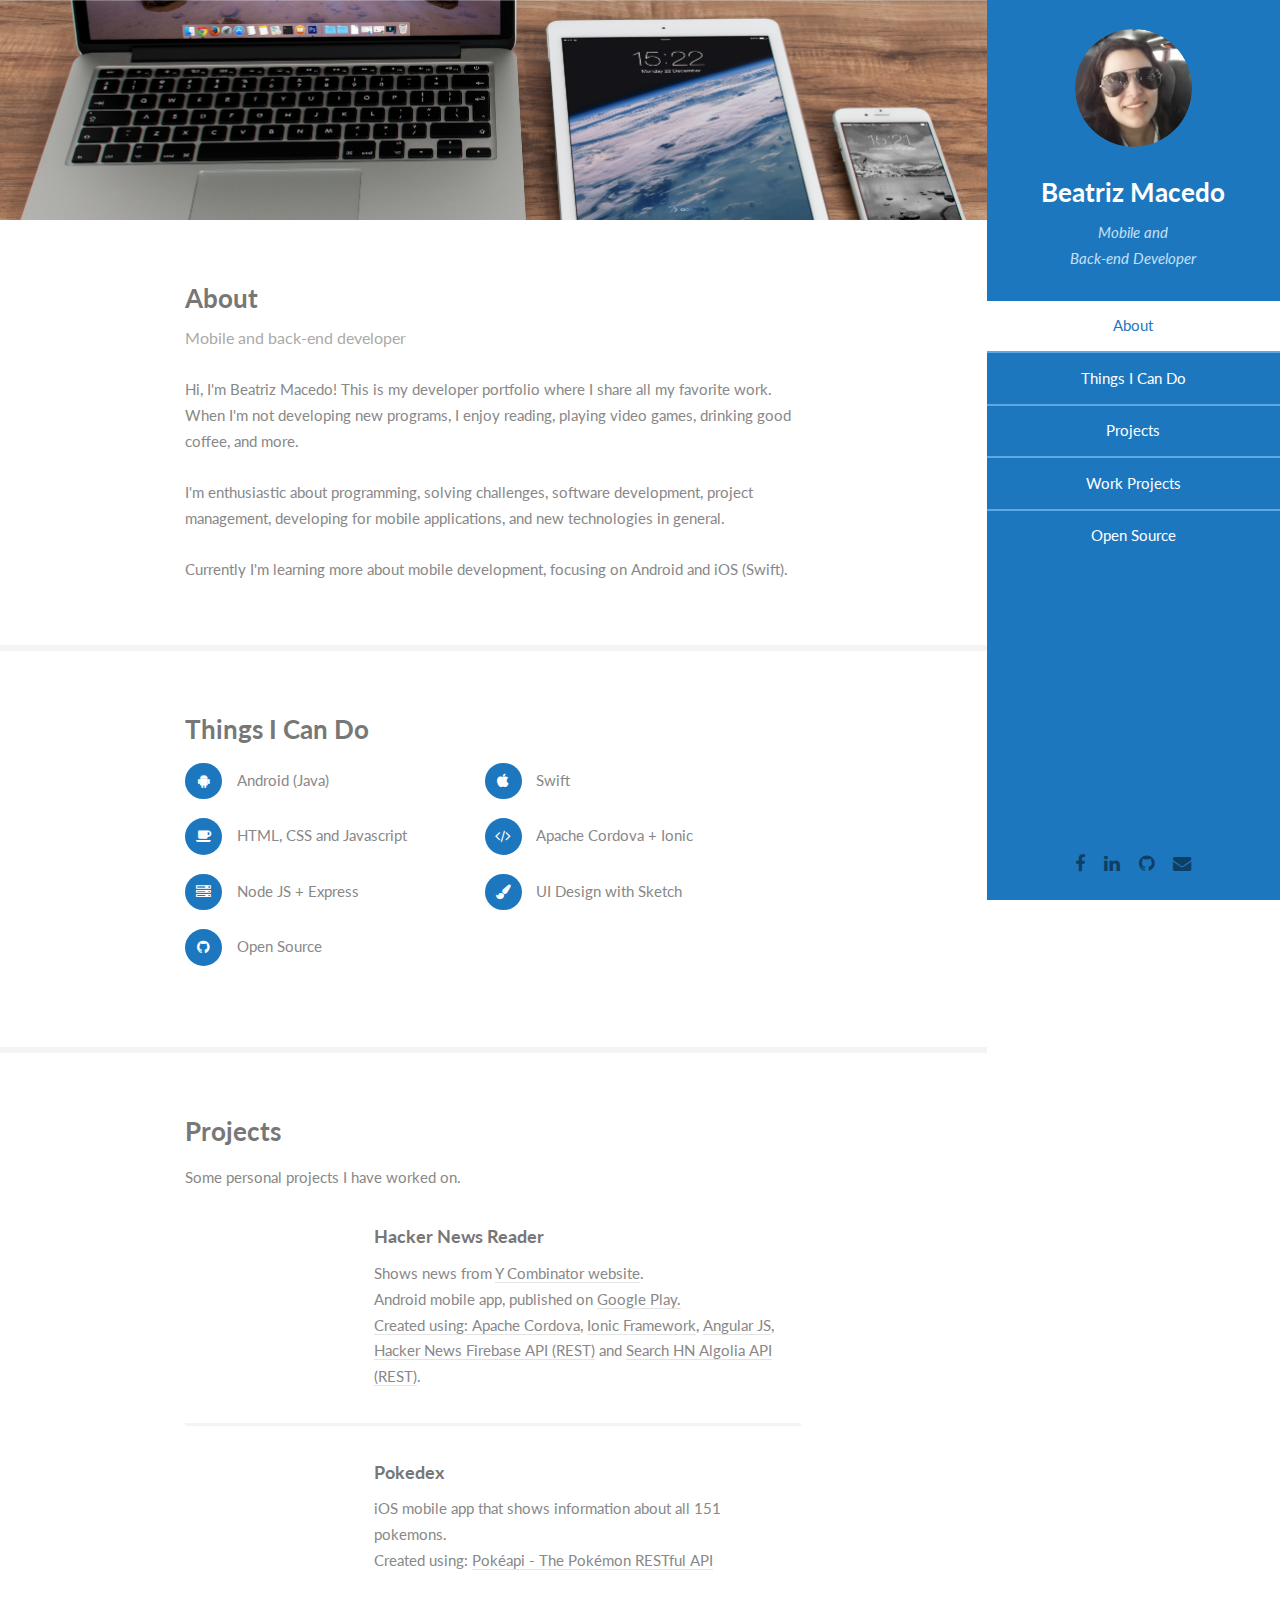
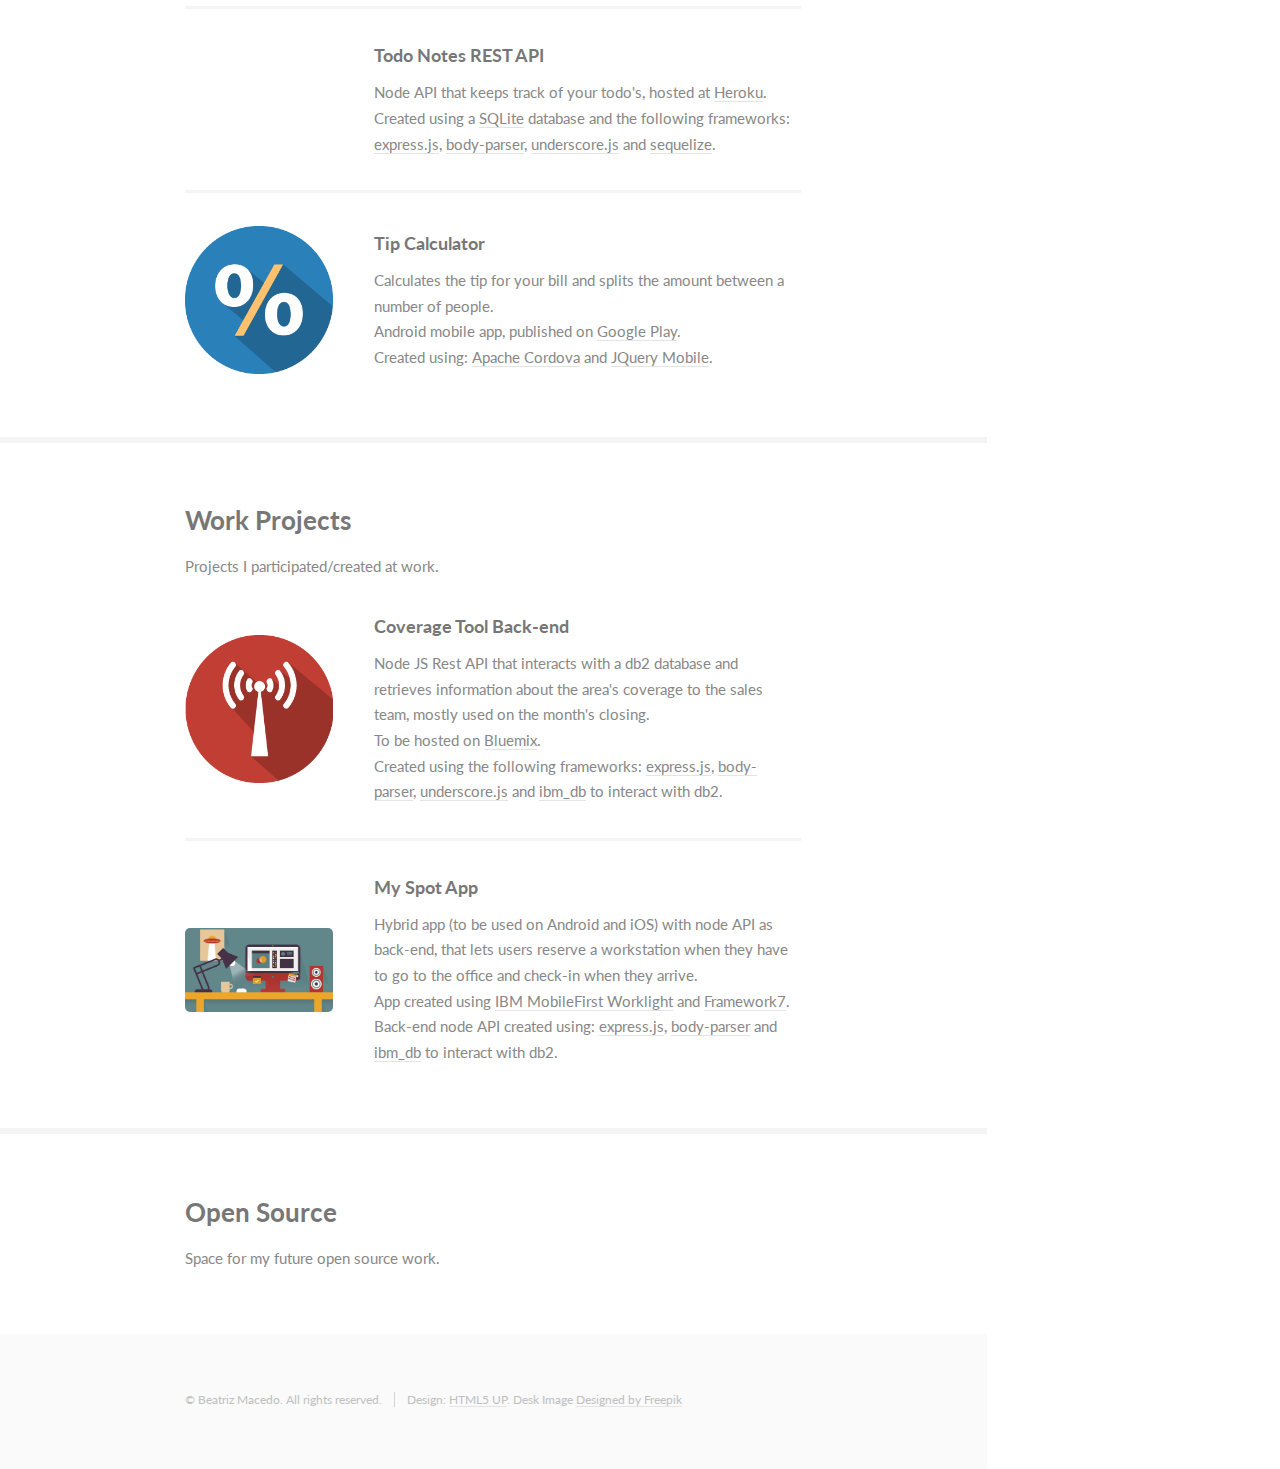
==== index.html @ f10a6c9a "Added work project section and increased width of project inner section" ====
<!DOCTYPE HTML>
<!--
	Read Only by HTML5 UP
	html5up.net | @n33co
	Free for personal and commercial use under the CCA 3.0 license (html5up.net/license)
-->
<html>
	<head>
		<title>Beatriz Macedo</title>
		<meta charset="utf-8" />
		<meta name="viewport" content="width=device-width, initial-scale=1" />
		<!--[if lte IE 8]><script src="assets/js/ie/html5shiv.js"></script><![endif]-->
		<link rel="stylesheet" href="assets/css/main.css" />
		<!--[if lte IE 8]><link rel="stylesheet" href="assets/css/ie8.css" /><![endif]-->
		<link rel="shortcut icon" href="favicon.ico"/>
	</head>
	<body>

		<!-- Header -->
			<section id="header">
				<header>
					<span class="image avatar"><img src="images/biamacedo.jpg" alt="" /></span>
					<h1 id="logo"><a href="#">Beatriz Macedo</a></h1>
					<p>Mobile and <br/>Back-end Developer</p>
				</header>
				<nav id="nav">
					<ul>
						<li><a href="#one" class="active">About</a></li>
						<li><a href="#two">Things I Can Do</a></li>
						<li><a href="#three">Projects</a></li>
						<li><a href="#four">Work Projects</a></li>
						<li><a href="#five">Open Source</a></li>
					</ul>
				</nav>
				<footer>
					<ul class="icons">
						<!--<li><a href="#" class="icon fa-twitter"><span class="label">Twitter</span></a></li>-->
						<li><a href="https://www.facebook.com/beatriz.macedo13" class="icon fa-facebook"><span class="label">Facebook</span></a></li>
						<li><a href="https://br.linkedin.com/in/biamacedo" class="icon fa-linkedin"><span class="label">Linked In</span></a></li>
						<li><a href="https://github.com/bianet13/" class="icon fa-github"><span class="label">Github</span></a></li>
						<li><a target="_top" href="mailto:bia.macedo13@gmail.com" class="icon fa-envelope"><span class="label">Email</span></a></li>
					</ul>
				</footer>
			</section>

		<!-- Wrapper -->
			<div id="wrapper">

				<!-- Main -->
					<div id="main">

						<!-- One -->
							<section id="one">
								<div class="container">
									<header class="major">
										<h3>About</h3>
										<p>Mobile and back-end developer</p>
									</header>
									<p>Hi, I'm Beatriz Macedo! This is my developer portfolio where I share all my favorite work. When I'm not developing new programs,
										I enjoy reading, playing video games, drinking good coffee, and more.<br />
										<br />I'm enthusiastic about programming, solving challenges, software development, project management, developing for mobile applications, and new technologies in general.<br />
										<br />Currently I'm learning more about mobile development, focusing on Android and iOS (Swift).</p>
								</div>
							</section>

						<!-- Two -->
							<section id="two">
								<div class="container">
									<h3>Things I Can Do</h3>
									<!--<p>Integer eu ante ornare amet commetus vestibulum blandit integer in curae ac faucibus integer non. Adipiscing cubilia elementum integer lorem ipsum dolor sit amet.</p>-->
									<ul class="feature-icons">
										<li class="fa-android">Android (Java)</li>
										<li class="fa-apple">Swift</li>
										<li class="fa-coffee">HTML, CSS and Javascript</li>
										<li class="fa-code">Apache Cordova + Ionic</li>
										<li class="fa-server">Node JS + Express</li>
										<li class="fa-paint-brush">UI Design with Sketch</li>
										<li class="fa-github">Open Source</li>
									</ul>
								</div>
							</section>

						<!-- Three -->
							<section id="three">
								<div class="container">
									<h3>Projects</h3>
									<p>Some personal projects I have worked on.</p>
									<div class="features">
										<article>
											<a href="https://play.google.com/store/apps/details?id=com.bmdev.ionic.hackernews" class="image"><img src="images/hacker-news-flat.jpg" alt="" /></a>
											<div class="inner">
												<a href="https://play.google.com/store/apps/details?id=com.bmdev.ionic.hackernews"><h4>Hacker News Reader</h4></a>
												<p>Shows news from <a href="https://news.ycombinator.com/news">Y Combinator website</a>.<br/>
													Android mobile app, published on <a href="https://play.google.com/store/apps/details?id=com.bmdev.ionic.hackernews">Google Play<a/>.<br/>
													 Created using:
													 <a href="https://cordova.apache.org/">Apache Cordova</a>,
													 <a href="http://ionicframework.com/">Ionic Framework</a>,
													 <a href="https://angularjs.org/">Angular JS</a>,
													 <a href="https://github.com/HackerNews/API/">Hacker News Firebase API (REST)</a> and
													 <a href="https://hn.algolia.com/">Search HN Algolia API (REST)</a>.</p>
											</div>
										</article>
										<article>
											<a href="https://github.com/bianet13/pokedex-ios" class="image"><img src="images/pokeball-flat.png" alt="" /></a>
											<div class="inner">
												<a href="https://github.com/bianet13/pokedex-ios"><h4>Pokedex</h4></a>
												<p>iOS mobile app that shows information about all 151 pokemons.<br/>Created using: <a href="http://pokeapi.co/">Pokéapi - The Pokémon RESTful API</a></p>
											</div>
										</article>
										<article>
											<a href="https://github.com/bianet13/todo-api/" class="image"><img src="images/todo-notes.png" alt="" /></a>
											<div class="inner">
												<a href="https://github.com/bianet13/todo-api/"><h4>Todo Notes REST API</h4></a>
												<p>Node API that keeps track of your todo's, hosted at <a href="https://macedo-todo-api.herokuapp.com/">Heroku</a>. <br/>
													Created using a <a href="https://www.sqlite.org/">SQLite</a> database and the following frameworks:
													<a href="http://expressjs.com/">express.js</a>,
													<a href="https://github.com/expressjs/body-parser">body-parser</a>,
													<a href="http://underscorejs.org/">underscore.js</a> and
													<a href="http://docs.sequelizejs.com/en/latest/">sequelize</a>.</p>
											</div>
										</article>
										<article>
											<a href="https://play.google.com/store/apps/details?id=org.cordova.TipCalc" class="image"><img src="images/percentage-icon.png" alt="" /></a>
											<div class="inner">
												<a href="https://play.google.com/store/apps/details?id=org.cordova.TipCalc"><h4>Tip Calculator</h4></a>
												<p>Calculates the tip for your bill and splits the amount between a number of people.<br/>
													 Android mobile app, published on <a href="https://play.google.com/store/apps/details?id=org.cordova.TipCalc">Google Play</a>.<br/>
													 Created using:
													 <a href="https://cordova.apache.org/">Apache Cordova</a> and
													 <a href="https://jquerymobile.com/">JQuery Mobile</a>.</p>
											</div>
										</article>
									</div>
								</div>
							</section>

							<!-- Four -->
								<section id="four">
									<div class="container">
										<h3>Work Projects</h3>
										<p>Projects I participated/created at work.</p>
										<div class="features">
											<article>
												<a href="#" class="image"><img src="images/coverage.png" alt="" /></a>
												<div class="inner">
												<h4>Coverage Tool Back-end</h4>
													<p>Node JS Rest API that interacts with a db2 database and retrieves information about the area's coverage to the sales team, mostly used on the month's closing.<br/>
														 To be hosted on <a href="https://console.ng.bluemix.net/">Bluemix</a>.<br/>
														 Created using the following frameworks:
															<a href="http://expressjs.com/">express.js</a>,
															<a href="https://github.com/expressjs/body-parser">body-parser</a>,
															<a href="http://underscorejs.org/">underscore.js</a> and
															<a href="https://www.npmjs.com/package/ibm_db">ibm_db</a> to interact with db2.</p>
												</div>
											</article>
											<article>
												<a href="#" class="image"><img src="images/desk.jpg" alt="" /></a>
												<div class="inner">
												<h4>My Spot App</h4>
													<p>Hybrid app (to be used on Android and iOS) with node API as back-end, that lets users reserve a workstation when they have to go to the office and check-in when they arrive.<br/>
														 App created using <a href="http://www.ibm.com/mobilefirst/us/en/">IBM MobileFirst Worklight</a> and
														 <a href="http://www.idangero.us/framework7/">Framework7</a>.<br/>
														 Back-end node API created using:
														 <a href="http://expressjs.com/">express.js</a>,
														 <a href="https://github.com/expressjs/body-parser">body-parser</a> and
														 <a href="https://www.npmjs.com/package/ibm_db">ibm_db</a> to interact with db2.</p>
												</div>
											</article>
										</div>
									</div>
								</section>

							<!-- Four -->
							<section id="five">
								<div class="container">
									<h3>Open Source</h3>
									<p>Space for my future open source work.</p>
									<div class="features">
									</div>
								</div>
							</section>

						<!-- Four -->
						<!--	<section id="four">
								<div class="container">
									<h3>Contact Me</h3>
									<p>Integer eu ante ornare amet commetus vestibulum blandit integer in curae ac faucibus integer non. Adipiscing cubilia elementum integer. Integer eu ante ornare amet commetus.</p>
									<form method="post" action="#">
										<div class="row uniform">
											<div class="6u 12u(xsmall)"><input type="text" name="name" id="name" placeholder="Name" /></div>
											<div class="6u 12u(xsmall)"><input type="email" name="email" id="email" placeholder="Email" /></div>
										</div>
										<div class="row uniform">
											<div class="12u"><input type="text" name="subject" id="subject" placeholder="Subject" /></div>
										</div>
										<div class="row uniform">
											<div class="12u"><textarea name="message" id="message" placeholder="Message" rows="6"></textarea></div>
										</div>
										<div class="row uniform">
											<div class="12u">
												<ul class="actions">
													<li><input type="submit" class="special" value="Send Message" /></li>
													<li><input type="reset" value="Reset Form" /></li>
												</ul>
											</div>
										</div>
									</form>
								</div>
							</section>-->

						<!-- Five -->
						<!--
							<section id="five">
								<div class="container">
									<h3>Elements</h3>

									<section>
										<h4>Text</h4>
										<p>This is <b>bold</b> and this is <strong>strong</strong>. This is <i>italic</i> and this is <em>emphasized</em>.
										This is <sup>superscript</sup> text and this is <sub>subscript</sub> text.
										This is <u>underlined</u> and this is code: <code>for (;;) { ... }</code>. Finally, <a href="#">this is a link</a>.</p>
										<hr />
										<header>
											<h4>Heading with a Subtitle</h4>
											<p>Lorem ipsum dolor sit amet nullam id egestas urna aliquam</p>
										</header>
										<p>Nunc lacinia ante nunc ac lobortis. Interdum adipiscing gravida odio porttitor sem non mi integer non faucibus ornare mi ut ante amet placerat aliquet. Volutpat eu sed ante lacinia sapien lorem accumsan varius montes viverra nibh in adipiscing blandit tempus accumsan.</p>
										<header>
											<h5>Heading with a Subtitle</h5>
											<p>Lorem ipsum dolor sit amet nullam id egestas urna aliquam</p>
										</header>
										<p>Nunc lacinia ante nunc ac lobortis. Interdum adipiscing gravida odio porttitor sem non mi integer non faucibus ornare mi ut ante amet placerat aliquet. Volutpat eu sed ante lacinia sapien lorem accumsan varius montes viverra nibh in adipiscing blandit tempus accumsan.</p>
										<hr />
										<h2>Heading Level 2</h2>
										<h3>Heading Level 3</h3>
										<h4>Heading Level 4</h4>
										<h5>Heading Level 5</h5>
										<h6>Heading Level 6</h6>
										<hr />
										<h5>Blockquote</h5>
										<blockquote>Fringilla nisl. Donec accumsan interdum nisi, quis tincidunt felis sagittis eget tempus euismod. Vestibulum ante ipsum primis in faucibus vestibulum. Blandit adipiscing eu felis iaculis volutpat ac adipiscing accumsan faucibus. Vestibulum ante ipsum primis in faucibus lorem ipsum dolor sit amet nullam adipiscing eu felis.</blockquote>
										<h5>Preformatted</h5>
										<pre><code>i = 0;

	while (!deck.isInOrder()) {
	    print 'Iteration ' + i;
	    deck.shuffle();
	    i++;
	}

	print 'It took ' + i + ' iterations to sort the deck.';</code></pre>
									</section>

									<section>
										<h4>Lists</h4>
										<div class="row">
											<div class="6u 12u(xsmall)">
												<h5>Unordered</h5>
												<ul>
													<li>Dolor pulvinar etiam magna etiam.</li>
													<li>Sagittis adipiscing lorem eleifend.</li>
													<li>Felis enim feugiat dolore viverra.</li>
												</ul>
												<h5>Alternate</h5>
												<ul class="alt">
													<li>Dolor pulvinar etiam magna etiam.</li>
													<li>Sagittis adipiscing lorem eleifend.</li>
													<li>Felis enim feugiat dolore viverra.</li>
												</ul>
											</div>
											<div class="6u 12u(xsmall)">
												<h5>Ordered</h5>
												<ol>
													<li>Dolor pulvinar etiam magna etiam.</li>
													<li>Etiam vel felis at lorem sed viverra.</li>
													<li>Felis enim feugiat dolore viverra.</li>
													<li>Dolor pulvinar etiam magna etiam.</li>
													<li>Etiam vel felis at lorem sed viverra.</li>
													<li>Felis enim feugiat dolore viverra.</li>
												</ol>
												<h5>Icons</h5>
												<ul class="icons">
													<li><a href="#" class="icon fa-twitter"><span class="label">Twitter</span></a></li>
													<li><a href="#" class="icon fa-facebook"><span class="label">Facebook</span></a></li>
													<li><a href="#" class="icon fa-instagram"><span class="label">Instagram</span></a></li>
													<li><a href="#" class="icon fa-github"><span class="label">Github</span></a></li>
													<li><a href="#" class="icon fa-dribbble"><span class="label">Dribbble</span></a></li>
													<li><a href="#" class="icon fa-tumblr"><span class="label">Tumblr</span></a></li>
												</ul>
											</div>
										</div>
										<h5>Actions</h5>
										<ul class="actions">
											<li><a href="#" class="button special">Default</a></li>
											<li><a href="#" class="button">Default</a></li>
											<li><a href="#" class="button alt">Default</a></li>
										</ul>
										<ul class="actions small">
											<li><a href="#" class="button special small">Small</a></li>
											<li><a href="#" class="button small">Small</a></li>
											<li><a href="#" class="button alt small">Small</a></li>
										</ul>
										<div class="row">
											<div class="3u 6u(medium) 12u$(xsmall)">
												<ul class="actions vertical">
													<li><a href="#" class="button special">Default</a></li>
													<li><a href="#" class="button">Default</a></li>
													<li><a href="#" class="button alt">Default</a></li>
												</ul>
											</div>
											<div class="3u 6u$(medium) 12u$(xsmall)">
												<ul class="actions vertical small">
													<li><a href="#" class="button special small">Small</a></li>
													<li><a href="#" class="button small">Small</a></li>
													<li><a href="#" class="button alt small">Small</a></li>
												</ul>
											</div>
											<div class="3u 6u(medium) 12u$(xsmall)">
												<ul class="actions vertical">
													<li><a href="#" class="button special fit">Default</a></li>
													<li><a href="#" class="button fit">Default</a></li>
													<li><a href="#" class="button alt fit">Default</a></li>
												</ul>
											</div>
											<div class="3u 6u$(medium) 12u$(xsmall)">
												<ul class="actions vertical small">
													<li><a href="#" class="button special small fit">Small</a></li>
													<li><a href="#" class="button small fit">Small</a></li>
													<li><a href="#" class="button alt small fit">Small</a></li>
												</ul>
											</div>
										</div>
									</section>

									<section>
										<h4>Table</h4>
										<h5>Default</h5>
										<div class="table-wrapper">
											<table>
												<thead>
													<tr>
														<th>Name</th>
														<th>Description</th>
														<th>Price</th>
													</tr>
												</thead>
												<tbody>
													<tr>
														<td>Item One</td>
														<td>Ante turpis integer aliquet porttitor.</td>
														<td>29.99</td>
													</tr>
													<tr>
														<td>Item Two</td>
														<td>Vis ac commodo adipiscing arcu aliquet.</td>
														<td>19.99</td>
													</tr>
													<tr>
														<td>Item Three</td>
														<td> Morbi faucibus arcu accumsan lorem.</td>
														<td>29.99</td>
													</tr>
													<tr>
														<td>Item Four</td>
														<td>Vitae integer tempus condimentum.</td>
														<td>19.99</td>
													</tr>
													<tr>
														<td>Item Five</td>
														<td>Ante turpis integer aliquet porttitor.</td>
														<td>29.99</td>
													</tr>
												</tbody>
												<tfoot>
													<tr>
														<td colspan="2"></td>
														<td>100.00</td>
													</tr>
												</tfoot>
											</table>
										</div>

										<h5>Alternate</h5>
										<div class="table-wrapper">
											<table class="alt">
												<thead>
													<tr>
														<th>Name</th>
														<th>Description</th>
														<th>Price</th>
													</tr>
												</thead>
												<tbody>
													<tr>
														<td>Item One</td>
														<td>Ante turpis integer aliquet porttitor.</td>
														<td>29.99</td>
													</tr>
													<tr>
														<td>Item Two</td>
														<td>Vis ac commodo adipiscing arcu aliquet.</td>
														<td>19.99</td>
													</tr>
													<tr>
														<td>Item Three</td>
														<td> Morbi faucibus arcu accumsan lorem.</td>
														<td>29.99</td>
													</tr>
													<tr>
														<td>Item Four</td>
														<td>Vitae integer tempus condimentum.</td>
														<td>19.99</td>
													</tr>
													<tr>
														<td>Item Five</td>
														<td>Ante turpis integer aliquet porttitor.</td>
														<td>29.99</td>
													</tr>
												</tbody>
												<tfoot>
													<tr>
														<td colspan="2"></td>
														<td>100.00</td>
													</tr>
												</tfoot>
											</table>
										</div>
									</section>

									<section>
										<h4>Buttons</h4>
										<ul class="actions">
											<li><a href="#" class="button special">Special</a></li>
											<li><a href="#" class="button">Default</a></li>
											<li><a href="#" class="button alt">Alternate</a></li>
										</ul>
										<ul class="actions">
											<li><a href="#" class="button special big">Big</a></li>
											<li><a href="#" class="button">Default</a></li>
											<li><a href="#" class="button alt small">Small</a></li>
										</ul>
										<ul class="actions fit">
											<li><a href="#" class="button special fit">Fit</a></li>
											<li><a href="#" class="button fit">Fit</a></li>
											<li><a href="#" class="button alt fit">Fit</a></li>
										</ul>
										<ul class="actions fit small">
											<li><a href="#" class="button special fit small">Fit + Small</a></li>
											<li><a href="#" class="button fit small">Fit + Small</a></li>
											<li><a href="#" class="button alt fit small">Fit + Small</a></li>
										</ul>
										<ul class="actions">
											<li><a href="#" class="button special icon fa-download">Icon</a></li>
											<li><a href="#" class="button icon fa-download">Icon</a></li>
											<li><a href="#" class="button alt icon fa-check">Icon</a></li>
										</ul>
										<ul class="actions">
											<li><span class="button special disabled">Special</span></li>
											<li><span class="button disabled">Default</span></li>
											<li><span class="button alt disabled">Alternate</span></li>
										</ul>
									</section>

									<section>
										<h4>Form</h4>
										<form method="post" action="#">
											<div class="row uniform">
												<div class="6u 12u(xsmall)">
													<input type="text" name="demo-name" id="demo-name" value="" placeholder="Name" />
												</div>
												<div class="6u 12u(xsmall)">
													<input type="email" name="demo-email" id="demo-email" value="" placeholder="Email" />
												</div>
											</div>
											<div class="row uniform">
												<div class="12u">
													<div class="select-wrapper">
														<select name="demo-category" id="demo-category">
															<option value="">- Category -</option>
															<option value="1">Manufacturing</option>
															<option value="1">Shipping</option>
															<option value="1">Administration</option>
															<option value="1">Human Resources</option>
														</select>
													</div>
												</div>
											</div>
											<div class="row uniform">
												<div class="4u 12u(medium)">
													<input type="radio" id="demo-priority-low" name="demo-priority" checked>
													<label for="demo-priority-low">Low Priority</label>
												</div>
												<div class="4u 12u(medium)">
													<input type="radio" id="demo-priority-normal" name="demo-priority">
													<label for="demo-priority-normal">Normal Priority</label>
												</div>
												<div class="4u 12u(medium)">
													<input type="radio" id="demo-priority-high" name="demo-priority">
													<label for="demo-priority-high">High Priority</label>
												</div>
											</div>
											<div class="row uniform">
												<div class="6u 12u(medium)">
													<input type="checkbox" id="demo-copy" name="demo-copy">
													<label for="demo-copy">Email me a copy of this message</label>
												</div>
												<div class="6u 12u(medium)">
													<input type="checkbox" id="demo-human" name="demo-human" checked>
													<label for="demo-human">I am a human and not a robot</label>
												</div>
											</div>
											<div class="row uniform">
												<div class="12u">
													<textarea name="demo-message" id="demo-message" placeholder="Enter your message" rows="6"></textarea>
												</div>
											</div>
											<div class="row uniform">
												<div class="12u">
													<ul class="actions">
														<li><input type="submit" value="Send Message" /></li>
														<li><input type="reset" value="Reset" class="alt" /></li>
													</ul>
												</div>
											</div>
										</form>
									</section>

									<section>
										<h4>Image</h4>
										<h5>Fit</h5>
										<span class="image fit"><img src="images/banner.jpg" alt="" /></span>
										<div class="box alt">
											<div class="row 50% uniform">
												<div class="4u"><span class="image fit"><img src="images/pic01.jpg" alt="" /></span></div>
												<div class="4u"><span class="image fit"><img src="images/pic02.jpg" alt="" /></span></div>
												<div class="4u"><span class="image fit"><img src="images/pic03.jpg" alt="" /></span></div>
											</div>
											<div class="row 50% uniform">
												<div class="4u"><span class="image fit"><img src="images/pic02.jpg" alt="" /></span></div>
												<div class="4u"><span class="image fit"><img src="images/pic03.jpg" alt="" /></span></div>
												<div class="4u"><span class="image fit"><img src="images/pic01.jpg" alt="" /></span></div>
											</div>
											<div class="row 50% uniform">
												<div class="4u"><span class="image fit"><img src="images/pic03.jpg" alt="" /></span></div>
												<div class="4u"><span class="image fit"><img src="images/pic01.jpg" alt="" /></span></div>
												<div class="4u"><span class="image fit"><img src="images/pic02.jpg" alt="" /></span></div>
											</div>
										</div>
										<h5>Left &amp; Right</h5>
										<p><span class="image left"><img src="images/avatar.jpg" alt="" /></span>Fringilla nisl. Donec accumsan interdum nisi, quis tincidunt felis sagittis eget. tempus euismod. Vestibulum ante ipsum primis in faucibus vestibulum. Blandit adipiscing eu felis iaculis volutpat ac adipiscing accumsan eu faucibus. Integer ac pellentesque praesent tincidunt felis sagittis eget. tempus euismod. Vestibulum ante ipsum primis in faucibus vestibulum. Blandit adipiscing eu felis iaculis volutpat ac adipiscing accumsan eu faucibus. Integer ac pellentesque praesent. Donec accumsan interdum nisi, quis tincidunt felis sagittis eget. tempus euismod. Vestibulum ante ipsum primis in faucibus vestibulum. Blandit adipiscing eu felis iaculis volutpat ac adipiscing accumsan eu faucibus. Integer ac pellentesque praesent tincidunt felis sagittis eget. tempus euismod. Vestibulum ante ipsum primis in faucibus vestibulum. Blandit adipiscing eu felis iaculis volutpat ac adipiscing accumsan eu faucibus. Integer ac pellentesque praesent.</p>
										<p><span class="image right"><img src="images/avatar.jpg" alt="" /></span>Fringilla nisl. Donec accumsan interdum nisi, quis tincidunt felis sagittis eget. tempus euismod. Vestibulum ante ipsum primis in faucibus vestibulum. Blandit adipiscing eu felis iaculis volutpat ac adipiscing accumsan eu faucibus. Integer ac pellentesque praesent tincidunt felis sagittis eget. tempus euismod. Vestibulum ante ipsum primis in faucibus vestibulum. Blandit adipiscing eu felis iaculis volutpat ac adipiscing accumsan eu faucibus. Integer ac pellentesque praesent. Donec accumsan interdum nisi, quis tincidunt felis sagittis eget. tempus euismod. Vestibulum ante ipsum primis in faucibus vestibulum. Blandit adipiscing eu felis iaculis volutpat ac adipiscing accumsan eu faucibus. Integer ac pellentesque praesent tincidunt felis sagittis eget. tempus euismod. Vestibulum ante ipsum primis in faucibus vestibulum. Blandit adipiscing eu felis iaculis volutpat ac adipiscing accumsan eu faucibus. Integer ac pellentesque praesent.</p>
									</section>

								</div>
							</section>
						-->

					</div>

				<!-- Footer -->
					<section id="footer">
						<div class="container">
							<ul class="copyright">
								<li>&copy; Beatriz Macedo. All rights reserved.</li><li>Design: <a href="http://html5up.net">HTML5 UP</a>. Desk Image <a href="http://www.freepik.com/free-vector/office-desk-flat-design_715629.htm">Designed by Freepik</a></li>
							</ul>
						</div>
					</section>

			</div>

		<!-- Scripts -->
			<script src="assets/js/jquery.min.js"></script>
			<script src="assets/js/jquery.scrollzer.min.js"></script>
			<script src="assets/js/jquery.scrolly.min.js"></script>
			<script src="assets/js/skel.min.js"></script>
			<script src="assets/js/util.js"></script>
			<!--[if lte IE 8]><script src="assets/js/ie/respond.min.js"></script><![endif]-->
			<script src="assets/js/main.js"></script>

	</body>
</html>
---- assets/css/main.css ----
@import url("font-awesome.min.css");
@import url("http://fonts.googleapis.com/css?family=Lato:400,400italic,700,700italic|Source+Code+Pro:400");

/*
	Read Only by HTML5 UP
	html5up.net | @n33co
	Free for personal and commercial use under the CCA 3.0 license (html5up.net/license)
*/

/* Reset */

	html, body, div, span, applet, object, iframe, h1, h2, h3, h4, h5, h6, p, blockquote, pre, a, abbr, acronym, address, big, cite, code, del, dfn, em, img, ins, kbd, q, s, samp, small, strike, strong, sub, sup, tt, var, b, u, i, center, dl, dt, dd, ol, ul, li, fieldset, form, label, legend, table, caption, tbody, tfoot, thead, tr, th, td, article, aside, canvas, details, embed, figure, figcaption, footer, header, hgroup, menu, nav, output, ruby, section, summary, time, mark, audio, video {
		margin: 0;
		padding: 0;
		border: 0;
		font-size: 100%;
		font: inherit;
		vertical-align: baseline;
	}

	article, aside, details, figcaption, figure, footer, header, hgroup, menu, nav, section {
		display: block;
	}

	body {
		line-height: 1;
	}

	ol, ul {
		list-style: none;
	}

	blockquote, q {
		quotes: none;
	}

	blockquote:before, blockquote:after, q:before, q:after {
		content: '';
		content: none;
	}

	table {
		border-collapse: collapse;
		border-spacing: 0;
	}

	body {
		-webkit-text-size-adjust: none;
	}

/* Box Model */

	*, *:before, *:after {
		-moz-box-sizing: border-box;
		-webkit-box-sizing: border-box;
		box-sizing: border-box;
	}

/* Containers */

	.container {
		margin-left: auto;
		margin-right: auto;
	}

	.container.\31 25\25 {
		width: 100%;
		max-width: 56.25em;
		min-width: 45em;
	}

	.container.\37 5\25 {
		width: 33.75em;
	}

	.container.\35 0\25 {
		width: 22.5em;
	}

	.container.\32 5\25 {
		width: 11.25em;
	}

	.container {
		width: 45em;
	}

	@media screen and (max-width: 1680px) {

		.container.\31 25\25 {
			width: 100%;
			max-width: 56.25em;
			min-width: 45em;
		}

		.container.\37 5\25 {
			width: 33.75em;
		}

		.container.\35 0\25 {
			width: 22.5em;
		}

		.container.\32 5\25 {
			width: 11.25em;
		}

		.container {
			width: 45em;
		}

	}

	@media screen and (max-width: 1280px) {

		.container.\31 25\25 {
			width: 100%;
			max-width: 52.5em;
			min-width: 42em;
		}

		.container.\37 5\25 {
			width: 31.5em;
		}

		.container.\35 0\25 {
			width: 21em;
		}

		.container.\32 5\25 {
			width: 10.5em;
		}

		.container {
			width: 42em;
		}

	}

	@media screen and (max-width: 1024px) {

		.container.\31 25\25 {
			width: 100%;
			max-width: 106.25%;
			min-width: 85%;
		}

		.container.\37 5\25 {
			width: 63.75%;
		}

		.container.\35 0\25 {
			width: 42.5%;
		}

		.container.\32 5\25 {
			width: 21.25%;
		}

		.container {
			width: 85% !important;
		}

	}

	@media screen and (max-width: 736px) {

		.container.\31 25\25 {
			width: 100%;
			max-width: 112.5%;
			min-width: 90%;
		}

		.container.\37 5\25 {
			width: 67.5%;
		}

		.container.\35 0\25 {
			width: 45%;
		}

		.container.\32 5\25 {
			width: 22.5%;
		}

		.container {
			width: 90% !important;
		}

	}

	@media screen and (max-width: 480px) {

		.container.\31 25\25 {
			width: 100%;
			max-width: 112.5%;
			min-width: 90%;
		}

		.container.\37 5\25 {
			width: 67.5%;
		}

		.container.\35 0\25 {
			width: 45%;
		}

		.container.\32 5\25 {
			width: 22.5%;
		}

		.container {
			width: 90% !important;
		}

	}

/* Grid */

	.row {
		border-bottom: solid 1px transparent;
		-moz-box-sizing: border-box;
		-webkit-box-sizing: border-box;
		box-sizing: border-box;
	}

	.row > * {
		float: left;
		-moz-box-sizing: border-box;
		-webkit-box-sizing: border-box;
		box-sizing: border-box;
	}

	.row:after, .row:before {
		content: '';
		display: block;
		clear: both;
		height: 0;
	}

	.row.uniform > * > :first-child {
		margin-top: 0;
	}

	.row.uniform > * > :last-child {
		margin-bottom: 0;
	}

	.row.\30 \25 > * {
		padding: 0 0 0 0em;
	}

	.row.\30 \25 {
		margin: 0 0 -1px 0em;
	}

	.row.uniform.\30 \25 > * {
		padding: 0em 0 0 0em;
	}

	.row.uniform.\30 \25 {
		margin: 0em 0 -1px 0em;
	}

	.row > * {
		padding: 0 0 0 2em;
	}

	.row {
		margin: 0 0 -1px -2em;
	}

	.row.uniform > * {
		padding: 2em 0 0 2em;
	}

	.row.uniform {
		margin: -2em 0 -1px -2em;
	}

	.row.\32 00\25 > * {
		padding: 0 0 0 4em;
	}

	.row.\32 00\25 {
		margin: 0 0 -1px -4em;
	}

	.row.uniform.\32 00\25 > * {
		padding: 4em 0 0 4em;
	}

	.row.uniform.\32 00\25 {
		margin: -4em 0 -1px -4em;
	}

	.row.\31 50\25 > * {
		padding: 0 0 0 3em;
	}

	.row.\31 50\25 {
		margin: 0 0 -1px -3em;
	}

	.row.uniform.\31 50\25 > * {
		padding: 3em 0 0 3em;
	}

	.row.uniform.\31 50\25 {
		margin: -3em 0 -1px -3em;
	}

	.row.\35 0\25 > * {
		padding: 0 0 0 1em;
	}

	.row.\35 0\25 {
		margin: 0 0 -1px -1em;
	}

	.row.uniform.\35 0\25 > * {
		padding: 1em 0 0 1em;
	}

	.row.uniform.\35 0\25 {
		margin: -1em 0 -1px -1em;
	}

	.row.\32 5\25 > * {
		padding: 0 0 0 0.5em;
	}

	.row.\32 5\25 {
		margin: 0 0 -1px -0.5em;
	}

	.row.uniform.\32 5\25 > * {
		padding: 0.5em 0 0 0.5em;
	}

	.row.uniform.\32 5\25 {
		margin: -0.5em 0 -1px -0.5em;
	}

	.\31 2u, .\31 2u\24 {
		width: 100%;
		clear: none;
		margin-left: 0;
	}

	.\31 1u, .\31 1u\24 {
		width: 91.6666666667%;
		clear: none;
		margin-left: 0;
	}

	.\31 0u, .\31 0u\24 {
		width: 83.3333333333%;
		clear: none;
		margin-left: 0;
	}

	.\39 u, .\39 u\24 {
		width: 75%;
		clear: none;
		margin-left: 0;
	}

	.\38 u, .\38 u\24 {
		width: 66.6666666667%;
		clear: none;
		margin-left: 0;
	}

	.\37 u, .\37 u\24 {
		width: 58.3333333333%;
		clear: none;
		margin-left: 0;
	}

	.\36 u, .\36 u\24 {
		width: 50%;
		clear: none;
		margin-left: 0;
	}

	.\35 u, .\35 u\24 {
		width: 41.6666666667%;
		clear: none;
		margin-left: 0;
	}

	.\34 u, .\34 u\24 {
		width: 33.3333333333%;
		clear: none;
		margin-left: 0;
	}

	.\33 u, .\33 u\24 {
		width: 25%;
		clear: none;
		margin-left: 0;
	}

	.\32 u, .\32 u\24 {
		width: 16.6666666667%;
		clear: none;
		margin-left: 0;
	}

	.\31 u, .\31 u\24 {
		width: 8.3333333333%;
		clear: none;
		margin-left: 0;
	}

	.\31 2u\24 + *,
	.\31 1u\24 + *,
	.\31 0u\24 + *,
	.\39 u\24 + *,
	.\38 u\24 + *,
	.\37 u\24 + *,
	.\36 u\24 + *,
	.\35 u\24 + *,
	.\34 u\24 + *,
	.\33 u\24 + *,
	.\32 u\24 + *,
	.\31 u\24 + * {
		clear: left;
	}

	.\-11u {
		margin-left: 91.66667%;
	}

	.\-10u {
		margin-left: 83.33333%;
	}

	.\-9u {
		margin-left: 75%;
	}

	.\-8u {
		margin-left: 66.66667%;
	}

	.\-7u {
		margin-left: 58.33333%;
	}

	.\-6u {
		margin-left: 50%;
	}

	.\-5u {
		margin-left: 41.66667%;
	}

	.\-4u {
		margin-left: 33.33333%;
	}

	.\-3u {
		margin-left: 25%;
	}

	.\-2u {
		margin-left: 16.66667%;
	}

	.\-1u {
		margin-left: 8.33333%;
	}

	@media screen and (max-width: 1680px) {

		.row > * {
			padding: 0 0 0 2em;
		}

		.row {
			margin: 0 0 -1px -2em;
		}

		.row.uniform > * {
			padding: 2em 0 0 2em;
		}

		.row.uniform {
			margin: -2em 0 -1px -2em;
		}

		.row.\32 00\25 > * {
			padding: 0 0 0 4em;
		}

		.row.\32 00\25 {
			margin: 0 0 -1px -4em;
		}

		.row.uniform.\32 00\25 > * {
			padding: 4em 0 0 4em;
		}

		.row.uniform.\32 00\25 {
			margin: -4em 0 -1px -4em;
		}

		.row.\31 50\25 > * {
			padding: 0 0 0 3em;
		}

		.row.\31 50\25 {
			margin: 0 0 -1px -3em;
		}

		.row.uniform.\31 50\25 > * {
			padding: 3em 0 0 3em;
		}

		.row.uniform.\31 50\25 {
			margin: -3em 0 -1px -3em;
		}

		.row.\35 0\25 > * {
			padding: 0 0 0 1em;
		}

		.row.\35 0\25 {
			margin: 0 0 -1px -1em;
		}

		.row.uniform.\35 0\25 > * {
			padding: 1em 0 0 1em;
		}

		.row.uniform.\35 0\25 {
			margin: -1em 0 -1px -1em;
		}

		.row.\32 5\25 > * {
			padding: 0 0 0 0.5em;
		}

		.row.\32 5\25 {
			margin: 0 0 -1px -0.5em;
		}

		.row.uniform.\32 5\25 > * {
			padding: 0.5em 0 0 0.5em;
		}

		.row.uniform.\32 5\25 {
			margin: -0.5em 0 -1px -0.5em;
		}

		.\31 2u\28xlarge\29, .\31 2u\24\28xlarge\29 {
			width: 100%;
			clear: none;
			margin-left: 0;
		}

		.\31 1u\28xlarge\29, .\31 1u\24\28xlarge\29 {
			width: 91.6666666667%;
			clear: none;
			margin-left: 0;
		}

		.\31 0u\28xlarge\29, .\31 0u\24\28xlarge\29 {
			width: 83.3333333333%;
			clear: none;
			margin-left: 0;
		}

		.\39 u\28xlarge\29, .\39 u\24\28xlarge\29 {
			width: 75%;
			clear: none;
			margin-left: 0;
		}

		.\38 u\28xlarge\29, .\38 u\24\28xlarge\29 {
			width: 66.6666666667%;
			clear: none;
			margin-left: 0;
		}

		.\37 u\28xlarge\29, .\37 u\24\28xlarge\29 {
			width: 58.3333333333%;
			clear: none;
			margin-left: 0;
		}

		.\36 u\28xlarge\29, .\36 u\24\28xlarge\29 {
			width: 50%;
			clear: none;
			margin-left: 0;
		}

		.\35 u\28xlarge\29, .\35 u\24\28xlarge\29 {
			width: 41.6666666667%;
			clear: none;
			margin-left: 0;
		}

		.\34 u\28xlarge\29, .\34 u\24\28xlarge\29 {
			width: 33.3333333333%;
			clear: none;
			margin-left: 0;
		}

		.\33 u\28xlarge\29, .\33 u\24\28xlarge\29 {
			width: 25%;
			clear: none;
			margin-left: 0;
		}

		.\32 u\28xlarge\29, .\32 u\24\28xlarge\29 {
			width: 16.6666666667%;
			clear: none;
			margin-left: 0;
		}

		.\31 u\28xlarge\29, .\31 u\24\28xlarge\29 {
			width: 8.3333333333%;
			clear: none;
			margin-left: 0;
		}

		.\31 2u\24\28xlarge\29 + *,
		.\31 1u\24\28xlarge\29 + *,
		.\31 0u\24\28xlarge\29 + *,
		.\39 u\24\28xlarge\29 + *,
		.\38 u\24\28xlarge\29 + *,
		.\37 u\24\28xlarge\29 + *,
		.\36 u\24\28xlarge\29 + *,
		.\35 u\24\28xlarge\29 + *,
		.\34 u\24\28xlarge\29 + *,
		.\33 u\24\28xlarge\29 + *,
		.\32 u\24\28xlarge\29 + *,
		.\31 u\24\28xlarge\29 + * {
			clear: left;
		}

		.\-11u\28xlarge\29 {
			margin-left: 91.66667%;
		}

		.\-10u\28xlarge\29 {
			margin-left: 83.33333%;
		}

		.\-9u\28xlarge\29 {
			margin-left: 75%;
		}

		.\-8u\28xlarge\29 {
			margin-left: 66.66667%;
		}

		.\-7u\28xlarge\29 {
			margin-left: 58.33333%;
		}

		.\-6u\28xlarge\29 {
			margin-left: 50%;
		}

		.\-5u\28xlarge\29 {
			margin-left: 41.66667%;
		}

		.\-4u\28xlarge\29 {
			margin-left: 33.33333%;
		}

		.\-3u\28xlarge\29 {
			margin-left: 25%;
		}

		.\-2u\28xlarge\29 {
			margin-left: 16.66667%;
		}

		.\-1u\28xlarge\29 {
			margin-left: 8.33333%;
		}

	}

	@media screen and (max-width: 1280px) {

		.row > * {
			padding: 0 0 0 1.5em;
		}

		.row {
			margin: 0 0 -1px -1.5em;
		}

		.row.uniform > * {
			padding: 1.5em 0 0 1.5em;
		}

		.row.uniform {
			margin: -1.5em 0 -1px -1.5em;
		}

		.row.\32 00\25 > * {
			padding: 0 0 0 3em;
		}

		.row.\32 00\25 {
			margin: 0 0 -1px -3em;
		}

		.row.uniform.\32 00\25 > * {
			padding: 3em 0 0 3em;
		}

		.row.uniform.\32 00\25 {
			margin: -3em 0 -1px -3em;
		}

		.row.\31 50\25 > * {
			padding: 0 0 0 2.25em;
		}

		.row.\31 50\25 {
			margin: 0 0 -1px -2.25em;
		}

		.row.uniform.\31 50\25 > * {
			padding: 2.25em 0 0 2.25em;
		}

		.row.uniform.\31 50\25 {
			margin: -2.25em 0 -1px -2.25em;
		}

		.row.\35 0\25 > * {
			padding: 0 0 0 0.75em;
		}

		.row.\35 0\25 {
			margin: 0 0 -1px -0.75em;
		}

		.row.uniform.\35 0\25 > * {
			padding: 0.75em 0 0 0.75em;
		}

		.row.uniform.\35 0\25 {
			margin: -0.75em 0 -1px -0.75em;
		}

		.row.\32 5\25 > * {
			padding: 0 0 0 0.375em;
		}

		.row.\32 5\25 {
			margin: 0 0 -1px -0.375em;
		}

		.row.uniform.\32 5\25 > * {
			padding: 0.375em 0 0 0.375em;
		}

		.row.uniform.\32 5\25 {
			margin: -0.375em 0 -1px -0.375em;
		}

		.\31 2u\28large\29, .\31 2u\24\28large\29 {
			width: 100%;
			clear: none;
			margin-left: 0;
		}

		.\31 1u\28large\29, .\31 1u\24\28large\29 {
			width: 91.6666666667%;
			clear: none;
			margin-left: 0;
		}

		.\31 0u\28large\29, .\31 0u\24\28large\29 {
			width: 83.3333333333%;
			clear: none;
			margin-left: 0;
		}

		.\39 u\28large\29, .\39 u\24\28large\29 {
			width: 75%;
			clear: none;
			margin-left: 0;
		}

		.\38 u\28large\29, .\38 u\24\28large\29 {
			width: 66.6666666667%;
			clear: none;
			margin-left: 0;
		}

		.\37 u\28large\29, .\37 u\24\28large\29 {
			width: 58.3333333333%;
			clear: none;
			margin-left: 0;
		}

		.\36 u\28large\29, .\36 u\24\28large\29 {
			width: 50%;
			clear: none;
			margin-left: 0;
		}

		.\35 u\28large\29, .\35 u\24\28large\29 {
			width: 41.6666666667%;
			clear: none;
			margin-left: 0;
		}

		.\34 u\28large\29, .\34 u\24\28large\29 {
			width: 33.3333333333%;
			clear: none;
			margin-left: 0;
		}

		.\33 u\28large\29, .\33 u\24\28large\29 {
			width: 25%;
			clear: none;
			margin-left: 0;
		}

		.\32 u\28large\29, .\32 u\24\28large\29 {
			width: 16.6666666667%;
			clear: none;
			margin-left: 0;
		}

		.\31 u\28large\29, .\31 u\24\28large\29 {
			width: 8.3333333333%;
			clear: none;
			margin-left: 0;
		}

		.\31 2u\24\28large\29 + *,
		.\31 1u\24\28large\29 + *,
		.\31 0u\24\28large\29 + *,
		.\39 u\24\28large\29 + *,
		.\38 u\24\28large\29 + *,
		.\37 u\24\28large\29 + *,
		.\36 u\24\28large\29 + *,
		.\35 u\24\28large\29 + *,
		.\34 u\24\28large\29 + *,
		.\33 u\24\28large\29 + *,
		.\32 u\24\28large\29 + *,
		.\31 u\24\28large\29 + * {
			clear: left;
		}

		.\-11u\28large\29 {
			margin-left: 91.66667%;
		}

		.\-10u\28large\29 {
			margin-left: 83.33333%;
		}

		.\-9u\28large\29 {
			margin-left: 75%;
		}

		.\-8u\28large\29 {
			margin-left: 66.66667%;
		}

		.\-7u\28large\29 {
			margin-left: 58.33333%;
		}

		.\-6u\28large\29 {
			margin-left: 50%;
		}

		.\-5u\28large\29 {
			margin-left: 41.66667%;
		}

		.\-4u\28large\29 {
			margin-left: 33.33333%;
		}

		.\-3u\28large\29 {
			margin-left: 25%;
		}

		.\-2u\28large\29 {
			margin-left: 16.66667%;
		}

		.\-1u\28large\29 {
			margin-left: 8.33333%;
		}

	}

	@media screen and (max-width: 1024px) {

		.row > * {
			padding: 0 0 0 1.5em;
		}

		.row {
			margin: 0 0 -1px -1.5em;
		}

		.row.uniform > * {
			padding: 1.5em 0 0 1.5em;
		}

		.row.uniform {
			margin: -1.5em 0 -1px -1.5em;
		}

		.row.\32 00\25 > * {
			padding: 0 0 0 3em;
		}

		.row.\32 00\25 {
			margin: 0 0 -1px -3em;
		}

		.row.uniform.\32 00\25 > * {
			padding: 3em 0 0 3em;
		}

		.row.uniform.\32 00\25 {
			margin: -3em 0 -1px -3em;
		}

		.row.\31 50\25 > * {
			padding: 0 0 0 2.25em;
		}

		.row.\31 50\25 {
			margin: 0 0 -1px -2.25em;
		}

		.row.uniform.\31 50\25 > * {
			padding: 2.25em 0 0 2.25em;
		}

		.row.uniform.\31 50\25 {
			margin: -2.25em 0 -1px -2.25em;
		}

		.row.\35 0\25 > * {
			padding: 0 0 0 0.75em;
		}

		.row.\35 0\25 {
			margin: 0 0 -1px -0.75em;
		}

		.row.uniform.\35 0\25 > * {
			padding: 0.75em 0 0 0.75em;
		}

		.row.uniform.\35 0\25 {
			margin: -0.75em 0 -1px -0.75em;
		}

		.row.\32 5\25 > * {
			padding: 0 0 0 0.375em;
		}

		.row.\32 5\25 {
			margin: 0 0 -1px -0.375em;
		}

		.row.uniform.\32 5\25 > * {
			padding: 0.375em 0 0 0.375em;
		}

		.row.uniform.\32 5\25 {
			margin: -0.375em 0 -1px -0.375em;
		}

		.\31 2u\28medium\29, .\31 2u\24\28medium\29 {
			width: 100%;
			clear: none;
			margin-left: 0;
		}

		.\31 1u\28medium\29, .\31 1u\24\28medium\29 {
			width: 91.6666666667%;
			clear: none;
			margin-left: 0;
		}

		.\31 0u\28medium\29, .\31 0u\24\28medium\29 {
			width: 83.3333333333%;
			clear: none;
			margin-left: 0;
		}

		.\39 u\28medium\29, .\39 u\24\28medium\29 {
			width: 75%;
			clear: none;
			margin-left: 0;
		}

		.\38 u\28medium\29, .\38 u\24\28medium\29 {
			width: 66.6666666667%;
			clear: none;
			margin-left: 0;
		}

		.\37 u\28medium\29, .\37 u\24\28medium\29 {
			width: 58.3333333333%;
			clear: none;
			margin-left: 0;
		}

		.\36 u\28medium\29, .\36 u\24\28medium\29 {
			width: 50%;
			clear: none;
			margin-left: 0;
		}

		.\35 u\28medium\29, .\35 u\24\28medium\29 {
			width: 41.6666666667%;
			clear: none;
			margin-left: 0;
		}

		.\34 u\28medium\29, .\34 u\24\28medium\29 {
			width: 33.3333333333%;
			clear: none;
			margin-left: 0;
		}

		.\33 u\28medium\29, .\33 u\24\28medium\29 {
			width: 25%;
			clear: none;
			margin-left: 0;
		}

		.\32 u\28medium\29, .\32 u\24\28medium\29 {
			width: 16.6666666667%;
			clear: none;
			margin-left: 0;
		}

		.\31 u\28medium\29, .\31 u\24\28medium\29 {
			width: 8.3333333333%;
			clear: none;
			margin-left: 0;
		}

		.\31 2u\24\28medium\29 + *,
		.\31 1u\24\28medium\29 + *,
		.\31 0u\24\28medium\29 + *,
		.\39 u\24\28medium\29 + *,
		.\38 u\24\28medium\29 + *,
		.\37 u\24\28medium\29 + *,
		.\36 u\24\28medium\29 + *,
		.\35 u\24\28medium\29 + *,
		.\34 u\24\28medium\29 + *,
		.\33 u\24\28medium\29 + *,
		.\32 u\24\28medium\29 + *,
		.\31 u\24\28medium\29 + * {
			clear: left;
		}

		.\-11u\28medium\29 {
			margin-left: 91.66667%;
		}

		.\-10u\28medium\29 {
			margin-left: 83.33333%;
		}

		.\-9u\28medium\29 {
			margin-left: 75%;
		}

		.\-8u\28medium\29 {
			margin-left: 66.66667%;
		}

		.\-7u\28medium\29 {
			margin-left: 58.33333%;
		}

		.\-6u\28medium\29 {
			margin-left: 50%;
		}

		.\-5u\28medium\29 {
			margin-left: 41.66667%;
		}

		.\-4u\28medium\29 {
			margin-left: 33.33333%;
		}

		.\-3u\28medium\29 {
			margin-left: 25%;
		}

		.\-2u\28medium\29 {
			margin-left: 16.66667%;
		}

		.\-1u\28medium\29 {
			margin-left: 8.33333%;
		}

	}

	@media screen and (max-width: 736px) {

		.row > * {
			padding: 0 0 0 1.25em;
		}

		.row {
			margin: 0 0 -1px -1.25em;
		}

		.row.uniform > * {
			padding: 1.25em 0 0 1.25em;
		}

		.row.uniform {
			margin: -1.25em 0 -1px -1.25em;
		}

		.row.\32 00\25 > * {
			padding: 0 0 0 2.5em;
		}

		.row.\32 00\25 {
			margin: 0 0 -1px -2.5em;
		}

		.row.uniform.\32 00\25 > * {
			padding: 2.5em 0 0 2.5em;
		}

		.row.uniform.\32 00\25 {
			margin: -2.5em 0 -1px -2.5em;
		}

		.row.\31 50\25 > * {
			padding: 0 0 0 1.875em;
		}

		.row.\31 50\25 {
			margin: 0 0 -1px -1.875em;
		}

		.row.uniform.\31 50\25 > * {
			padding: 1.875em 0 0 1.875em;
		}

		.row.uniform.\31 50\25 {
			margin: -1.875em 0 -1px -1.875em;
		}

		.row.\35 0\25 > * {
			padding: 0 0 0 0.625em;
		}

		.row.\35 0\25 {
			margin: 0 0 -1px -0.625em;
		}

		.row.uniform.\35 0\25 > * {
			padding: 0.625em 0 0 0.625em;
		}

		.row.uniform.\35 0\25 {
			margin: -0.625em 0 -1px -0.625em;
		}

		.row.\32 5\25 > * {
			padding: 0 0 0 0.3125em;
		}

		.row.\32 5\25 {
			margin: 0 0 -1px -0.3125em;
		}

		.row.uniform.\32 5\25 > * {
			padding: 0.3125em 0 0 0.3125em;
		}

		.row.uniform.\32 5\25 {
			margin: -0.3125em 0 -1px -0.3125em;
		}

		.\31 2u\28small\29, .\31 2u\24\28small\29 {
			width: 100%;
			clear: none;
			margin-left: 0;
		}

		.\31 1u\28small\29, .\31 1u\24\28small\29 {
			width: 91.6666666667%;
			clear: none;
			margin-left: 0;
		}

		.\31 0u\28small\29, .\31 0u\24\28small\29 {
			width: 83.3333333333%;
			clear: none;
			margin-left: 0;
		}

		.\39 u\28small\29, .\39 u\24\28small\29 {
			width: 75%;
			clear: none;
			margin-left: 0;
		}

		.\38 u\28small\29, .\38 u\24\28small\29 {
			width: 66.6666666667%;
			clear: none;
			margin-left: 0;
		}

		.\37 u\28small\29, .\37 u\24\28small\29 {
			width: 58.3333333333%;
			clear: none;
			margin-left: 0;
		}

		.\36 u\28small\29, .\36 u\24\28small\29 {
			width: 50%;
			clear: none;
			margin-left: 0;
		}

		.\35 u\28small\29, .\35 u\24\28small\29 {
			width: 41.6666666667%;
			clear: none;
			margin-left: 0;
		}

		.\34 u\28small\29, .\34 u\24\28small\29 {
			width: 33.3333333333%;
			clear: none;
			margin-left: 0;
		}

		.\33 u\28small\29, .\33 u\24\28small\29 {
			width: 25%;
			clear: none;
			margin-left: 0;
		}

		.\32 u\28small\29, .\32 u\24\28small\29 {
			width: 16.6666666667%;
			clear: none;
			margin-left: 0;
		}

		.\31 u\28small\29, .\31 u\24\28small\29 {
			width: 8.3333333333%;
			clear: none;
			margin-left: 0;
		}

		.\31 2u\24\28small\29 + *,
		.\31 1u\24\28small\29 + *,
		.\31 0u\24\28small\29 + *,
		.\39 u\24\28small\29 + *,
		.\38 u\24\28small\29 + *,
		.\37 u\24\28small\29 + *,
		.\36 u\24\28small\29 + *,
		.\35 u\24\28small\29 + *,
		.\34 u\24\28small\29 + *,
		.\33 u\24\28small\29 + *,
		.\32 u\24\28small\29 + *,
		.\31 u\24\28small\29 + * {
			clear: left;
		}

		.\-11u\28small\29 {
			margin-left: 91.66667%;
		}

		.\-10u\28small\29 {
			margin-left: 83.33333%;
		}

		.\-9u\28small\29 {
			margin-left: 75%;
		}

		.\-8u\28small\29 {
			margin-left: 66.66667%;
		}

		.\-7u\28small\29 {
			margin-left: 58.33333%;
		}

		.\-6u\28small\29 {
			margin-left: 50%;
		}

		.\-5u\28small\29 {
			margin-left: 41.66667%;
		}

		.\-4u\28small\29 {
			margin-left: 33.33333%;
		}

		.\-3u\28small\29 {
			margin-left: 25%;
		}

		.\-2u\28small\29 {
			margin-left: 16.66667%;
		}

		.\-1u\28small\29 {
			margin-left: 8.33333%;
		}

	}

	@media screen and (max-width: 480px) {

		.row > * {
			padding: 0 0 0 1.25em;
		}

		.row {
			margin: 0 0 -1px -1.25em;
		}

		.row.uniform > * {
			padding: 1.25em 0 0 1.25em;
		}

		.row.uniform {
			margin: -1.25em 0 -1px -1.25em;
		}

		.row.\32 00\25 > * {
			padding: 0 0 0 2.5em;
		}

		.row.\32 00\25 {
			margin: 0 0 -1px -2.5em;
		}

		.row.uniform.\32 00\25 > * {
			padding: 2.5em 0 0 2.5em;
		}

		.row.uniform.\32 00\25 {
			margin: -2.5em 0 -1px -2.5em;
		}

		.row.\31 50\25 > * {
			padding: 0 0 0 1.875em;
		}

		.row.\31 50\25 {
			margin: 0 0 -1px -1.875em;
		}

		.row.uniform.\31 50\25 > * {
			padding: 1.875em 0 0 1.875em;
		}

		.row.uniform.\31 50\25 {
			margin: -1.875em 0 -1px -1.875em;
		}

		.row.\35 0\25 > * {
			padding: 0 0 0 0.625em;
		}

		.row.\35 0\25 {
			margin: 0 0 -1px -0.625em;
		}

		.row.uniform.\35 0\25 > * {
			padding: 0.625em 0 0 0.625em;
		}

		.row.uniform.\35 0\25 {
			margin: -0.625em 0 -1px -0.625em;
		}

		.row.\32 5\25 > * {
			padding: 0 0 0 0.3125em;
		}

		.row.\32 5\25 {
			margin: 0 0 -1px -0.3125em;
		}

		.row.uniform.\32 5\25 > * {
			padding: 0.3125em 0 0 0.3125em;
		}

		.row.uniform.\32 5\25 {
			margin: -0.3125em 0 -1px -0.3125em;
		}

		.\31 2u\28xsmall\29, .\31 2u\24\28xsmall\29 {
			width: 100%;
			clear: none;
			margin-left: 0;
		}

		.\31 1u\28xsmall\29, .\31 1u\24\28xsmall\29 {
			width: 91.6666666667%;
			clear: none;
			margin-left: 0;
		}

		.\31 0u\28xsmall\29, .\31 0u\24\28xsmall\29 {
			width: 83.3333333333%;
			clear: none;
			margin-left: 0;
		}

		.\39 u\28xsmall\29, .\39 u\24\28xsmall\29 {
			width: 75%;
			clear: none;
			margin-left: 0;
		}

		.\38 u\28xsmall\29, .\38 u\24\28xsmall\29 {
			width: 66.6666666667%;
			clear: none;
			margin-left: 0;
		}

		.\37 u\28xsmall\29, .\37 u\24\28xsmall\29 {
			width: 58.3333333333%;
			clear: none;
			margin-left: 0;
		}

		.\36 u\28xsmall\29, .\36 u\24\28xsmall\29 {
			width: 50%;
			clear: none;
			margin-left: 0;
		}

		.\35 u\28xsmall\29, .\35 u\24\28xsmall\29 {
			width: 41.6666666667%;
			clear: none;
			margin-left: 0;
		}

		.\34 u\28xsmall\29, .\34 u\24\28xsmall\29 {
			width: 33.3333333333%;
			clear: none;
			margin-left: 0;
		}

		.\33 u\28xsmall\29, .\33 u\24\28xsmall\29 {
			width: 25%;
			clear: none;
			margin-left: 0;
		}

		.\32 u\28xsmall\29, .\32 u\24\28xsmall\29 {
			width: 16.6666666667%;
			clear: none;
			margin-left: 0;
		}

		.\31 u\28xsmall\29, .\31 u\24\28xsmall\29 {
			width: 8.3333333333%;
			clear: none;
			margin-left: 0;
		}

		.\31 2u\24\28xsmall\29 + *,
		.\31 1u\24\28xsmall\29 + *,
		.\31 0u\24\28xsmall\29 + *,
		.\39 u\24\28xsmall\29 + *,
		.\38 u\24\28xsmall\29 + *,
		.\37 u\24\28xsmall\29 + *,
		.\36 u\24\28xsmall\29 + *,
		.\35 u\24\28xsmall\29 + *,
		.\34 u\24\28xsmall\29 + *,
		.\33 u\24\28xsmall\29 + *,
		.\32 u\24\28xsmall\29 + *,
		.\31 u\24\28xsmall\29 + * {
			clear: left;
		}

		.\-11u\28xsmall\29 {
			margin-left: 91.66667%;
		}

		.\-10u\28xsmall\29 {
			margin-left: 83.33333%;
		}

		.\-9u\28xsmall\29 {
			margin-left: 75%;
		}

		.\-8u\28xsmall\29 {
			margin-left: 66.66667%;
		}

		.\-7u\28xsmall\29 {
			margin-left: 58.33333%;
		}

		.\-6u\28xsmall\29 {
			margin-left: 50%;
		}

		.\-5u\28xsmall\29 {
			margin-left: 41.66667%;
		}

		.\-4u\28xsmall\29 {
			margin-left: 33.33333%;
		}

		.\-3u\28xsmall\29 {
			margin-left: 25%;
		}

		.\-2u\28xsmall\29 {
			margin-left: 16.66667%;
		}

		.\-1u\28xsmall\29 {
			margin-left: 8.33333%;
		}

	}

/* Basic */

	body {
		background: #fff;
	}

	body, input, select, textarea {
		color: #888;
		font-family: "Lato", sans-serif;
		font-size: 16pt;
		font-weight: 400;
		line-height: 1.75em;
	}

	a {
		-moz-transition: color 0.2s ease-in-out, border-color 0.2s ease-in-out;
		-webkit-transition: color 0.2s ease-in-out, border-color 0.2s ease-in-out;
		-ms-transition: color 0.2s ease-in-out, border-color 0.2s ease-in-out;
		transition: color 0.2s ease-in-out, border-color 0.2s ease-in-out;
		border-bottom: solid 1px #e4e4e4;
		color: inherit;
		text-decoration: none;
	}

		a:hover {
			border-bottom-color: transparent;
			color: #1d77bf !important;
		}

	strong, b {
		color: #777;
		font-weight: 700;
	}

	em, i {
		font-style: italic;
	}

	p {
		margin: 0 0 2.25em 0;
	}

	h1, h2, h3, h4, h5, h6 {
		color: #777;
		font-weight: 700;
		line-height: 1em;
		margin: 0 0 0.5625em 0;
	}

		h1 a, h2 a, h3 a, h4 a, h5 a, h6 a {
			border: 0;
			color: inherit;
			text-decoration: none;
		}

	h2 {
		font-size: 2em;
		line-height: 1.5em;
	}

	h3 {
		font-size: 1.75em;
		line-height: 1.5em;
	}

	h4 {
		font-size: 1.25em;
		line-height: 1.5em;
	}

	h5 {
		font-size: 0.9em;
		line-height: 1.5em;
	}

	h6 {
		font-size: 0.7em;
		line-height: 1.5em;
	}

	sub {
		font-size: 0.8em;
		position: relative;
		top: 0.5em;
	}

	sup {
		font-size: 0.8em;
		position: relative;
		top: -0.5em;
	}

	hr {
		border: 0;
		border-bottom: solid 2px #f4f4f4;
		margin: 2.25em 0;
	}

		hr.major {
			margin: 3.375em 0;
		}

	blockquote {
		border-left: solid 8px #e4e4e4;
		font-style: italic;
		margin: 0 0 2.25em 0;
		padding: 0.5em 0 0.5em 2em;
	}

	code {
		background: #555;
		border-radius: 5px;
		color: #fff;
		font-family: "Source Code Pro", monospace;
		font-size: 0.9em;
		margin: 0 0.25em;
		padding: 0.25em 0.65em;
	}

	pre {
		font-family: "Source Code Pro", monospace;
		font-size: 0.9em;
		margin: 0 0 2.25em 0;
	}

		pre code {
			-webkit-overflow-scrolling: touch;
			display: block;
			line-height: 1.5em;
			overflow-x: auto;
			padding: 1em 1.5em;
		}

	.align-left {
		text-align: left;
	}

	.align-center {
		text-align: center;
	}

	.align-right {
		text-align: right;
	}

/* Section/Article */

	section.special, article.special {
		text-align: center;
	}

	header p {
		color: #aaa;
		position: relative;
		margin: 0 0 1.6875em 0;
	}

	header h2 + p {
		font-size: 1.25em;
		margin-top: -0.5em;
		line-height: 1.5em;
	}

	header h3 + p {
		font-size: 1.1em;
		margin-top: -0.35em;
		line-height: 1.5em;
	}

	header h4 + p,
	header h5 + p,
	header h6 + p {
		font-size: 0.9em;
		margin-top: -0.25em;
		line-height: 1.5em;
	}

	header.major h2 {
		color: #1d77bf;
		font-size: 3.5em;
	}

		header.major h2 + p {
			color: #777;
			font-size: 1.75em;
			font-weight: 700;
			margin-top: -0.75em;
		}

/* Form */

	form {
		margin: 0 0 2.25em 0;
	}

	label {
		color: #777;
		display: block;
		font-size: 0.9em;
		font-weight: 700;
		margin: 0 0 1.125em 0;
	}

	input::-moz-focus-inner {
		border: 0;
		padding: 0;
	}

	input[type="text"],
	input[type="password"],
	input[type="email"],
	select,
	textarea {
		-moz-appearance: none;
		-webkit-appearance: none;
		-ms-appearance: none;
		appearance: none;
		border-radius: 5px;
		border: none;
		border: solid 2px #e4e4e4;
		color: inherit;
		display: block;
		outline: 0;
		padding: 0 1em;
		text-decoration: none;
		width: 100%;
	}

		input[type="text"]:invalid,
		input[type="password"]:invalid,
		input[type="email"]:invalid,
		select:invalid,
		textarea:invalid {
			box-shadow: none;
		}

		input[type="text"]:focus,
		input[type="password"]:focus,
		input[type="email"]:focus,
		select:focus,
		textarea:focus {
			border-color: #1d77bf;
		}

	.select-wrapper {
		text-decoration: none;
		display: block;
		position: relative;
	}

		.select-wrapper:before {
			-moz-osx-font-smoothing: grayscale;
			-webkit-font-smoothing: antialiased;
			font-family: FontAwesome;
			font-style: normal;
			font-weight: normal;
			text-transform: none !important;
		}

		.select-wrapper:before {
			color: #e4e4e4;
			content: '\f078';
			display: block;
			height: 2.75em;
			line-height: 2.75em;
			pointer-events: none;
			position: absolute;
			right: 0;
			text-align: center;
			top: 0;
			width: 2.75em;
		}

		.select-wrapper select::-ms-expand {
			display: none;
		}

	input[type="text"],
	input[type="password"],
	input[type="email"],
	select {
		height: 2.75em;
	}

	textarea {
		padding: 0.75em 1em;
	}

	input[type="checkbox"],
	input[type="radio"] {
		-moz-appearance: none;
		-webkit-appearance: none;
		-ms-appearance: none;
		appearance: none;
		display: block;
		float: left;
		margin-right: -2em;
		opacity: 0;
		width: 1em;
		z-index: -1;
	}

		input[type="checkbox"] + label,
		input[type="radio"] + label {
			text-decoration: none;
			color: #888;
			cursor: pointer;
			display: inline-block;
			font-size: 1em;
			font-weight: 400;
			padding-left: 2.4em;
			padding-right: 0.75em;
			position: relative;
		}

			input[type="checkbox"] + label:before,
			input[type="radio"] + label:before {
				-moz-osx-font-smoothing: grayscale;
				-webkit-font-smoothing: antialiased;
				font-family: FontAwesome;
				font-style: normal;
				font-weight: normal;
				text-transform: none !important;
			}

			input[type="checkbox"] + label:before,
			input[type="radio"] + label:before {
				background: #fafafa;
				border-radius: 5px;
				border: solid 2px #e4e4e4;
				content: '';
				display: inline-block;
				height: 1.65em;
				left: 0;
				line-height: 1.58125em;
				position: absolute;
				text-align: center;
				top: 0;
				width: 1.65em;
			}

		input[type="checkbox"]:checked + label:before,
		input[type="radio"]:checked + label:before {
			background: #989898;
			border-color: #989898;
			color: #ffffff;
			content: '\f00c';
		}

		input[type="checkbox"]:focus + label:before,
		input[type="radio"]:focus + label:before {
			border-color: #1d77bf;
		}

	input[type="checkbox"] + label:before {
		border-radius: 5px;
	}

	input[type="radio"] + label:before {
		border-radius: 100%;
	}

	::-webkit-input-placeholder {
		color: #aaa !important;
		font-style: italic;
		opacity: 1.0;
	}

	:-moz-placeholder {
		color: #aaa !important;
		font-style: italic;
		opacity: 1.0;
	}

	::-moz-placeholder {
		color: #aaa !important;
		font-style: italic;
		opacity: 1.0;
	}

	:-ms-input-placeholder {
		color: #aaa !important;
		font-style: italic;
		opacity: 1.0;
	}

	.formerize-placeholder {
		color: #aaa !important;
		font-style: italic;
		opacity: 1.0;
	}

/* Box */

	.box {
		border-radius: 5px;
		border: solid 2px #e4e4e4;
		margin-bottom: 2.25em;
		padding: 1.5em;
	}

		.box > :last-child,
		.box > :last-child > :last-child,
		.box > :last-child > :last-child > :last-child {
			margin-bottom: 0;
		}

		.box.alt {
			border: 0;
			border-radius: 0;
			padding: 0;
		}

/* Icon */

	.icon {
		text-decoration: none;
		border-bottom: none;
		position: relative;
	}

		.icon:before {
			-moz-osx-font-smoothing: grayscale;
			-webkit-font-smoothing: antialiased;
			font-family: FontAwesome;
			font-style: normal;
			font-weight: normal;
			text-transform: none !important;
		}

		.icon > .label {
			display: none;
		}

/* Image */

	.image {
		border-radius: 5px;
		border: 0;
		display: inline-block;
		position: relative;
	}

		.image img {
			border-radius: 5px;
			display: block;
		}

		.image.left {
			float: left;
			margin: 0 2.5em 2em 0;
			top: 0.25em;
		}

		.image.right {
			float: right;
			margin: 0 0 2em 2.5em;
			top: 0.25em;
		}

		.image.fit {
			display: block;
			margin: 0 0 2.25em 0;
			width: 100%;
		}

			.image.fit img {
				display: block;
				width: 100%;
			}

		.image.avatar {
			border-radius: 100%;
			overflow: hidden;
		}

			.image.avatar img {
				border-radius: 100%;
				display: block;
				width: 100%;
			}

/* List */

	ol {
		list-style: decimal;
		margin: 0 0 2.25em 0;
		padding-left: 1.25em;
	}

		ol li {
			padding-left: 0.25em;
		}

	ul {
		list-style: disc;
		margin: 0 0 2.25em 0;
		padding-left: 1em;
	}

		ul li {
			padding-left: 0.5em;
		}

		ul.alt {
			list-style: none;
			padding-left: 0;
		}

			ul.alt li {
				border-top: solid 2px #f4f4f4;
				padding: 0.5em 0;
			}

				ul.alt li:first-child {
					border-top: 0;
					padding-top: 0;
				}

		ul.feature-icons {
			list-style: none;
			padding-left: 0;
		}

			ul.feature-icons li {
				text-decoration: none;
				display: inline-block;
				margin: 0 0 1.6875em 0;
				padding: 0.35em 0 0 3.5em;
				position: relative;
				vertical-align: top;
				width: 48%;
			}

				ul.feature-icons li:before {
					-moz-osx-font-smoothing: grayscale;
					-webkit-font-smoothing: antialiased;
					font-family: FontAwesome;
					font-style: normal;
					font-weight: normal;
					text-transform: none !important;
				}

				ul.feature-icons li:before {
					background: #1d77bf;
					border-radius: 100%;
					color: #ffffff;
					display: block;
					height: 2.5em;
					left: 0;
					line-height: 2.5em;
					position: absolute;
					text-align: center;
					top: 0;
					width: 2.5em;
				}

		ul.icons {
			cursor: default;
			list-style: none;
			padding-left: 0;
		}

			ul.icons li {
				display: inline-block;
				padding: 0 1em 0 0;
			}

				ul.icons li:last-child {
					padding-right: 0 !important;
				}

				ul.icons li .icon:before {
					font-size: 1.25em;
				}

		ul.actions {
			cursor: default;
			list-style: none;
			padding-left: 0;
		}

			ul.actions li {
				display: inline-block;
				padding: 0 1.125em 0 0;
				vertical-align: middle;
			}

				ul.actions li:last-child {
					padding-right: 0;
				}

			ul.actions.small li {
				padding: 0 0.5625em 0 0;
			}

			ul.actions.vertical li {
				display: block;
				padding: 1.125em 0 0 0;
			}

				ul.actions.vertical li:first-child {
					padding-top: 0;
				}

				ul.actions.vertical li > * {
					margin-bottom: 0;
				}

			ul.actions.vertical.small li {
				padding: 0.5625em 0 0 0;
			}

				ul.actions.vertical.small li:first-child {
					padding-top: 0;
				}

			ul.actions.fit {
				display: table;
				margin-left: -1.125em;
				padding: 0;
				table-layout: fixed;
				width: calc(100% + 1.125em);
			}

				ul.actions.fit li {
					display: table-cell;
					padding: 0 0 0 1.125em;
				}

					ul.actions.fit li > * {
						margin-bottom: 0;
					}

				ul.actions.fit.small {
					margin-left: -0.5625em;
					width: calc(100% + 0.5625em);
				}

					ul.actions.fit.small li {
						padding: 0 0 0 0.5625em;
					}

	dl {
		margin: 0 0 2.25em 0;
	}

/* Table */

	.table-wrapper {
		-webkit-overflow-scrolling: touch;
		overflow-x: auto;
	}

	table {
		margin: 0 0 2.25em 0;
		width: 100%;
	}

		table tbody tr {
			border: solid 2px #f4f4f4;
			border-left: 0;
			border-right: 0;
		}

			table tbody tr:nth-child(2n + 1) {
				background-color: #fafafa;
			}

		table td {
			padding: 0.75em 0.75em;
		}

		table th {
			color: #777;
			font-size: 0.9em;
			font-weight: 700;
			padding: 0 0.75em 0.75em 0.75em;
			text-align: left;
		}

		table thead {
			border-bottom: solid 4px #e4e4e4;
		}

		table tfoot {
			border-top: solid 4px #e4e4e4;
		}

		table.alt {
			border-collapse: separate;
		}

			table.alt tbody tr td {
				border: solid 2px #e4e4e4;
				border-left-width: 0;
				border-top-width: 0;
			}

				table.alt tbody tr td:first-child {
					border-left-width: 2px;
				}

			table.alt tbody tr:first-child td {
				border-top-width: 2px;
			}

			table.alt thead {
				border-bottom: 0;
			}

			table.alt tfoot {
				border-top: 0;
			}

/* Button */

	input[type="submit"],
	input[type="reset"],
	input[type="button"],
	.button {
		-moz-appearance: none;
		-webkit-appearance: none;
		-ms-appearance: none;
		appearance: none;
		-moz-transition: background-color 0.2s ease-in-out, color 0.2s ease-in-out;
		-webkit-transition: background-color 0.2s ease-in-out, color 0.2s ease-in-out;
		-ms-transition: background-color 0.2s ease-in-out, color 0.2s ease-in-out;
		transition: background-color 0.2s ease-in-out, color 0.2s ease-in-out;
		background-color: #989898;
		border-radius: 5px;
		border: 0;
		color: #ffffff !important;
		cursor: pointer;
		display: inline-block;
		font-weight: 700;
		height: 2.75em;
		line-height: 2.75em;
		padding: 0 1.5em;
		text-align: center;
		text-decoration: none;
		white-space: nowrap;
	}

		input[type="submit"]:hover,
		input[type="reset"]:hover,
		input[type="button"]:hover,
		.button:hover {
			background-color: #a5a5a5;
			color: #ffffff !important;
		}

		input[type="submit"]:active,
		input[type="reset"]:active,
		input[type="button"]:active,
		.button:active {
			background-color: #8b8b8b;
		}

		input[type="submit"].icon,
		input[type="reset"].icon,
		input[type="button"].icon,
		.button.icon {
			padding-left: 1.35em;
		}

			input[type="submit"].icon:before,
			input[type="reset"].icon:before,
			input[type="button"].icon:before,
			.button.icon:before {
				margin-right: 0.5em;
			}

		input[type="submit"].fit,
		input[type="reset"].fit,
		input[type="button"].fit,
		.button.fit {
			display: block;
			margin: 0 0 1.125em 0;
			width: 100%;
		}

		input[type="submit"].small,
		input[type="reset"].small,
		input[type="button"].small,
		.button.small {
			font-size: 0.8em;
		}

		input[type="submit"].big,
		input[type="reset"].big,
		input[type="button"].big,
		.button.big {
			font-size: 1.35em;
		}

		input[type="submit"].alt,
		input[type="reset"].alt,
		input[type="button"].alt,
		.button.alt {
			background-color: transparent;
			box-shadow: inset 0 0 0 2px #e4e4e4;
			color: #777 !important;
		}

			input[type="submit"].alt:hover,
			input[type="reset"].alt:hover,
			input[type="button"].alt:hover,
			.button.alt:hover {
				background-color: #f4f4f4;
				color: #777 !important;
			}

			input[type="submit"].alt:active,
			input[type="reset"].alt:active,
			input[type="button"].alt:active,
			.button.alt:active {
				background-color: #eaeaea;
			}

			input[type="submit"].alt.icon:before,
			input[type="reset"].alt.icon:before,
			input[type="button"].alt.icon:before,
			.button.alt.icon:before {
				color: #aaa;
			}

		input[type="submit"].special,
		input[type="reset"].special,
		input[type="button"].special,
		.button.special {
			background-color: #1d77bf;
			color: #ffffff !important;
		}

			input[type="submit"].special:hover,
			input[type="reset"].special:hover,
			input[type="button"].special:hover,
			.button.special:hover {
				background-color: #4a92cb;
			}

			input[type="submit"].special:active,
			input[type="reset"].special:active,
			input[type="button"].special:active,
			.button.special:active {
				background-color: #175f98;
			}

		input[type="submit"].disabled, input[type="submit"]:disabled,
		input[type="reset"].disabled,
		input[type="reset"]:disabled,
		input[type="button"].disabled,
		input[type="button"]:disabled,
		.button.disabled,
		.button:disabled {
			background-color: #888 !important;
			box-shadow: inset 0 -0.15em 0 0 rgba(0, 0, 0, 0.15);
			color: #fff !important;
			cursor: default;
			opacity: 0.25;
		}

/* Features */

	.features article {
		border-top: solid 3px #f4f4f4;
		margin-bottom: 2.25em;
		padding-top: 2.25em;
	}

		.features article:first-child {
			border-top: 0;
			padding-top: 0;
		}

		.features article .image {
			display: inline-block;
			padding-right: 2.5em;
			vertical-align: middle;
			width: 30%;
		}

			.features article .image img {
				display: block;
				width: 100%;
			}

		.features article .inner {
			display: inline-block;
			vertical-align: middle;
			width: 68%;
		}

			.features article .inner > :last-child {
				margin-bottom: 0;
			}

/* Header */

	#header {
		background: #1d77bf;
		/*background: #536DFE;*/
		color: #c4e0f6;
		height: 100%;
		position: fixed;
		text-align: center;
		top: 0;
		width: 23em;
		right: 0;
	}

		#header h1, #header h2, #header h3, #header h4, #header h5, #header h6 {
			color: #ffffff;
		}

			#header h1 a, #header h2 a, #header h3 a, #header h4 a, #header h5 a, #header h6 a {
				color: #ffffff;
			}

		#header header p {
			color: #c4e0f6;
		}

		#header a {
			color: #c4e0f6;
		}

			#header a:hover {
				color: #ffffff !important;
			}

		#header > header {
			padding: 3em;
		}

			#header > header .avatar {
				display: block;
				margin: 0 auto 2.25em auto;
				width: 8em;
			}

			#header > header h1 {
				font-size: 1.75em;
				margin: 0;
			}

			#header > header p {
				color: #c4e0f6;
				font-style: italic;
				margin: 1em 0 0 0;
			}

		#header > footer {
			bottom: 0;
			left: 0;
			padding: 2em;
			position: absolute;
			width: 100%;
		}

			#header > footer .icons {
				margin: 0;
			}

				#header > footer .icons li a {
					color: #0f3f65;
				}

		#header > nav ul {
			list-style: none;
			margin: 0;
			padding: 0;
		}

			#header > nav ul li {
				border-top: solid 2px #5da9e6;
				display: block;
				padding: 0;
			}

				#header > nav ul li a {
					-moz-transition: none;
					-webkit-transition: none;
					-ms-transition: none;
					transition: none;
					border: 0;
					color: #ffffff !important;
					display: block;
					padding: 0.85em 0;
					text-decoration: none;
				}

					#header > nav ul li a.active {
						background: #fff;
						color: #1d77bf !important;
					}

				#header > nav ul li:first-child {
					border-top: 0;
				}

/* Wrapper */

	#wrapper {
		background: #fff;
		padding-right: 23em;
	}

/* Main */

	#main > section {
		border-top: solid 6px #f4f4f4;
	}

		#main > section > .container {
			padding: 6em 0 4em 0;
		}

		#main > section:first-child {
			border-top: 0;
		}

/* One */

	#one:before {
		background-image: url("../../images/banner_site.jpg");
		background-position: top right;
		background-repeat: no-repeat;
		background-size: cover;
		content: '';
		display: block;
		height: 15em;
		width: 100%;
	}

/* Footer */

	#footer {
		background: #fafafa;
		border-top: 0;
		color: #c0c0c0;
		overflow: hidden;
		padding: 4em 0 2em 0;
	}

		#footer .copyright {
			line-height: 1em;
			list-style: none;
			padding: 0;
		}

			#footer .copyright li {
				border-left: solid 1px #d4d4d4;
				display: inline-block;
				font-size: 0.8em;
				margin-left: 1em;
				padding-left: 1em;
			}

				#footer .copyright li:first-child {
					border-left: 0;
					margin-left: 0;
					padding-left: 0;
				}

				#footer .copyright li a {
					color: inherit;
				}

/* XLarge */

	@media screen and (max-width: 1680px) {

		/* Basic */

			body, input, select, textarea {
				font-size: 13pt;
			}

		/* Header */

			#header {
				width: 21em;
			}

				#header > header {
					padding: 2em;
				}

				#header > footer {
					padding: 1.5em;
				}

		/* Wrapper */

			#wrapper {
				padding-right: 21em;
			}

		/* Main */

			#main > section > .container {
				padding: 4em 0 2em 0;
			}

	}

/* Large */

	@media screen and (max-width: 1280px) {

		/* Basic */

			body, input, select, textarea {
				font-size: 11pt;
			}

		/* Header */

			#header {
				width: 20em;
			}

		/* Wrapper */

			#wrapper {
				padding-right: 20em;
			}

	}

/* Medium */

	#titleBar {
		display: none;
	}

	@media screen and (max-width: 1024px) {

		/* Basic */

			html, body {
				overflow-x: hidden;
			}

			body, input, select, textarea {
				font-size: 12pt;
			}

		/* Image */

			.image.left, .image.right {
				max-width: 30%%;
			}

				.image.left img, .image.right img {
					width: 100%;
				}

		/* Header */

			#header {
				-moz-backface-visibility: hidden;
				-webkit-backface-visibility: hidden;
				-ms-backface-visibility: hidden;
				backface-visibility: hidden;
				-moz-transition: -moz-transform 0.5s ease;
				-webkit-transition: -webkit-transform 0.5s ease;
				-ms-transition: -ms-transform 0.5s ease;
				transition: transform 0.5s ease;
				display: block;
				height: 100%;
				overflow-y: auto;
				position: fixed;
				top: 0;
				width: 23em;
				z-index: 10002;
				-moz-transform: translateX(23em);
				-webkit-transform: translateX(23em);
				-ms-transform: translateX(23em);
				transform: translateX(23em);
				right: 0;
			}

				#header > footer {
					bottom: auto;
					left: auto;
					margin: 1em 0 0 0;
					position: relative;
					right: auto;
					top: auto;
				}

		/* Wrapper */

			#wrapper {
				-moz-backface-visibility: hidden;
				-webkit-backface-visibility: hidden;
				-ms-backface-visibility: hidden;
				backface-visibility: hidden;
				-moz-transition: -moz-transform 0.5s ease;
				-webkit-transition: -webkit-transform 0.5s ease;
				-ms-transition: -ms-transform 0.5s ease;
				transition: transform 0.5s ease;
				padding: 44px 0 1px 0;
			}

		/* One */

			#one:before {
				height: 10em;
			}

		/* Off-Canvas Navigation */

			#titleBar {
				-moz-backface-visibility: hidden;
				-webkit-backface-visibility: hidden;
				-ms-backface-visibility: hidden;
				backface-visibility: hidden;
				-moz-transition: -moz-transform 0.5s ease;
				-webkit-transition: -webkit-transform 0.5s ease;
				-ms-transition: -ms-transform 0.5s ease;
				transition: transform 0.5s ease;
				display: block;
				height: 44px;
				left: 0;
				position: fixed;
				top: 0;
				width: 100%;
				z-index: 10001;
				background: #3A4750;
				color: #fff;
				min-width: 320px;
			}

				#titleBar .title {
					color: #fff;
					display: block;
					font-weight: 700;
					height: 44px;
					line-height: 44px;
					padding: 0 1em;
					width: 100%;
					text-align: left;
				}

					#titleBar .title a {
						border: 0;
						text-decoration: none;
					}

				#titleBar .toggle {
					text-decoration: none;
					height: 4em;
					position: absolute;
					top: 0;
					width: 6em;
					border: 0;
					outline: 0;
					right: 0;
				}

					#titleBar .toggle:before {
						-moz-osx-font-smoothing: grayscale;
						-webkit-font-smoothing: antialiased;
						font-family: FontAwesome;
						font-style: normal;
						font-weight: normal;
						text-transform: none !important;
					}

					#titleBar .toggle:before {
						background: #1d77bf;
						color: #ffffff;
						content: '\f0c9';
						display: block;
						font-size: 18px;
						height: 44px;
						line-height: 44px;
						position: absolute;
						text-align: center;
						top: 0;
						width: 64px;
						right: 0;
					}

			body.header-visible #wrapper, body.header-visible #titleBar {
				-moz-transform: translateX(-23em);
				-webkit-transform: translateX(-23em);
				-ms-transform: translateX(-23em);
				transform: translateX(-23em);
			}

			body.header-visible #header {
				-moz-transform: translateX(0);
				-webkit-transform: translateX(0);
				-ms-transform: translateX(0);
				transform: translateX(0);
			}

	}

/* Small */

	@media screen and (max-width: 736px) {

		/* Basic */

			body, input, select, textarea {
				font-size: 12pt;
			}

			h1 br, h2 br, h3 br, h4 br, h5 br, h6 br {
				display: none;
			}

			h2 {
				font-size: 1.75em;
			}

			h3 {
				font-size: 1.5em;
			}

			h4 {
				font-size: 1em;
			}

		/* Image */

			.image.left {
				margin: 0 1.5em 1em 0;
			}

			.image.right {
				margin: 0 0 1em 1.5em;
			}

		/* Section/Article */

			header br {
				display: none;
			}

			header.major h2 {
				font-size: 2.5em;
			}

				header.major h2 + p {
					font-size: 1.5em;
				}

		/* Features */

			.features article .image {
				display: block;
				margin: 0 0 2.25em 0;
				padding-right: 0;
				width: 50%;
		    margin-left: auto;
		    margin-right: auto;
			}

			.features article .inner {
				display: block;
				width: 100%;
			}

		/* Header */

			#header {
				width: 17em;
				-moz-transform: translateX(17em);
				-webkit-transform: translateX(17em);
				-ms-transform: translateX(17em);
				transform: translateX(17em);
				right: 0;
			}

				#header > header {
					padding: 2em;
				}

					#header > header .avatar {
						margin: 0 auto 1.6875em auto;
						width: 6em;
					}

					#header > header h1 {
						font-size: 1.5em;
					}

					#header > header p {
						margin: 1em 0 0 0;
					}

				#header > footer {
					padding: 1.5em;
				}

		/* Main */

			#main > section > .container {
				padding: 2em 0 0 0;
			}

		/* One */

			#one:before {
				height: 7em;
			}

		/* Footer */

			#footer {
				text-align: center;
			}

				#footer .copyright li {
					border-left: 0;
					display: block;
					line-height: 1.75em;
					margin: 0.75em 0 0 0;
					padding-left: 0;
				}

					#footer .copyright li:first-child {
						margin-top: 0;
					}

		/* Off-Canvas Navigation */

			#titleBar .toggle {
				height: 4em;
				width: 6em;
			}

				#titleBar .toggle:before {
					font-size: 14px;
					width: 44px;
				}

			body.header-visible #wrapper, body.header-visible #titleBar {
				-moz-transform: translateX(-17em);
				-webkit-transform: translateX(-17em);
				-ms-transform: translateX(-17em);
				transform: translateX(-17em);
			}

	}

/* XSmall */

	@media screen and (max-width: 480px) {

		/* Basic */

			html, body {
				min-width: 320px;
			}

			body, input, select, textarea {
				font-size: 12pt;
			}

		/* List */

			ul.actions {
				margin: 0 0 2.25em 0;
			}

				ul.actions li {
					display: block;
					padding: 1.125em 0 0 0;
					text-align: center;
					width: 100%;
				}

					ul.actions li:first-child {
						padding-top: 0;
					}

					ul.actions li > * {
						width: 100%;
						margin: 0 !important;
					}

						ul.actions li > *.icon:before {
							margin-left: -2em;
						}

				ul.actions.small li {
					padding: 0.5625em 0 0 0;
				}

					ul.actions.small li:first-child {
						padding-top: 0;
					}

			ul.feature-icons li {
				display: block;
				width: 100%;
			}

		/* Button */

			input[type="submit"],
			input[type="reset"],
			input[type="button"],
			.button {
				padding: 0;
			}

	}
---- assets/css/ie8.css ----
/*
	Read Only by HTML5 UP
	html5up.net | @n33co
	Free for personal and commercial use under the CCA 3.0 license (html5up.net/license)
*/

/* Basic */

	code,
	input[type="text"],
	input[type="password"],
	input[type="email"],
	select,
	textarea,
	.box,
	.image,
	.image img,
	input[type="submit"],
	input[type="reset"],
	input[type="button"],
	.button {
		position: relative;
		-ms-behavior: url("assets/js/ie/PIE.htc");
	}

/* Form */

	input[type="text"],
	input[type="password"],
	input[type="email"],
	select {
		line-height: 2.75em;
	}

	input[type="checkbox"],
	input[type="radio"] {
		-moz-appearance: normal;
		-webkit-appearance: normal;
		-ms-appearance: normal;
		appearance: normal;
	}

		input[type="checkbox"] + label,
		input[type="radio"] + label {
			padding: 0 0 0 1.5em;
		}

			input[type="checkbox"] + label:before,
			input[type="radio"] + label:before {
				display: none;
			}

/* Button */

	input[type="submit"].alt,
	input[type="reset"].alt,
	input[type="button"].alt,
	.button.alt {
		border: solid 2px #e4e4e4;
	}
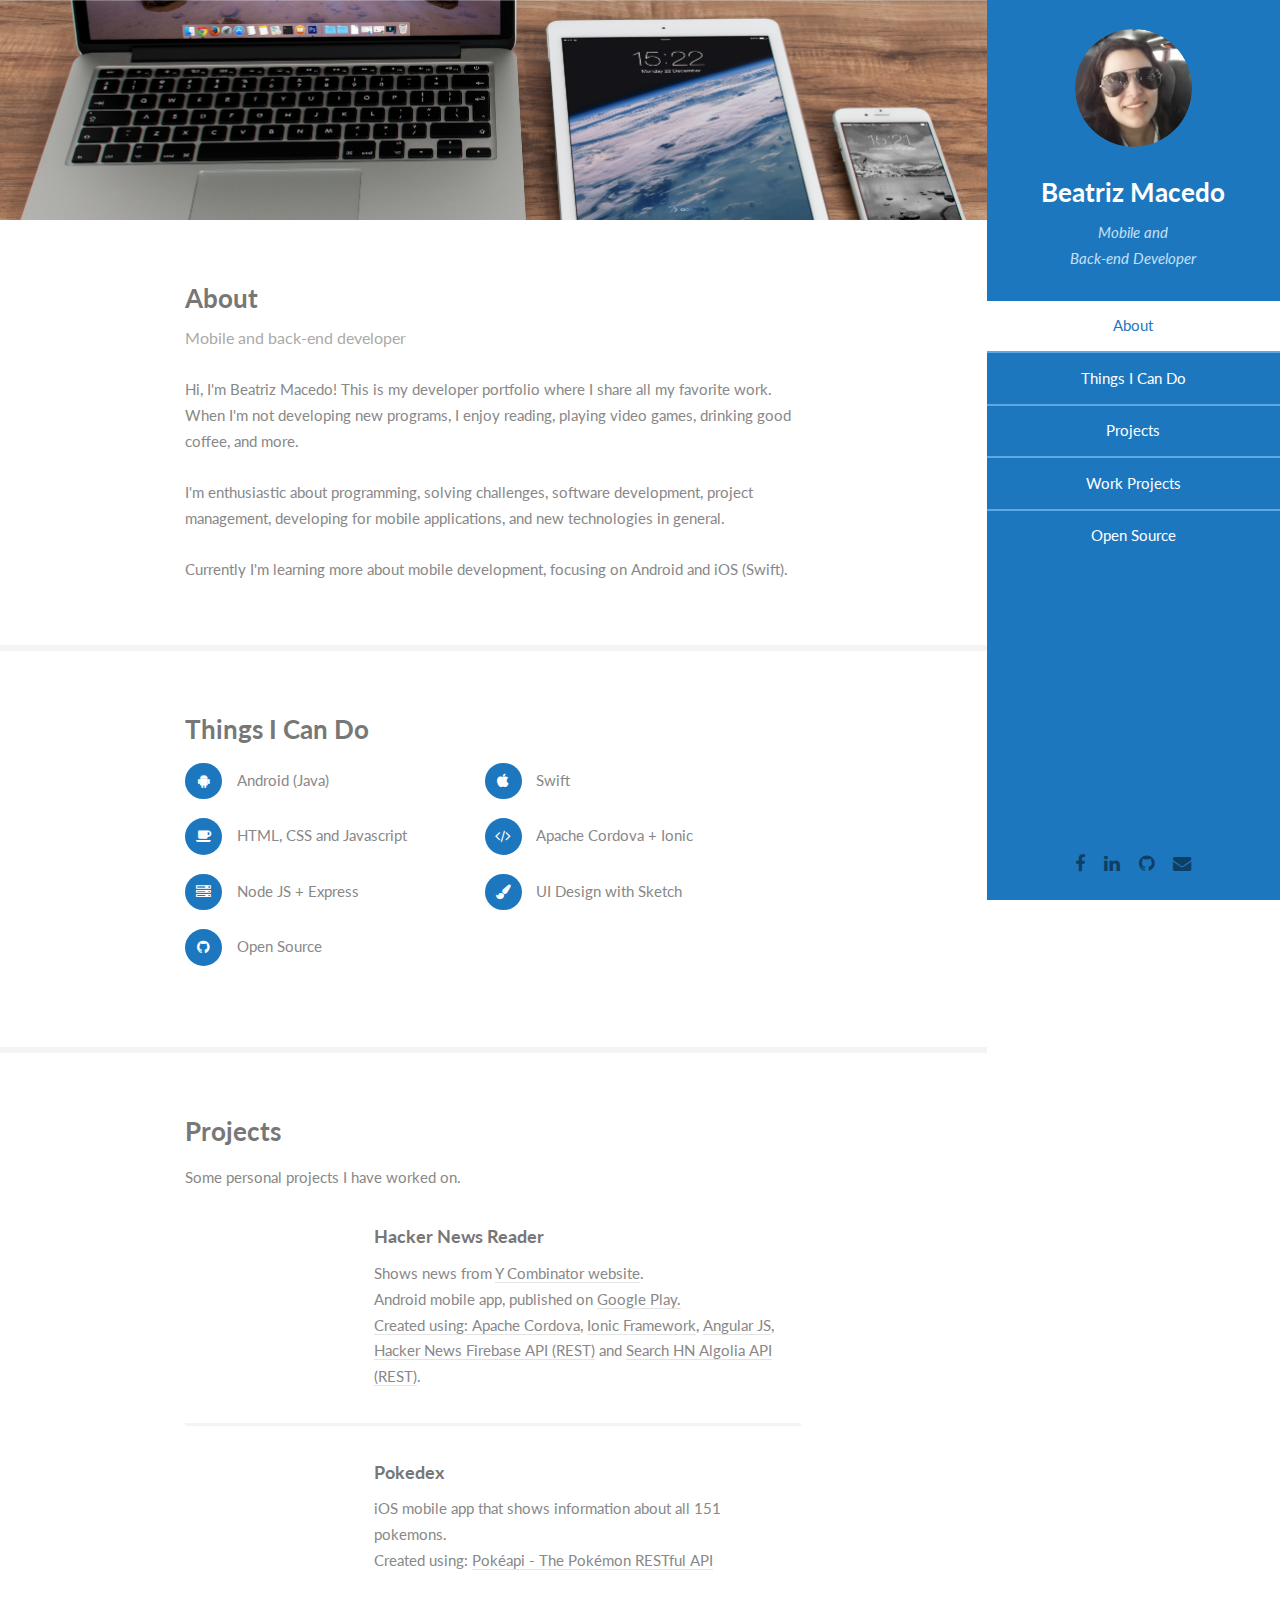
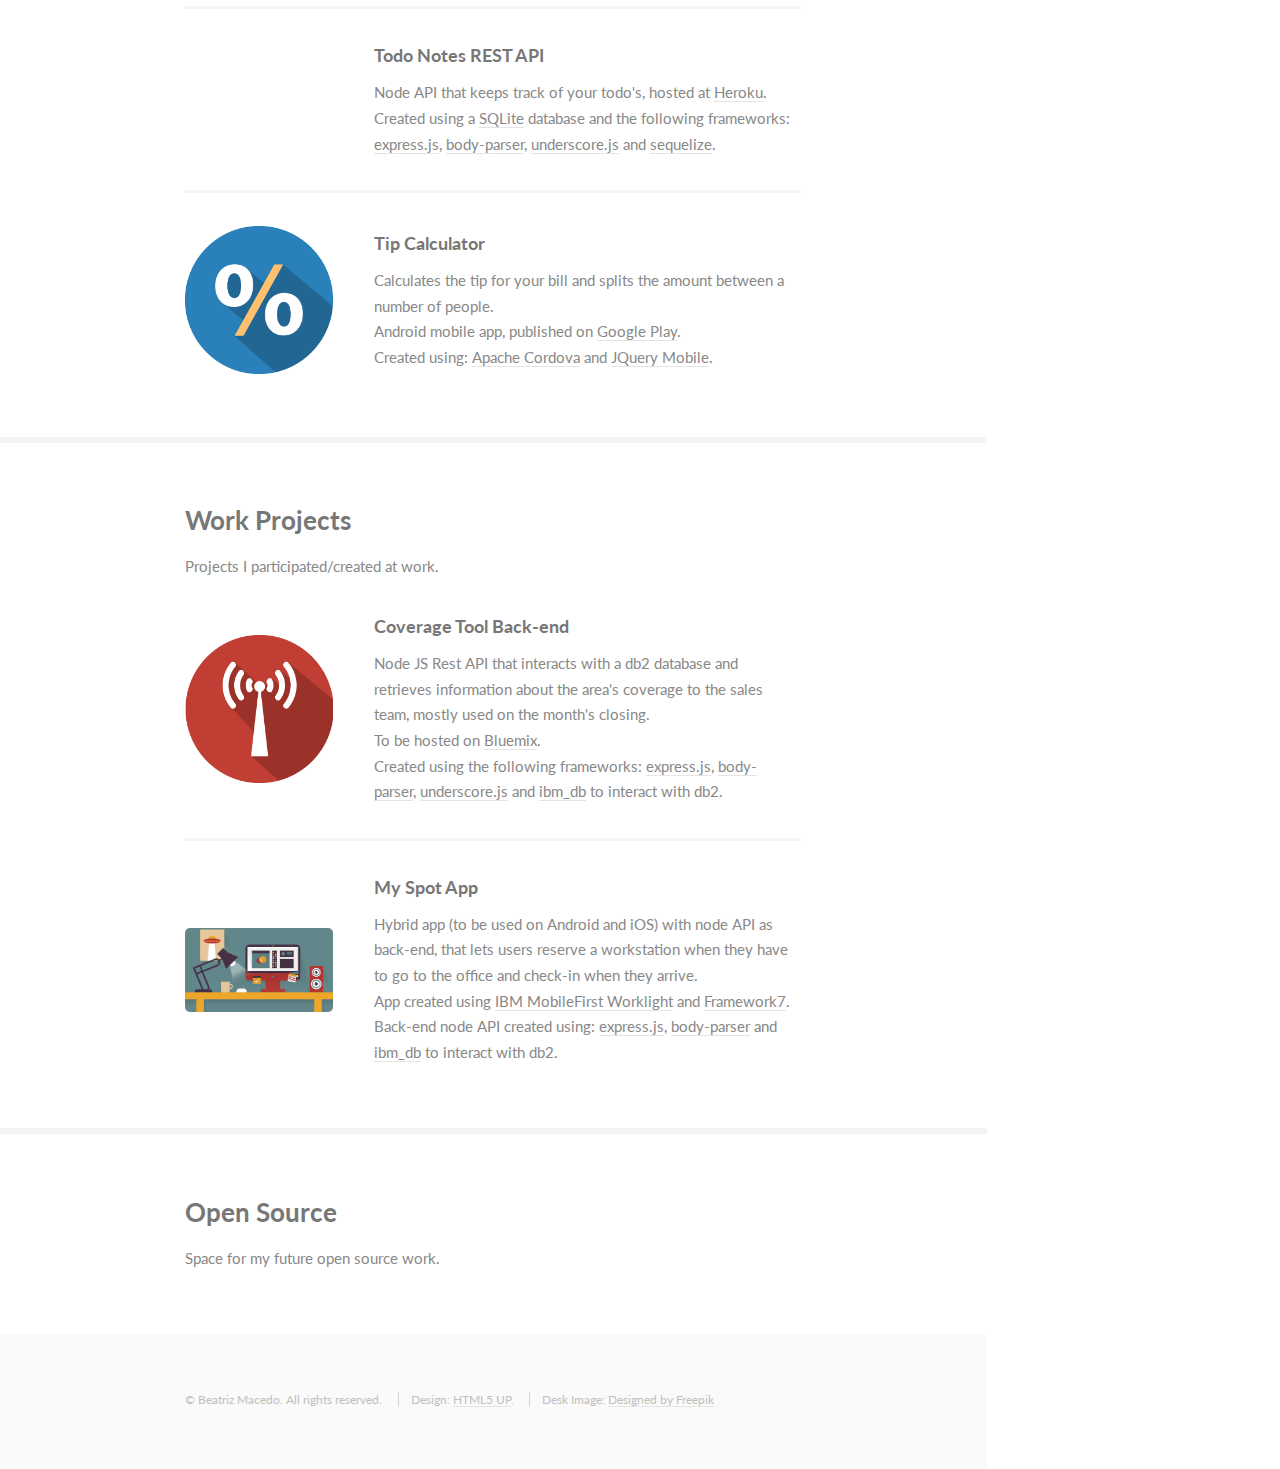
==== commit 70a07792: "Updated credits" ====
--- a/index.html
+++ b/index.html
@@ -561,7 +561,9 @@
 					<section id="footer">
 						<div class="container">
 							<ul class="copyright">
-								<li>&copy; Beatriz Macedo. All rights reserved.</li><li>Design: <a href="http://html5up.net">HTML5 UP</a>. Desk Image <a href="http://www.freepik.com/free-vector/office-desk-flat-design_715629.htm">Designed by Freepik</a></li>
+								<li>&copy; Beatriz Macedo. All rights reserved.</li>
+								<li>Design: <a href="http://html5up.net">HTML5 UP</a>.</li>
+								<li>Desk Image: <a href="http://www.freepik.com/free-vector/office-desk-flat-design_715629.htm">Designed by Freepik</a></li>
 							</ul>
 						</div>
 					</section>
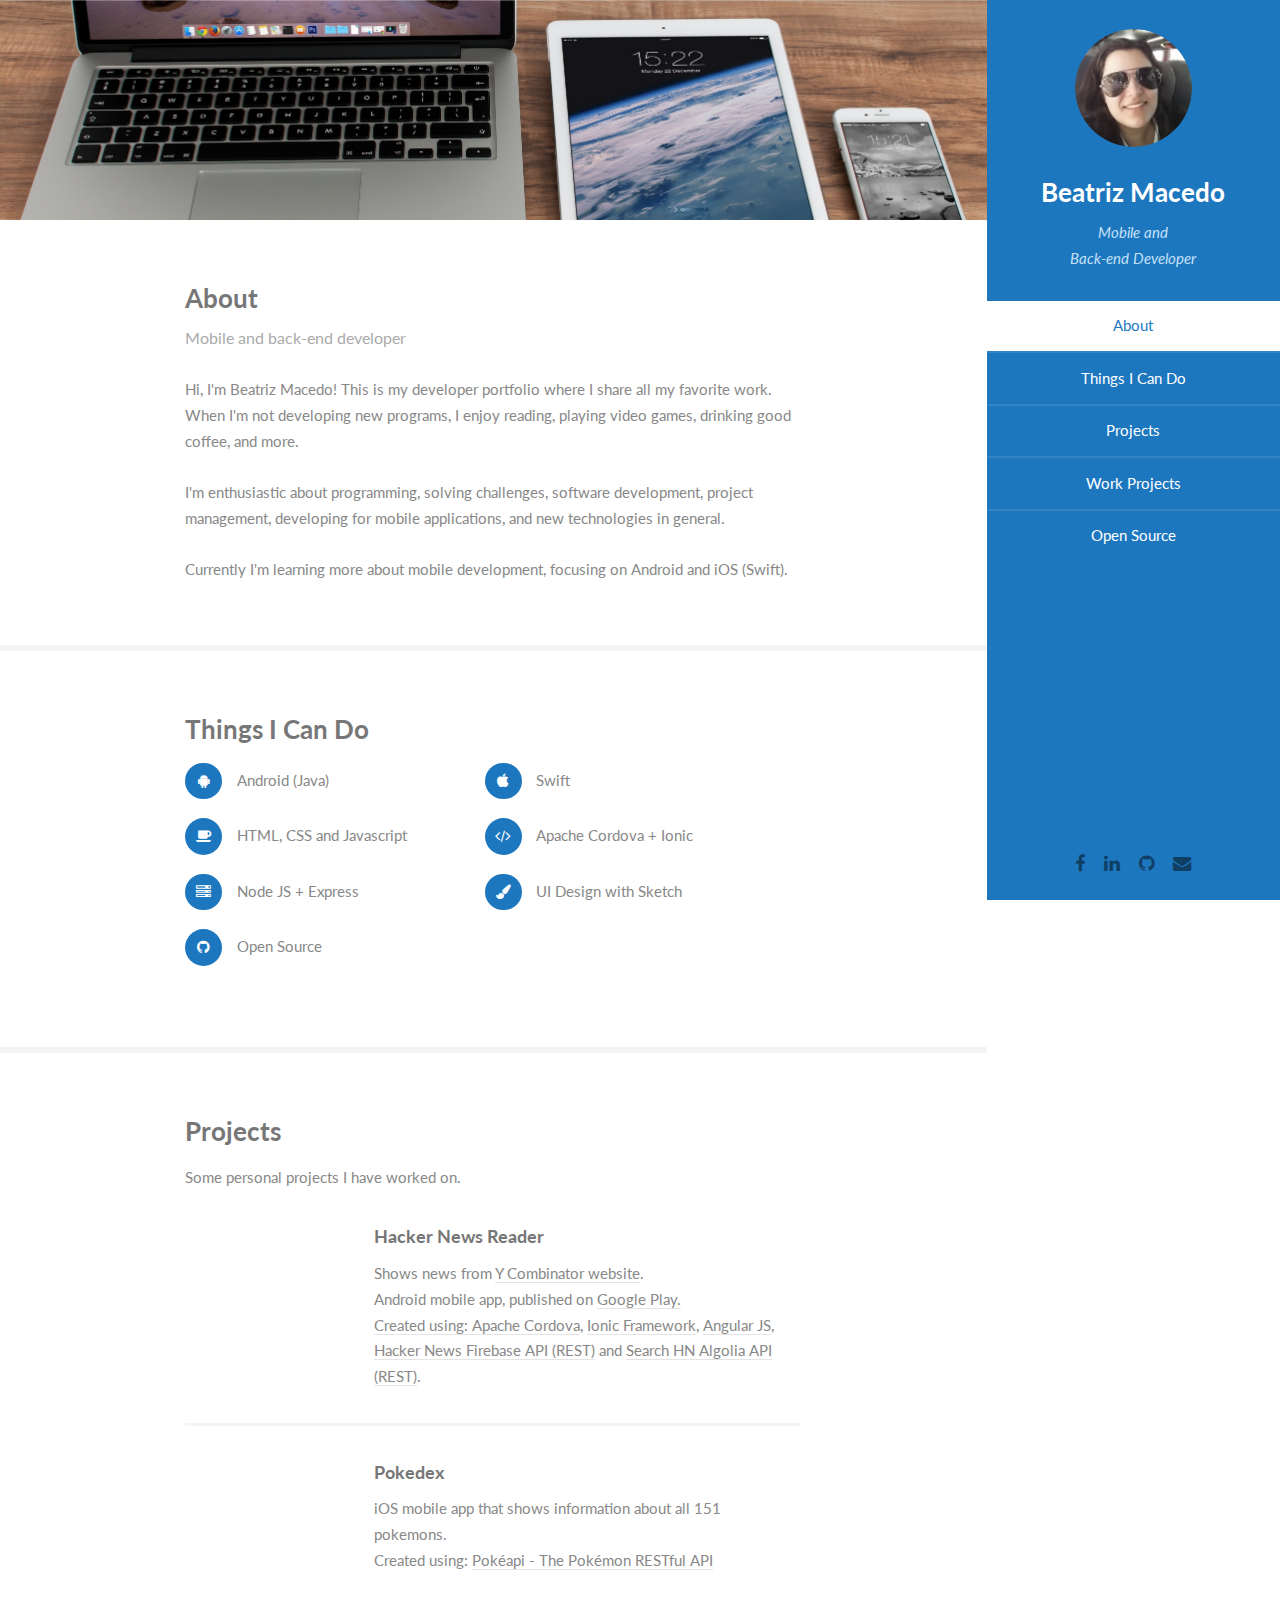
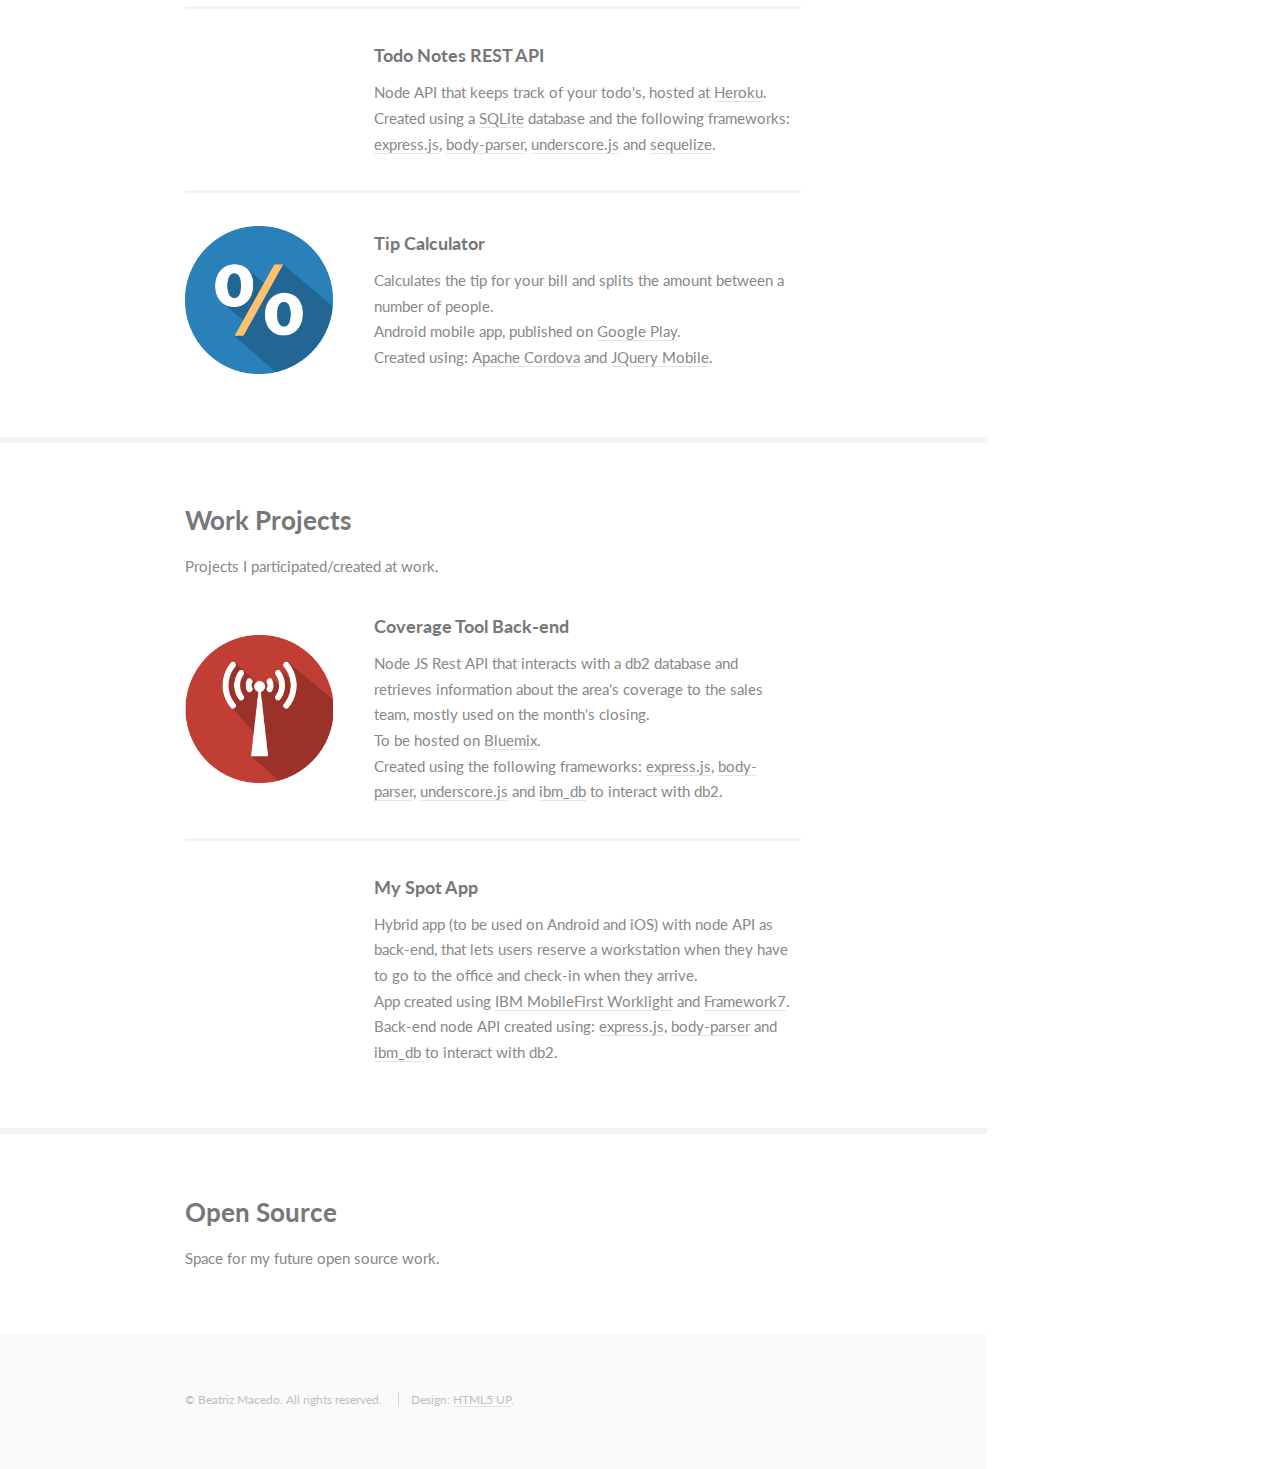
==== commit 8c9a220b: "Removed credits" ====
--- a/index.html
+++ b/index.html
@@ -13,6 +13,12 @@
 		<link rel="stylesheet" href="assets/css/main.css" />
 		<!--[if lte IE 8]><link rel="stylesheet" href="assets/css/ie8.css" /><![endif]-->
 		<link rel="shortcut icon" href="favicon.ico"/>
+
+		<!-- Facebook Tags -->
+		<meta property="og:type"		content="website" />
+		<meta property="og:title"		content="Beatriz Macedo" />
+		<meta property="og:description" 	content="Portfolio Website" />
+		<meta property="og:image"		content="http://bianet13.github.io/images/biamacedo.jpg" />
 	</head>
 	<body>
 
@@ -154,7 +160,7 @@
 												</div>
 											</article>
 											<article>
-												<a href="#" class="image"><img src="images/desk.jpg" alt="" /></a>
+												<a href="#" class="image"><img src="images/workstation.png" alt="" /></a>
 												<div class="inner">
 												<h4>My Spot App</h4>
 													<p>Hybrid app (to be used on Android and iOS) with node API as back-end, that lets users reserve a workstation when they have to go to the office and check-in when they arrive.<br/>
@@ -563,7 +569,6 @@
 							<ul class="copyright">
 								<li>&copy; Beatriz Macedo. All rights reserved.</li>
 								<li>Design: <a href="http://html5up.net">HTML5 UP</a>.</li>
-								<li>Desk Image: <a href="http://www.freepik.com/free-vector/office-desk-flat-design_715629.htm">Designed by Freepik</a></li>
 							</ul>
 						</div>
 					</section>
--- a/assets/css/main.css
+++ b/assets/css/main.css
@@ -2524,7 +2524,7 @@
 		}
 
 			#header > nav ul li {
-				border-top: solid 2px #5da9e6;
+				border-top: solid 2px #3384c5;
 				display: block;
 				padding: 0;
 			}
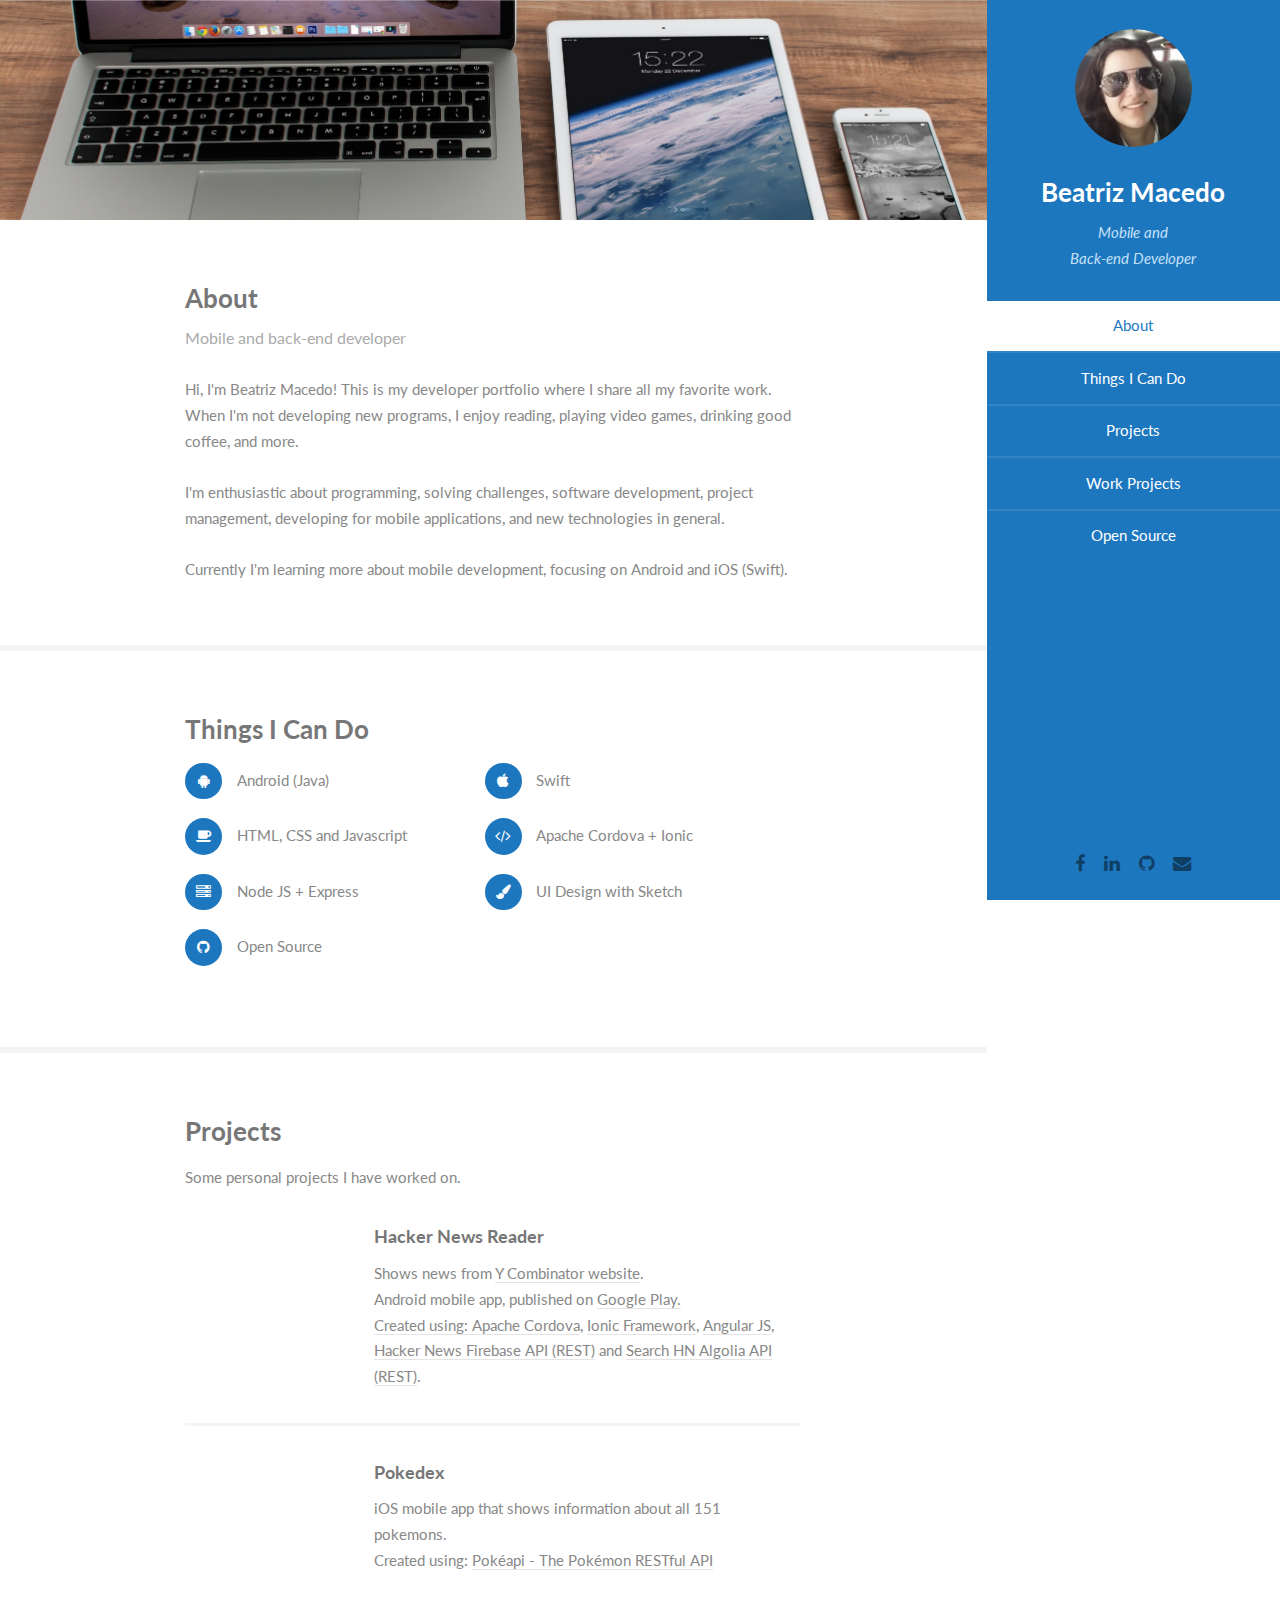
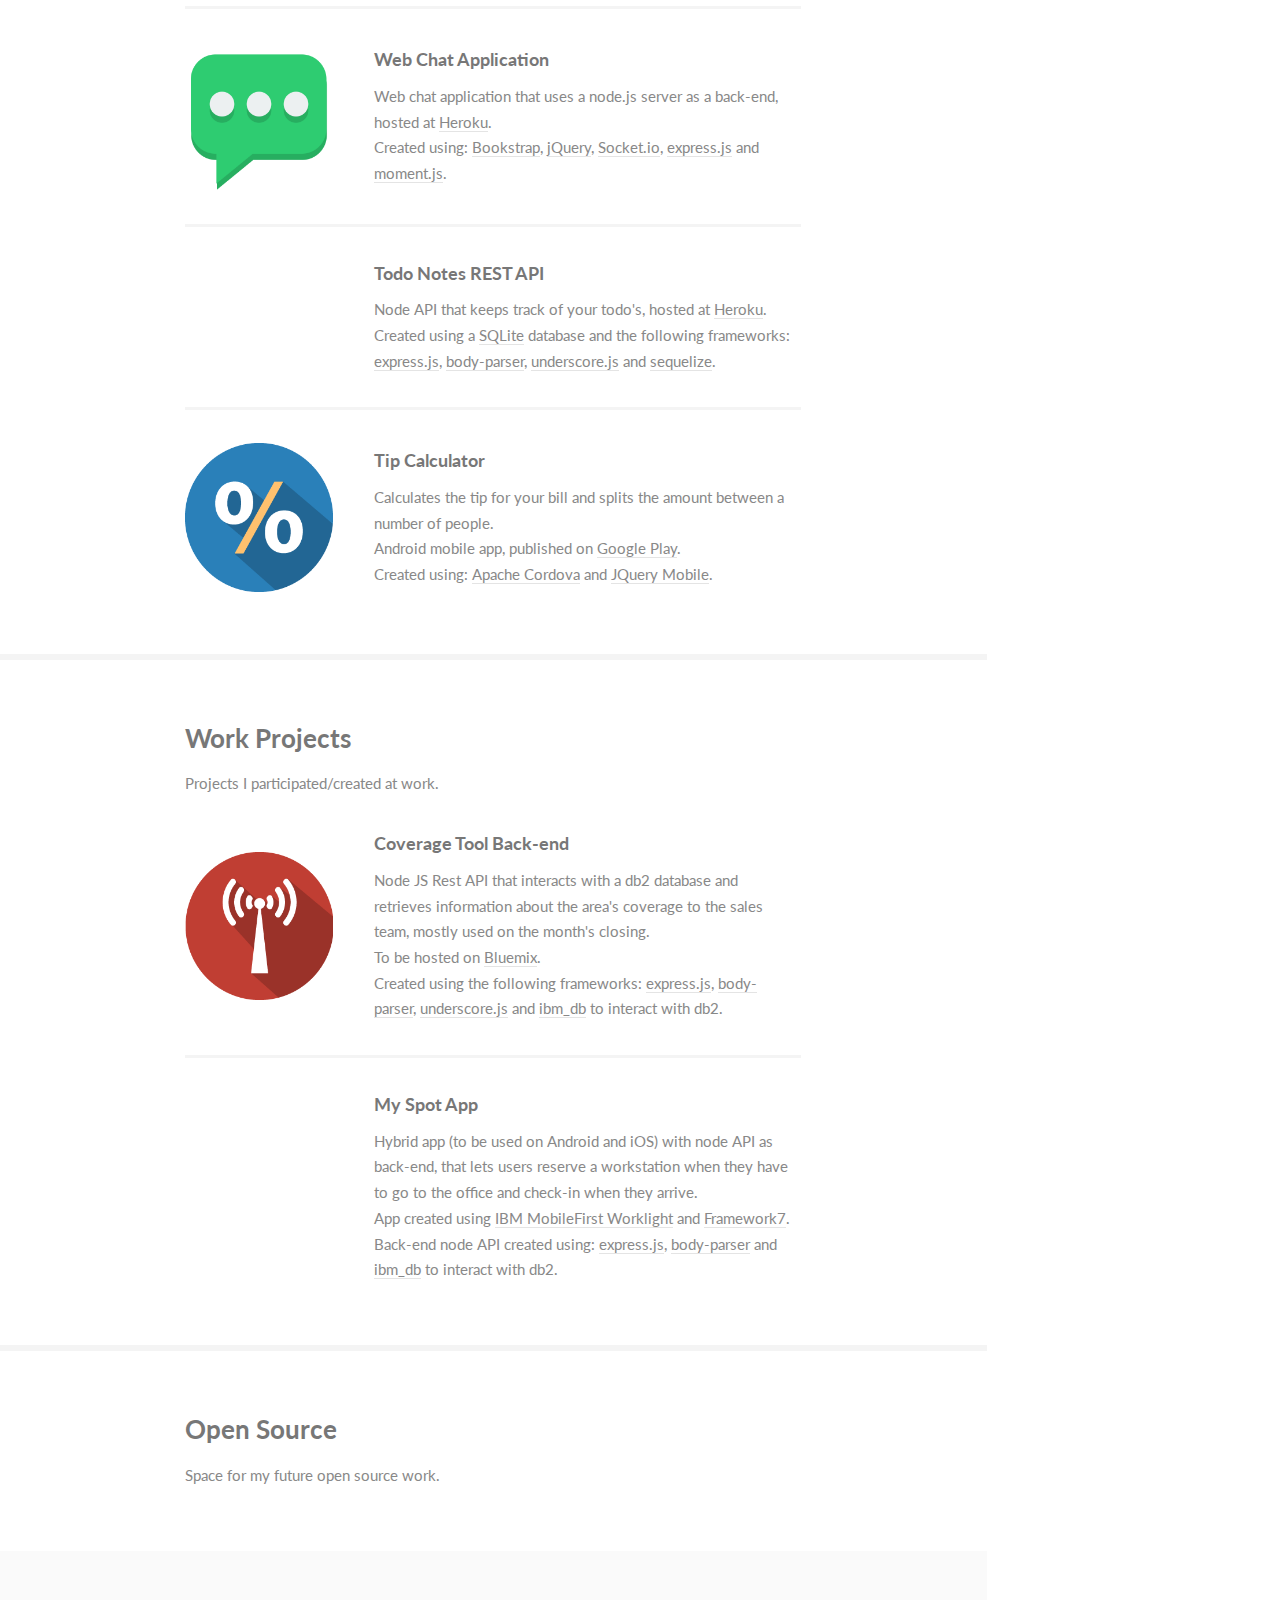
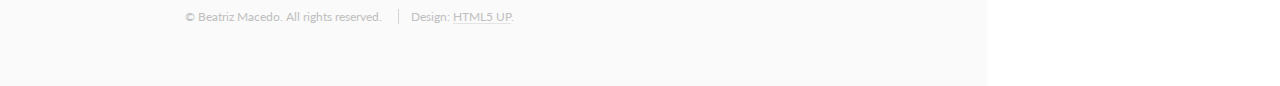
==== commit f6bc395b: "Added Web Chat Application to projects" ====
--- a/index.html
+++ b/index.html
@@ -111,6 +111,19 @@
 											<div class="inner">
 												<a href="https://github.com/bianet13/pokedex-ios"><h4>Pokedex</h4></a>
 												<p>iOS mobile app that shows information about all 151 pokemons.<br/>Created using: <a href="http://pokeapi.co/">Pokéapi - The Pokémon RESTful API</a></p>
+											</div>
+										</article>
+										<article>
+											<a href="https://macedo-chat-web.herokuapp.com/" class="image"><img src="images/chat.png" alt="" /></a>
+											<div class="inner">
+												<a href="https://macedo-chat-web.herokuapp.com/"><h4>Web Chat Application</h4></a>
+												<p>Web chat application that uses a node.js server as a back-end, hosted at <a href="https://macedo-chat-web.herokuapp.com/">Heroku</a>. <br/>
+													Created using:
+													<a href="http://getbootstrap.com/">Bookstrap</a>,
+													<a href="https://jquery.com/">jQuery</a>,
+													<a href="http://socket.io/">Socket.io</a>,
+													<a href="http://expressjs.com/">express.js</a> and
+													<a href="http://momentjs.com/">moment.js</a>.</p>
 											</div>
 										</article>
 										<article>
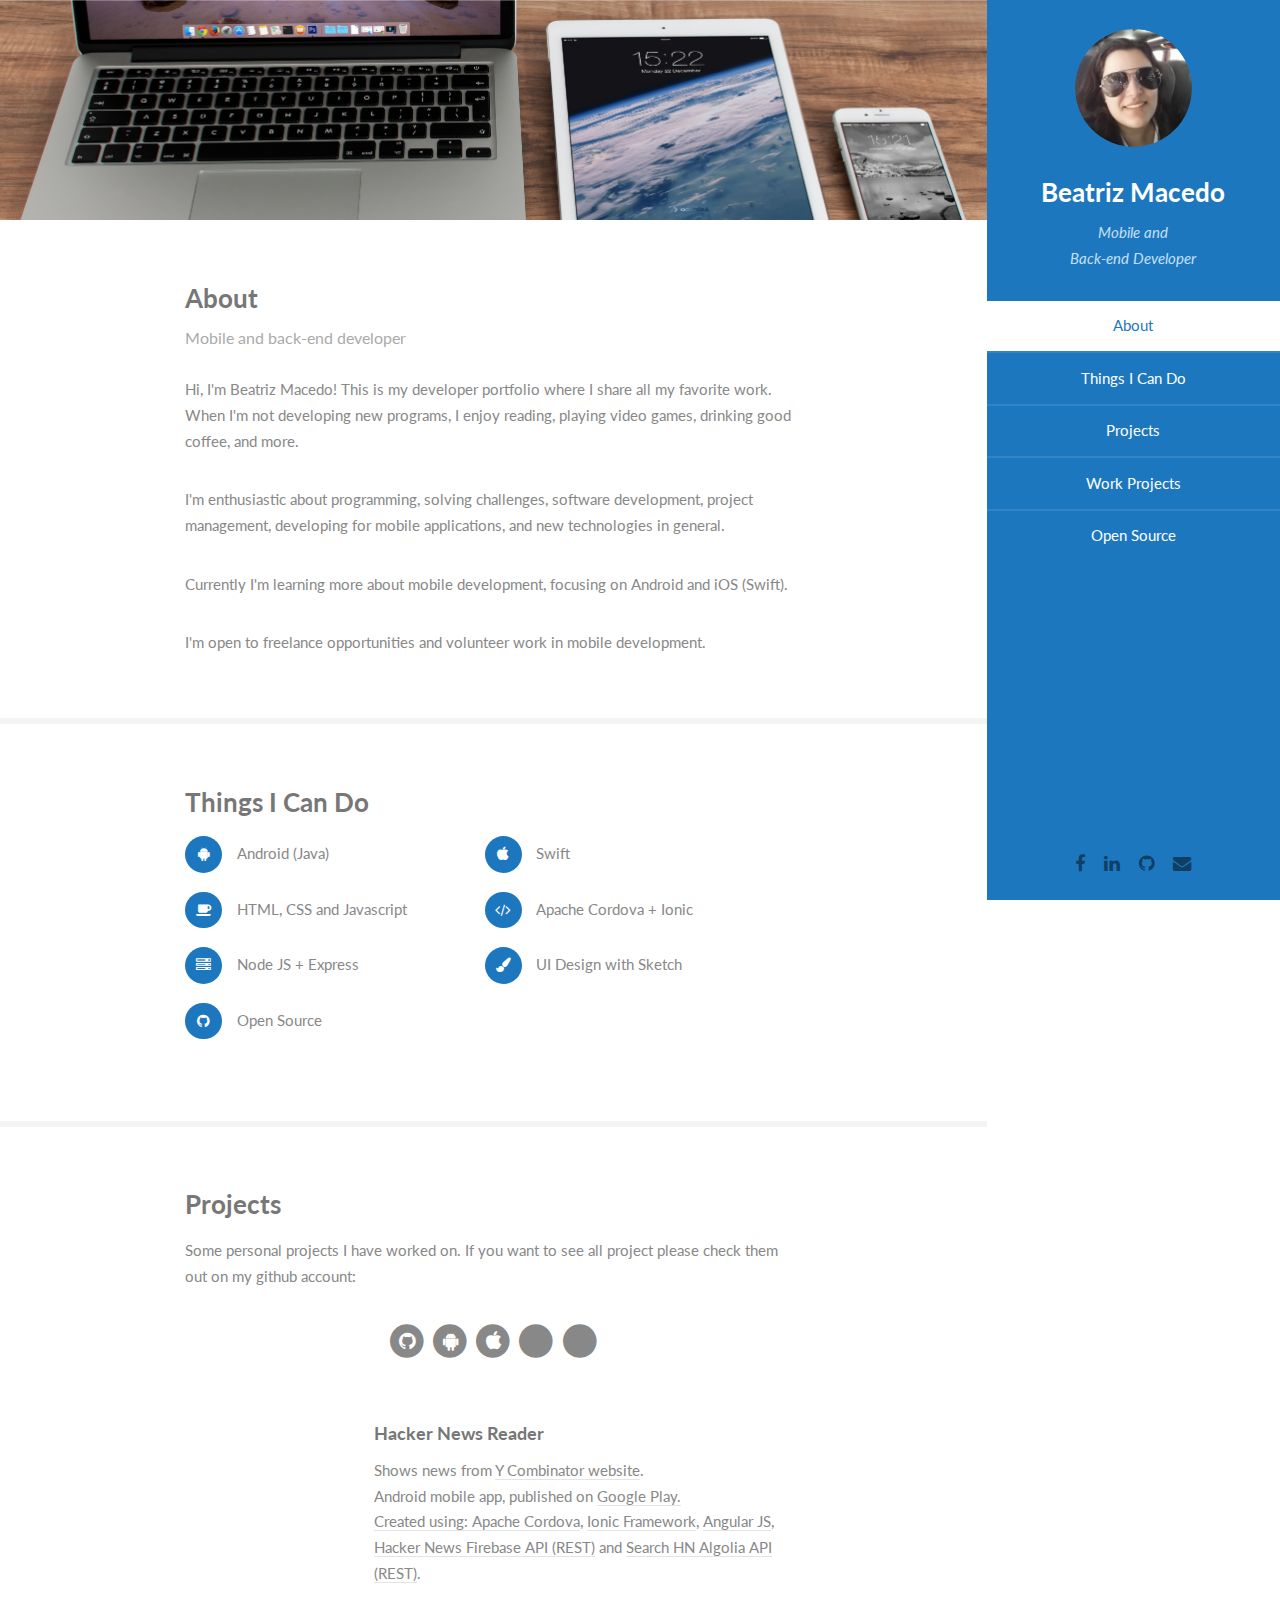
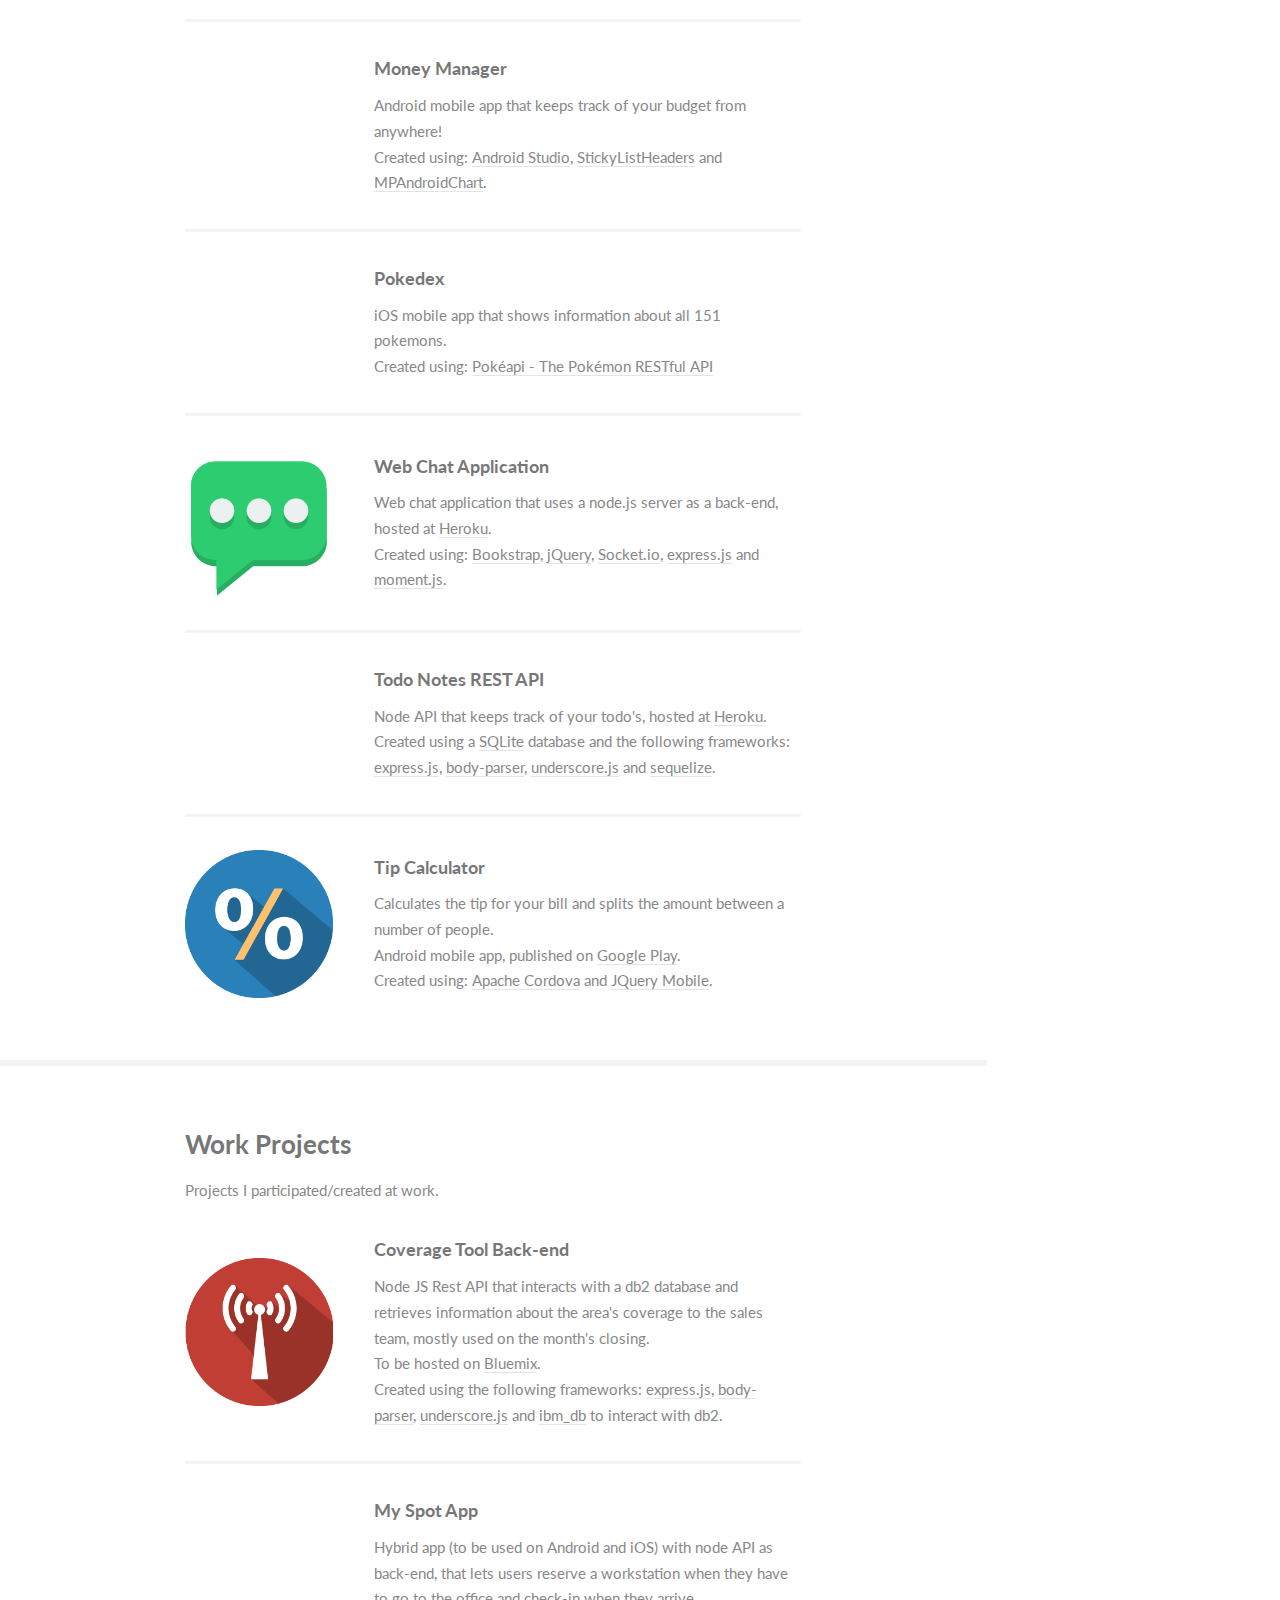
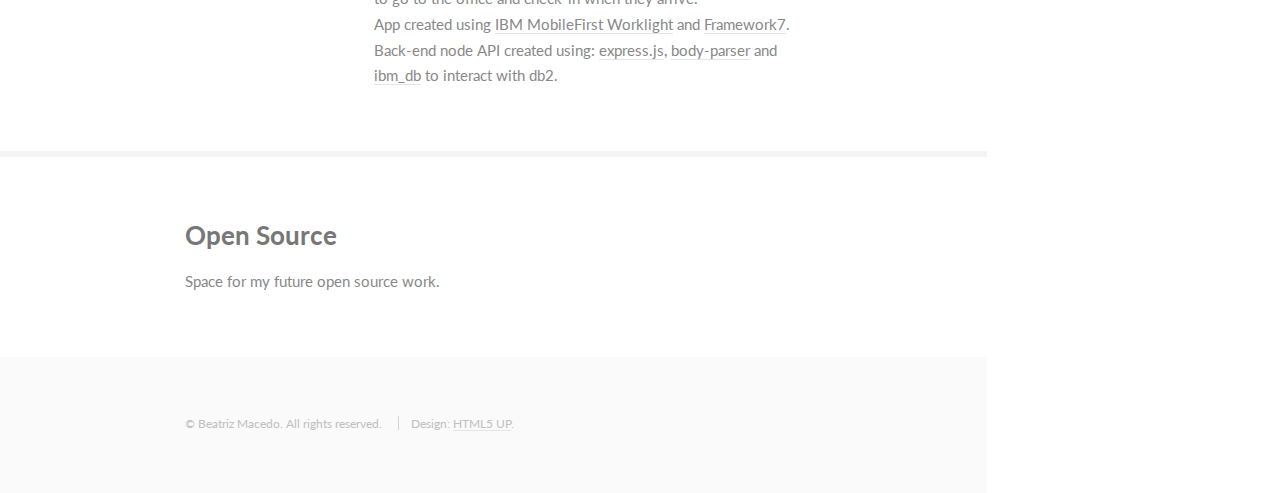
==== commit d1301c7d: "Update Freelance + Github projects links" ====
--- a/index.html
+++ b/index.html
@@ -11,14 +11,29 @@
 		<meta name="viewport" content="width=device-width, initial-scale=1" />
 		<!--[if lte IE 8]><script src="assets/js/ie/html5shiv.js"></script><![endif]-->
 		<link rel="stylesheet" href="assets/css/main.css" />
+		<link rel="stylesheet" href="css/custom.css" />
+		<link rel="stylesheet" href="http://code.ionicframework.com/ionicons/2.0.1/css/ionicons.min.css" />
 		<!--[if lte IE 8]><link rel="stylesheet" href="assets/css/ie8.css" /><![endif]-->
 		<link rel="shortcut icon" href="favicon.ico"/>
 
 		<!-- Facebook Tags -->
 		<meta property="og:type"		content="website" />
 		<meta property="og:title"		content="Beatriz Macedo" />
-		<meta property="og:description" 	content="Portfolio Website" />
-		<meta property="og:image"		content="http://bianet13.github.io/images/biamacedo.jpg" />
+		<meta property="og:description" content="Portfolio Website" />
+		<meta property="og:image"		content="http://biamacedo.github.io/images/biamacedo.jpg" />
+
+		<!-- Google Analytics -->
+		<script>
+		  (function(i,s,o,g,r,a,m){i['GoogleAnalyticsObject']=r;i[r]=i[r]||function(){
+		  (i[r].q=i[r].q||[]).push(arguments)},i[r].l=1*new Date();a=s.createElement(o),
+		  m=s.getElementsByTagName(o)[0];a.async=1;a.src=g;m.parentNode.insertBefore(a,m)
+		  })(window,document,'script','//www.google-analytics.com/analytics.js','ga');
+
+		  ga('create', 'UA-70827919-1', 'auto');
+		  ga('send', 'pageview');
+
+		</script>
+		<!-- End Google Analytics -->
 	</head>
 	<body>
 
@@ -43,7 +58,7 @@
 						<!--<li><a href="#" class="icon fa-twitter"><span class="label">Twitter</span></a></li>-->
 						<li><a href="https://www.facebook.com/beatriz.macedo13" class="icon fa-facebook"><span class="label">Facebook</span></a></li>
 						<li><a href="https://br.linkedin.com/in/biamacedo" class="icon fa-linkedin"><span class="label">Linked In</span></a></li>
-						<li><a href="https://github.com/bianet13/" class="icon fa-github"><span class="label">Github</span></a></li>
+						<li><a href="https://github.com/biamacedo/" class="icon fa-github"><span class="label">Github</span></a></li>
 						<li><a target="_top" href="mailto:bia.macedo13@gmail.com" class="icon fa-envelope"><span class="label">Email</span></a></li>
 					</ul>
 				</footer>
@@ -63,9 +78,11 @@
 										<p>Mobile and back-end developer</p>
 									</header>
 									<p>Hi, I'm Beatriz Macedo! This is my developer portfolio where I share all my favorite work. When I'm not developing new programs,
-										I enjoy reading, playing video games, drinking good coffee, and more.<br />
-										<br />I'm enthusiastic about programming, solving challenges, software development, project management, developing for mobile applications, and new technologies in general.<br />
-										<br />Currently I'm learning more about mobile development, focusing on Android and iOS (Swift).</p>
+										I enjoy reading, playing video games, drinking good coffee, and more.</p>
+									<p>I'm enthusiastic about programming, solving challenges, software development, project management,
+										developing for mobile applications, and new technologies in general.</p>
+									<p>Currently I'm learning more about mobile development, focusing on Android and iOS (Swift).</p>
+									<p>I'm open to freelance opportunities and volunteer work in mobile development.</p>
 								</div>
 							</section>
 
@@ -90,7 +107,39 @@
 							<section id="three">
 								<div class="container">
 									<h3>Projects</h3>
-									<p>Some personal projects I have worked on.</p>
+									<p>Some personal projects I have worked on. If you want to see all project please check them out on my github account:</p>
+									<p style="text-align: center;">
+										<a class="image" href="https://github.com/biamacedo/?tab=repositories">
+											<span class="fa-stack fa-lg">
+												<i class="fa fa-circle fa-stack-2x"></i>
+												<i class="fa fa-github fa-stack-1x fa-inverse"></i>
+											</span>
+										</a>
+										<a class="image" href="https://github.com/search?q=user%3Abiamacedo+android">
+											<span class="fa-stack fa-lg">
+												<i class="fa fa-circle fa-stack-2x"></i>
+												<i class="fa fa-android fa-stack-1x fa-inverse"></i>
+											</span>
+										</a>
+										<a class="image" href="https://github.com/search?q=user%3Abiamacedo+ios">
+											<span class="fa-stack fa-lg">
+												<i class="fa fa-circle fa-stack-2x"></i>
+												<i class="fa fa-apple fa-stack-1x fa-inverse"></i>
+											</span>
+										</a>
+										<a class="image" href="https://github.com/search?q=user%3Abiamacedo+ionic">
+											<span class="fa-stack fa-lg">
+												<i class="fa fa-circle fa-stack-2x"></i>
+												<i class="fa ion-ionic fa-stack-1x fa-inverse"></i>
+											</span>
+										</a>
+										<a class="image" href="https://github.com/search?q=user%3Abiamacedo+hybrid">
+											<span class="fa-stack fa-lg">
+												<i class="fa fa-circle fa-stack-2x"></i>
+												<i class="fa ion-social-javascript fa-stack-1x fa-inverse"></i>
+											</span>
+										</a>
+									</p><br/>
 									<div class="features">
 										<article>
 											<a href="https://play.google.com/store/apps/details?id=com.bmdev.ionic.hackernews" class="image"><img src="images/hacker-news-flat.jpg" alt="" /></a>
@@ -107,9 +156,20 @@
 											</div>
 										</article>
 										<article>
-											<a href="https://github.com/bianet13/pokedex-ios" class="image"><img src="images/pokeball-flat.png" alt="" /></a>
+											<a href="https://github.com/biamacedo/moneymanager-android" class="image"><img src="images/moneymanager.png" alt="" /></a>
 											<div class="inner">
-												<a href="https://github.com/bianet13/pokedex-ios"><h4>Pokedex</h4></a>
+												<a href="https://github.com/biamacedo/moneymanager-android"><h4>Money Manager</h4></a>
+												<p>Android mobile app that keeps track of your budget from anywhere!<br/>
+													 Created using:
+													 <a href="http://developer.android.com/sdk/index.html">Android Studio</a>,
+													 <a href="https://github.com/emilsjolander/StickyListHeaders">StickyListHeaders</a> and
+													 <a href="https://github.com/PhilJay/MPAndroidChart">MPAndroidChart</a>.</p>
+											</div>
+										</article>
+										<article>
+											<a href="https://github.com/biamacedo/pokedex-ios" class="image"><img src="images/pokeball-flat.png" alt="" /></a>
+											<div class="inner">
+												<a href="https://github.com/biamacedo/pokedex-ios"><h4>Pokedex</h4></a>
 												<p>iOS mobile app that shows information about all 151 pokemons.<br/>Created using: <a href="http://pokeapi.co/">Pokéapi - The Pokémon RESTful API</a></p>
 											</div>
 										</article>
@@ -127,9 +187,9 @@
 											</div>
 										</article>
 										<article>
-											<a href="https://github.com/bianet13/todo-api/" class="image"><img src="images/todo-notes.png" alt="" /></a>
+											<a href="https://github.com/biamacedo/todo-api/" class="image"><img src="images/todo-notes.png" alt="" /></a>
 											<div class="inner">
-												<a href="https://github.com/bianet13/todo-api/"><h4>Todo Notes REST API</h4></a>
+												<a href="https://github.com/biamacedo/todo-api/"><h4>Todo Notes REST API</h4></a>
 												<p>Node API that keeps track of your todo's, hosted at <a href="https://macedo-todo-api.herokuapp.com/">Heroku</a>. <br/>
 													Created using a <a href="https://www.sqlite.org/">SQLite</a> database and the following frameworks:
 													<a href="http://expressjs.com/">express.js</a>,
--- a/css/custom.css
+++ b/css/custom.css
@@ -0,0 +1,9 @@
+/*Custom CSS for my website*/
+
+/*.fa-android.icon {
+    color: #A4C639;
+}
+
+.fa-apple.icon {
+    color: #A5ADB0;
+}*/
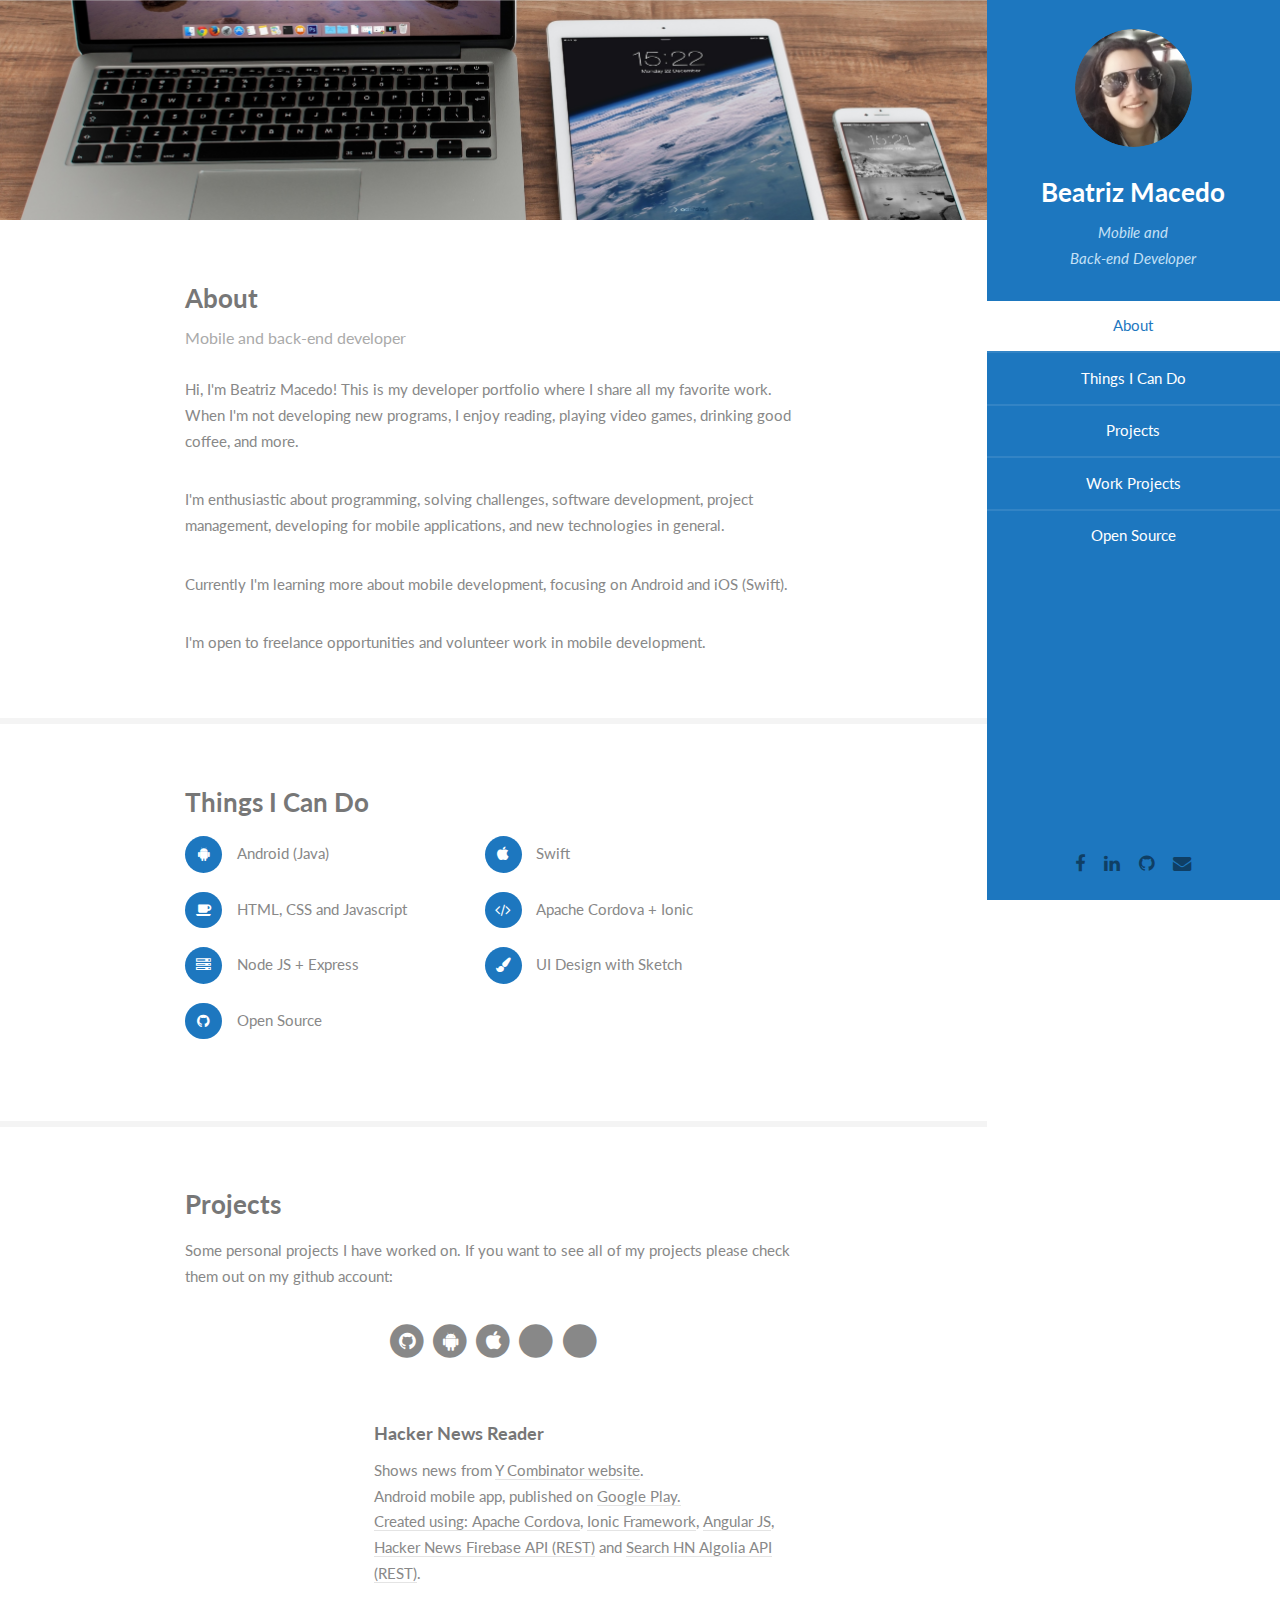
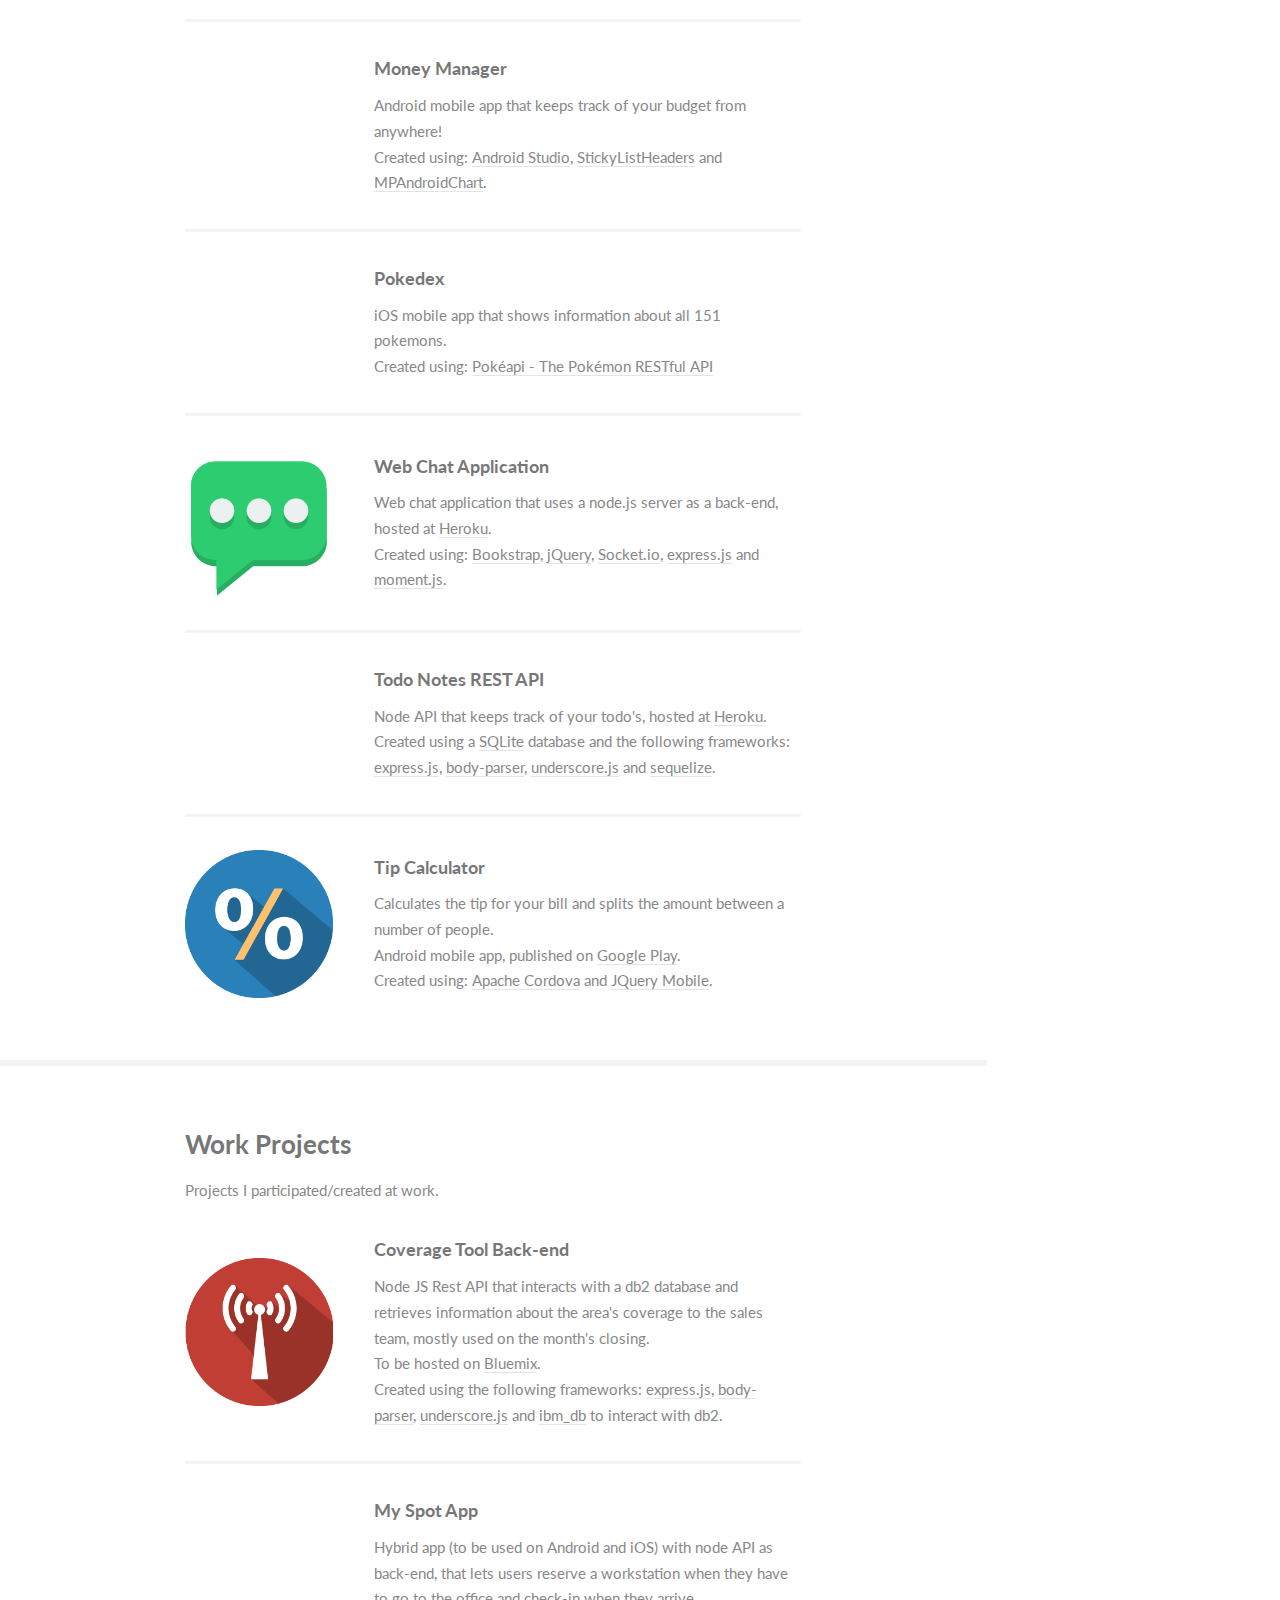
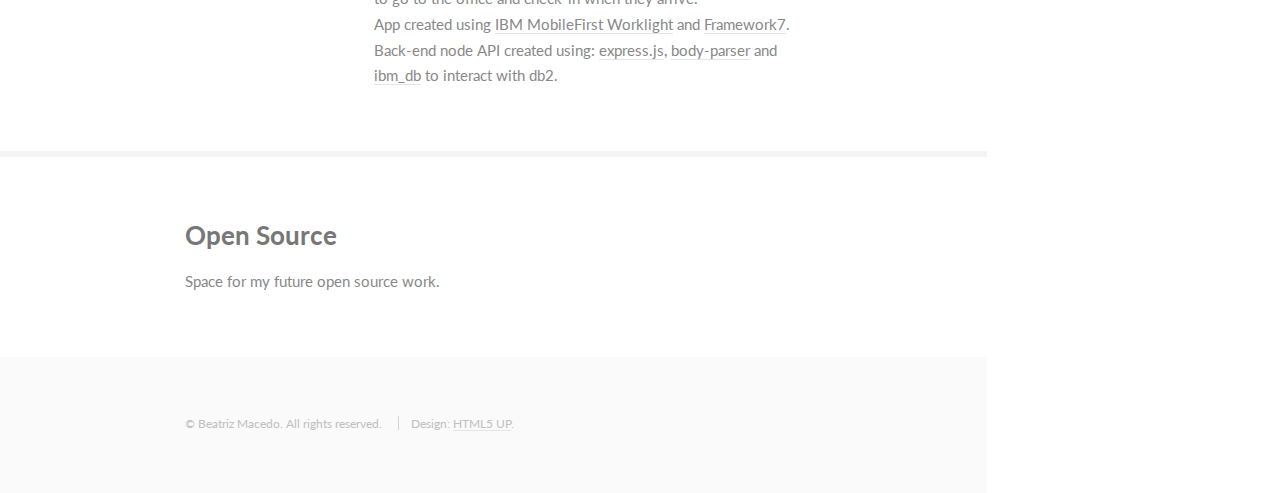
==== commit ad89b499: "Update Freelance + Github projects links" ====
--- a/index.html
+++ b/index.html
@@ -107,7 +107,7 @@
 							<section id="three">
 								<div class="container">
 									<h3>Projects</h3>
-									<p>Some personal projects I have worked on. If you want to see all project please check them out on my github account:</p>
+									<p>Some personal projects I have worked on. If you want to see all of my projects please check them out on my github account:</p>
 									<p style="text-align: center;">
 										<a class="image" href="https://github.com/biamacedo/?tab=repositories">
 											<span class="fa-stack fa-lg">
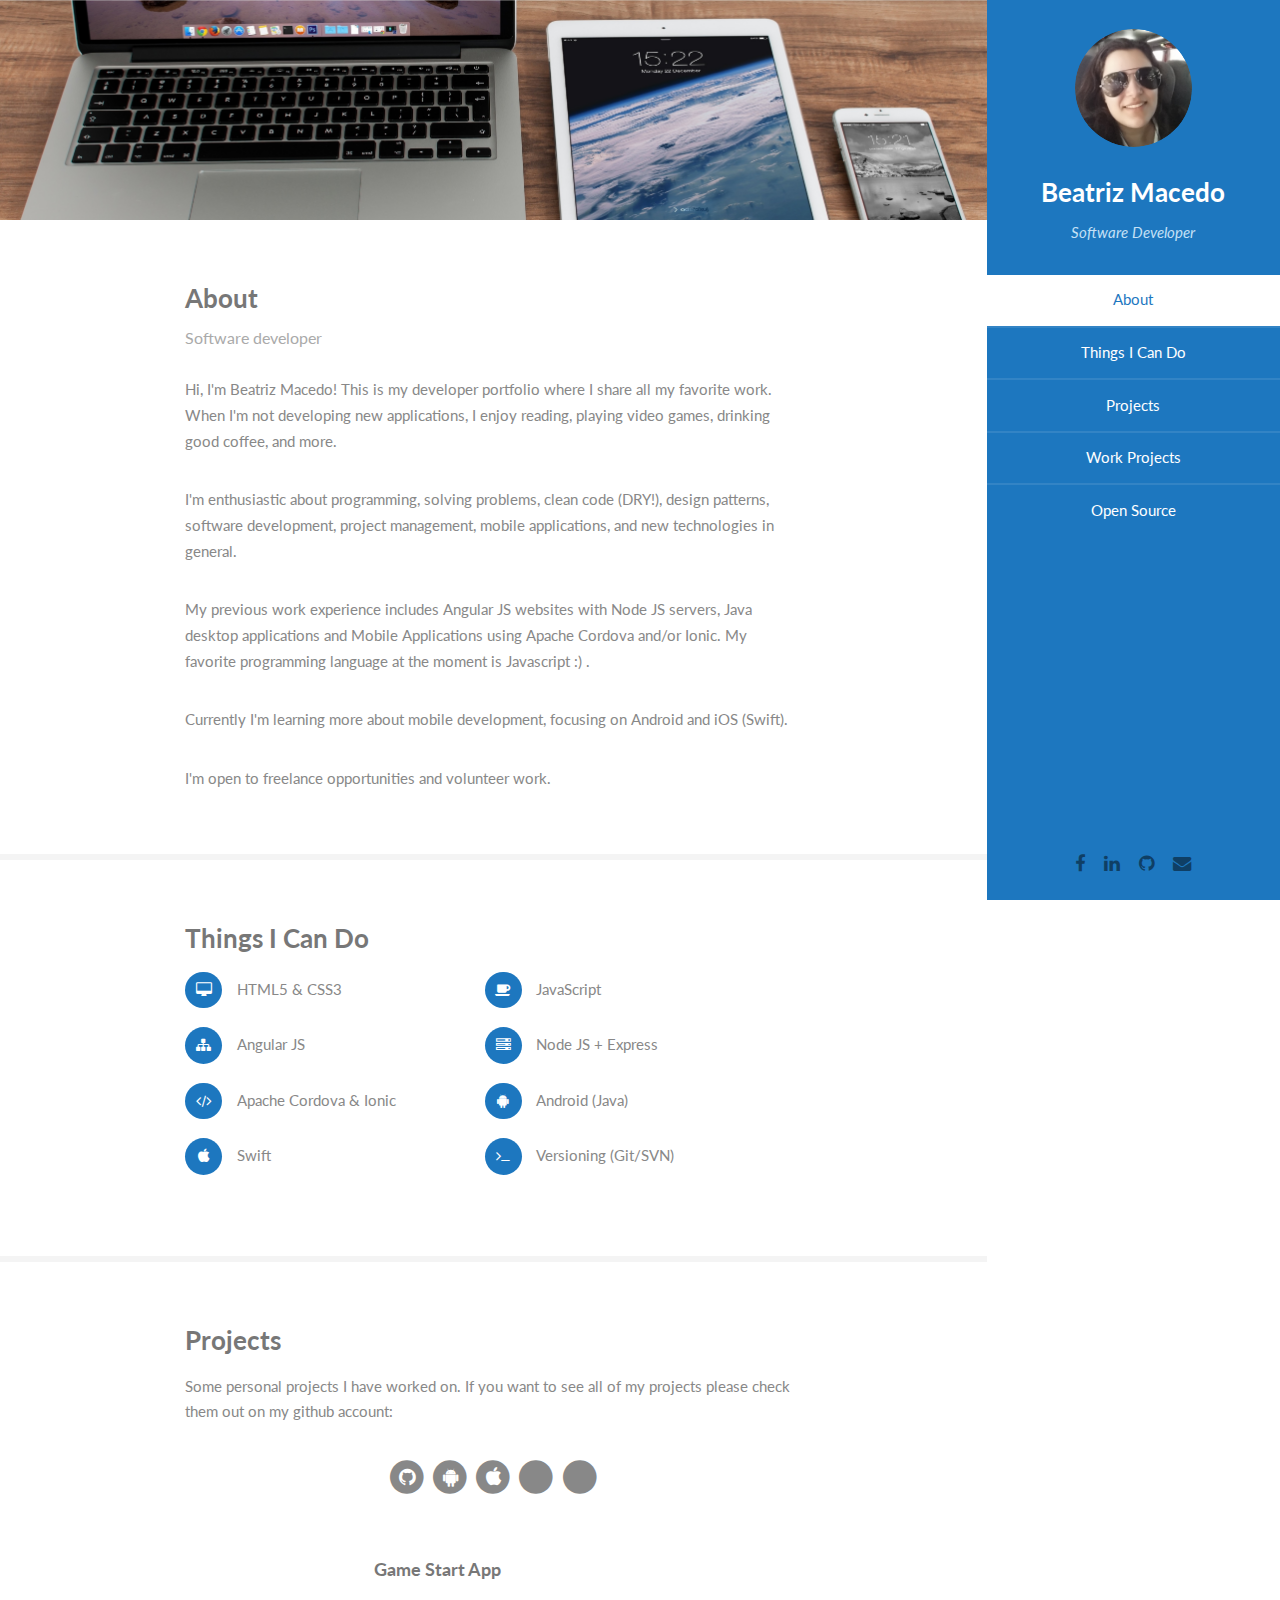
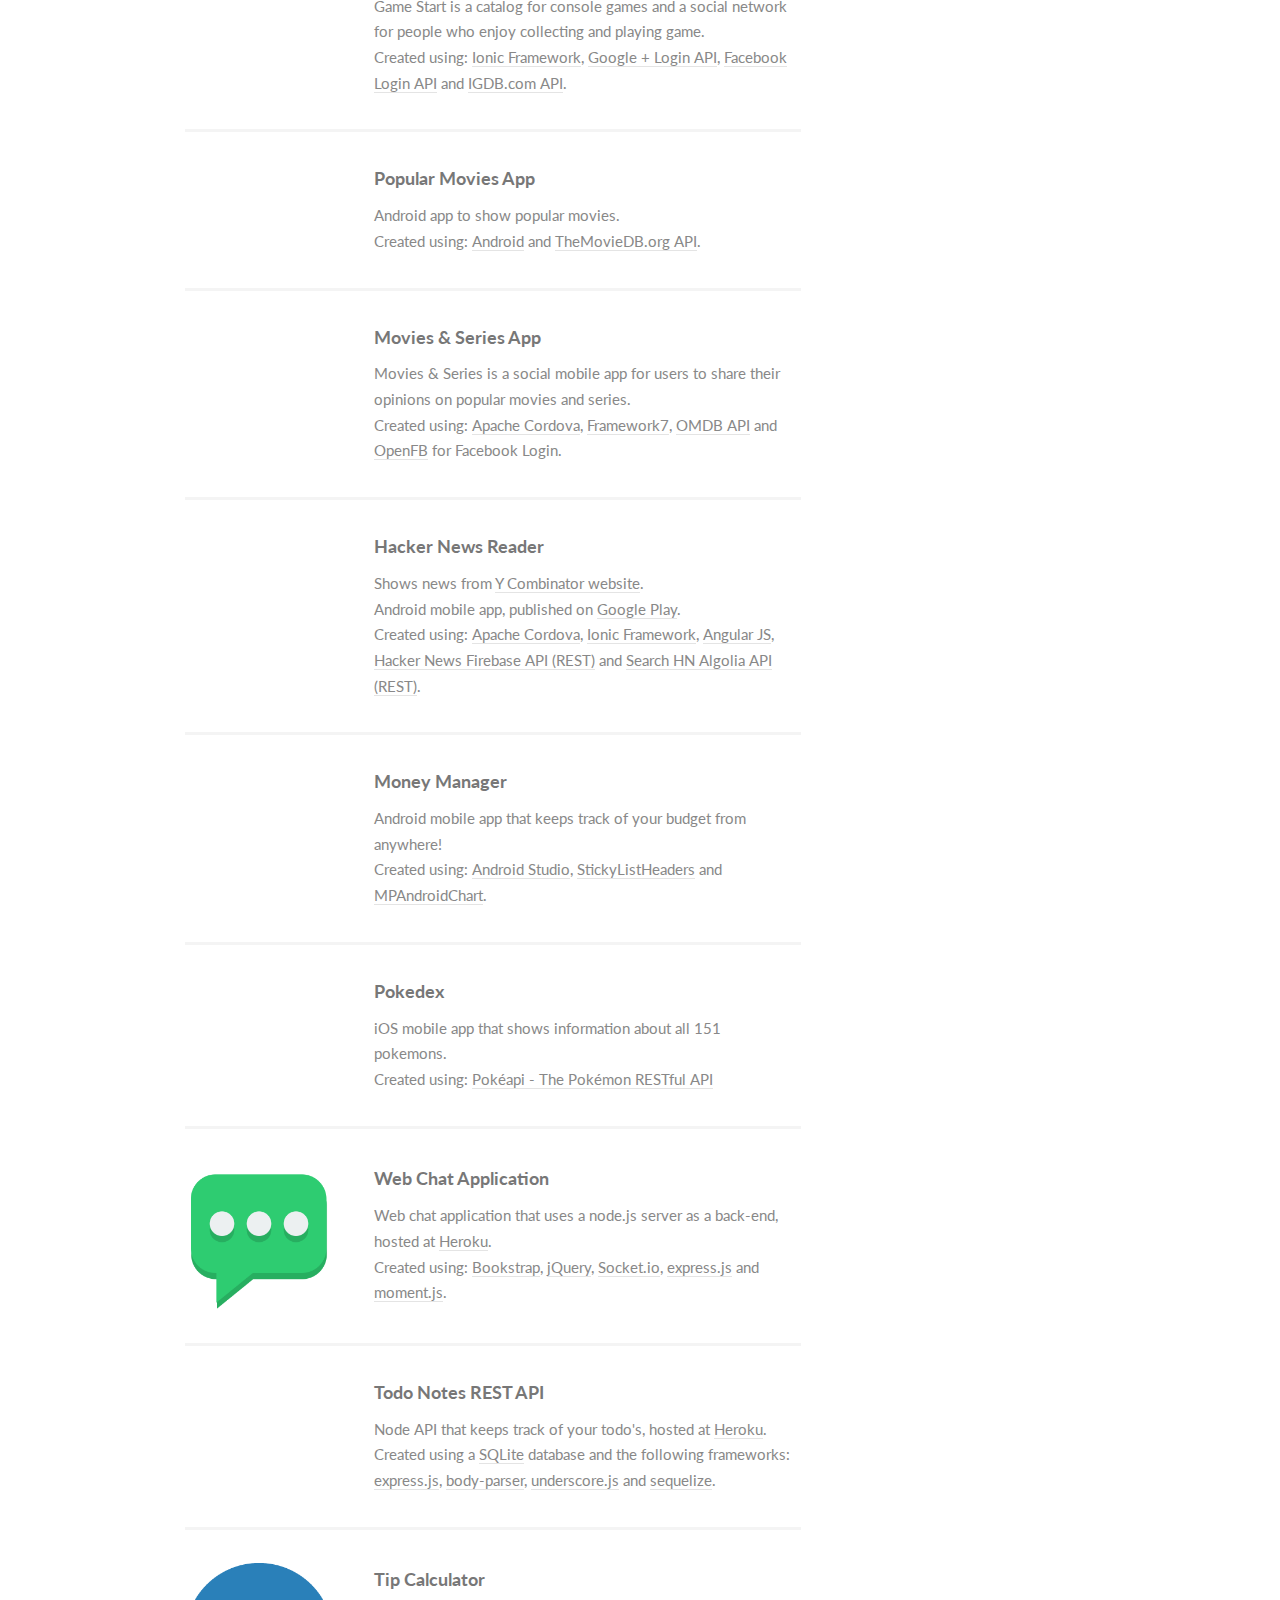
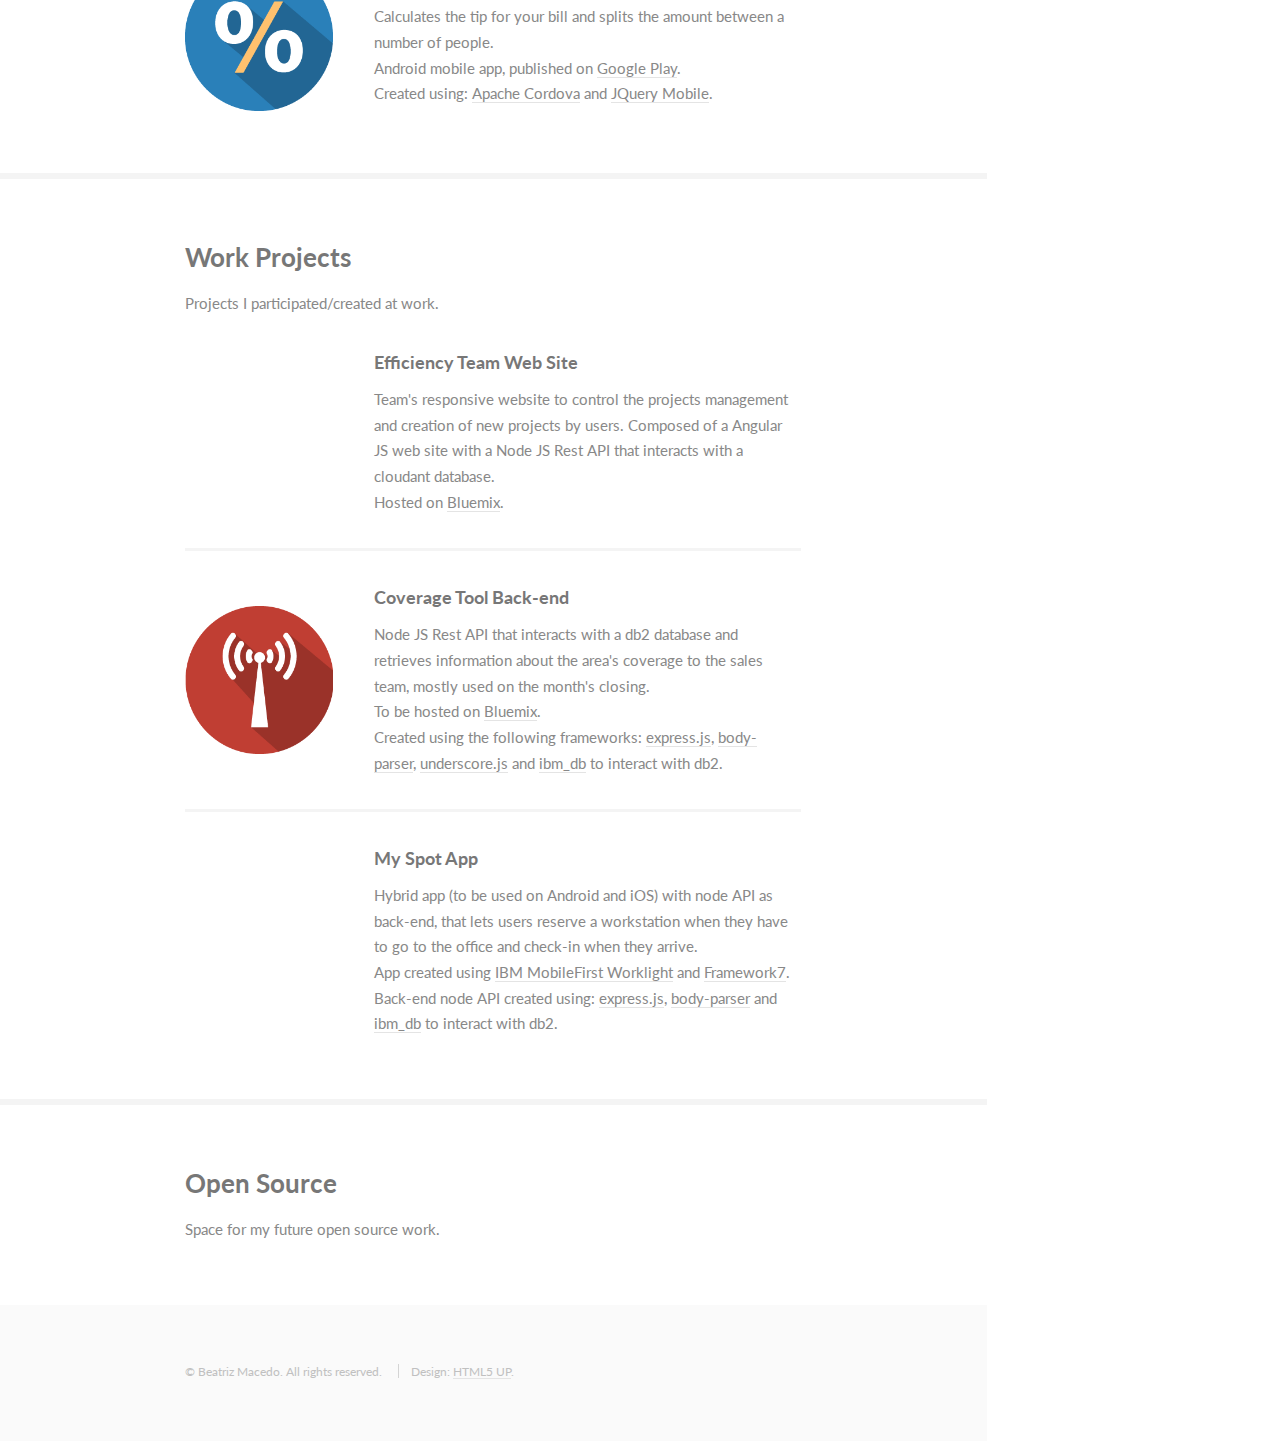
==== commit f9a4d7da: "Fix merge issues" ====
--- a/index.html
+++ b/index.html
@@ -42,7 +42,7 @@
 				<header>
 					<span class="image avatar"><img src="images/biamacedo.jpg" alt="" /></span>
 					<h1 id="logo"><a href="#">Beatriz Macedo</a></h1>
-					<p>Mobile and <br/>Back-end Developer</p>
+					<p>Software Developer</p>
 				</header>
 				<nav id="nav">
 					<ul>
@@ -75,14 +75,17 @@
 								<div class="container">
 									<header class="major">
 										<h3>About</h3>
-										<p>Mobile and back-end developer</p>
+										<p>Software developer</p>
 									</header>
-									<p>Hi, I'm Beatriz Macedo! This is my developer portfolio where I share all my favorite work. When I'm not developing new programs,
+									<p>Hi, I'm Beatriz Macedo! This is my developer portfolio where I share all my favorite work. When I'm not developing new applications,
 										I enjoy reading, playing video games, drinking good coffee, and more.</p>
-									<p>I'm enthusiastic about programming, solving challenges, software development, project management,
-										developing for mobile applications, and new technologies in general.</p>
+									<p>I'm enthusiastic about programming, solving problems, clean code (DRY!), design patterns, software development, project management,
+										mobile applications, and new technologies in general.</p>
+									<p>My previous work experience includes Angular JS websites with Node JS servers, Java desktop applications and
+										Mobile Applications using Apache Cordova and/or Ionic. My favorite programming language at the moment is Javascript :) .</p>
 									<p>Currently I'm learning more about mobile development, focusing on Android and iOS (Swift).</p>
-									<p>I'm open to freelance opportunities and volunteer work in mobile development.</p>
+									<p>I'm open to freelance opportunities and volunteer work.</p>
+
 								</div>
 							</section>
 
@@ -92,13 +95,15 @@
 									<h3>Things I Can Do</h3>
 									<!--<p>Integer eu ante ornare amet commetus vestibulum blandit integer in curae ac faucibus integer non. Adipiscing cubilia elementum integer lorem ipsum dolor sit amet.</p>-->
 									<ul class="feature-icons">
+										<li class="fa-desktop">HTML5 & CSS3</li>
+										<li class="fa-coffee">JavaScript</li>
+										<li class="fa-sitemap">Angular JS</li>
+										<li class="fa-server">Node JS + Express</li>
+										<li class="fa-code">Apache Cordova & Ionic</li>
 										<li class="fa-android">Android (Java)</li>
 										<li class="fa-apple">Swift</li>
-										<li class="fa-coffee">HTML, CSS and Javascript</li>
-										<li class="fa-code">Apache Cordova + Ionic</li>
-										<li class="fa-server">Node JS + Express</li>
-										<li class="fa-paint-brush">UI Design with Sketch</li>
-										<li class="fa-github">Open Source</li>
+										<!-- <li class="fa-paint-brush">UI Design with Sketch</li> -->
+										<li class="fa-terminal">Versioning (Git/SVN)</li>
 									</ul>
 								</div>
 							</section>
@@ -142,11 +147,45 @@
 									</p><br/>
 									<div class="features">
 										<article>
+											<a href="https://github.com/biamacedo/gamestart-ionic" class="image"><img src="images/gamestart.png" alt="" /></a>
+											<div class="inner">
+												<a href="https://github.com/biamacedo/gamestart-ionic"><h4>Game Start App</h4></a>
+												<p>Game Start is a catalog for console games and a social network for people who enjoy collecting and playing game.<br/>
+													 Created using:
+													 <a href="http://ionicframework.com/">Ionic Framework</a>,
+													 <a href="https://plus.google.com/">Google + Login API</a>,
+													 <a href="https://www.facebook.com/">Facebook Login API</a> and
+													 <a href="https://www.igdb.com/">IGDB.com API</a>.</p>
+											</div>
+										</article>
+											<article>
+												<a href="https://github.com/biamacedo/popular-movies-android" class="image"><img src="images/popular-movies.png" alt="" /></a>
+												<div class="inner">
+													<a href="https://github.com/biamacedo/popular-movies-android"><h4>Popular Movies App</h4></a>
+													<p>Android app to show popular movies.<br/>
+														 Created using:
+														 <a href="https://www.android.com/">Android</a> and
+														 <a href="https://www.themoviedb.org/">TheMovieDB.org API</a>.</p>
+												</div>
+											</article>
+												<article>
+													<a href="https://github.com/biamacedo/movies-series-cordova" class="image"><img src="images/movies-series.png" alt="" /></a>
+													<div class="inner">
+														<a href="https://github.com/biamacedo/movies-series-cordova"><h4>Movies & Series App</h4></a>
+														<p>Movies & Series is a social mobile app for users to share their opinions on popular movies and series.<br/>
+															 Created using:
+															 <a href="https://cordova.apache.org/">Apache Cordova</a>,
+															 <a href="http://www.idangero.us/framework7/">Framework7</a>,
+															 <a href="http://www.omdbapi.com/">OMDB API</a> and
+															 <a href="https://github.com/ccoenraets/OpenFB">OpenFB</a> for Facebook Login.</p>
+													</div>
+												</article>
+										<article>
 											<a href="https://play.google.com/store/apps/details?id=com.bmdev.ionic.hackernews" class="image"><img src="images/hacker-news-flat.jpg" alt="" /></a>
 											<div class="inner">
 												<a href="https://play.google.com/store/apps/details?id=com.bmdev.ionic.hackernews"><h4>Hacker News Reader</h4></a>
 												<p>Shows news from <a href="https://news.ycombinator.com/news">Y Combinator website</a>.<br/>
-													Android mobile app, published on <a href="https://play.google.com/store/apps/details?id=com.bmdev.ionic.hackernews">Google Play<a/>.<br/>
+													Android mobile app, published on <a href="https://play.google.com/store/apps/details?id=com.bmdev.ionic.hackernews">Google Play</a>.<br/>
 													 Created using:
 													 <a href="https://cordova.apache.org/">Apache Cordova</a>,
 													 <a href="http://ionicframework.com/">Ionic Framework</a>,
@@ -219,6 +258,15 @@
 										<h3>Work Projects</h3>
 										<p>Projects I participated/created at work.</p>
 										<div class="features">
+											<article>
+												<a href="#" class="image"><img src="images/website.png" alt="" /></a>
+												<div class="inner">
+												<h4>Efficiency Team Web Site</h4>
+													<p>Team's responsive website to control the projects management and creation of new projects by users. Composed of a Angular JS web site with a Node JS Rest API that interacts with a cloudant
+														 database.<br/>
+														 Hosted on <a href="https://console.ng.bluemix.net/">Bluemix</a>.</p>
+												</div>
+											</article>
 											<article>
 												<a href="#" class="image"><img src="images/coverage.png" alt="" /></a>
 												<div class="inner">
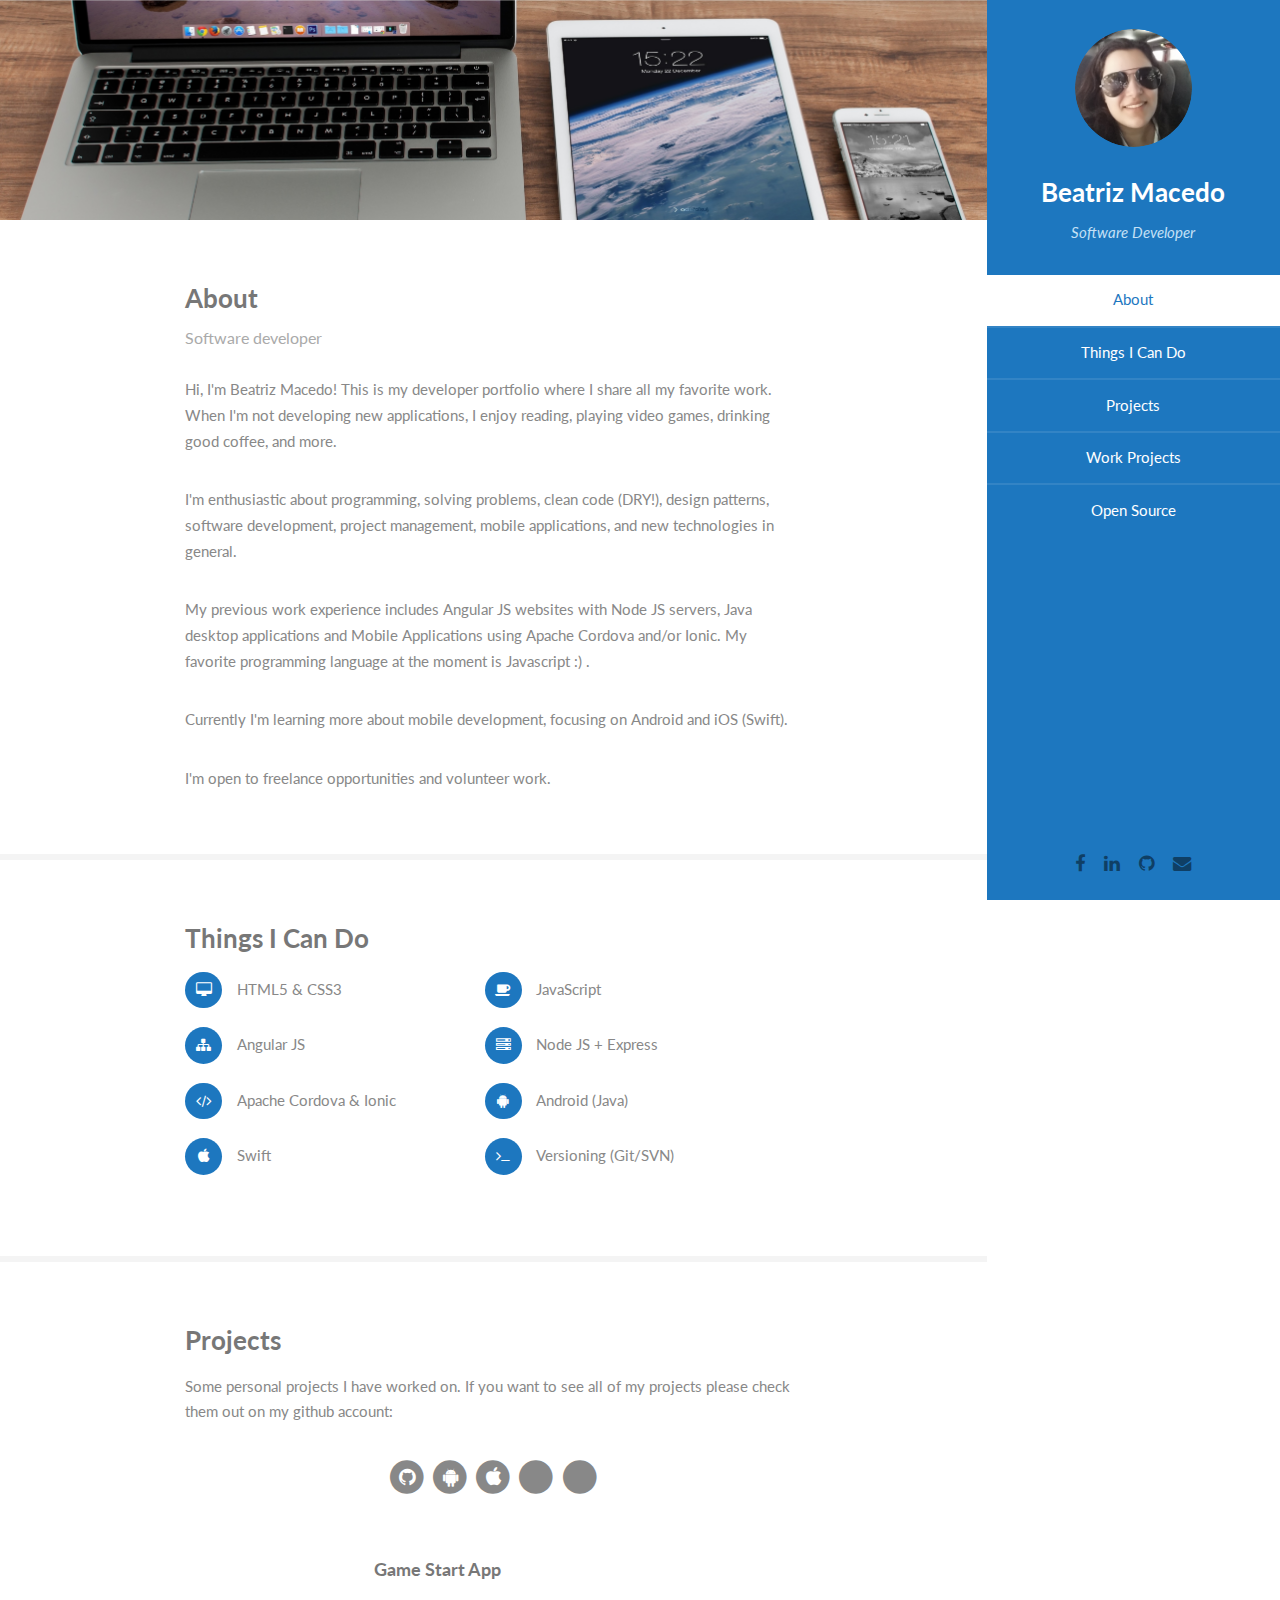
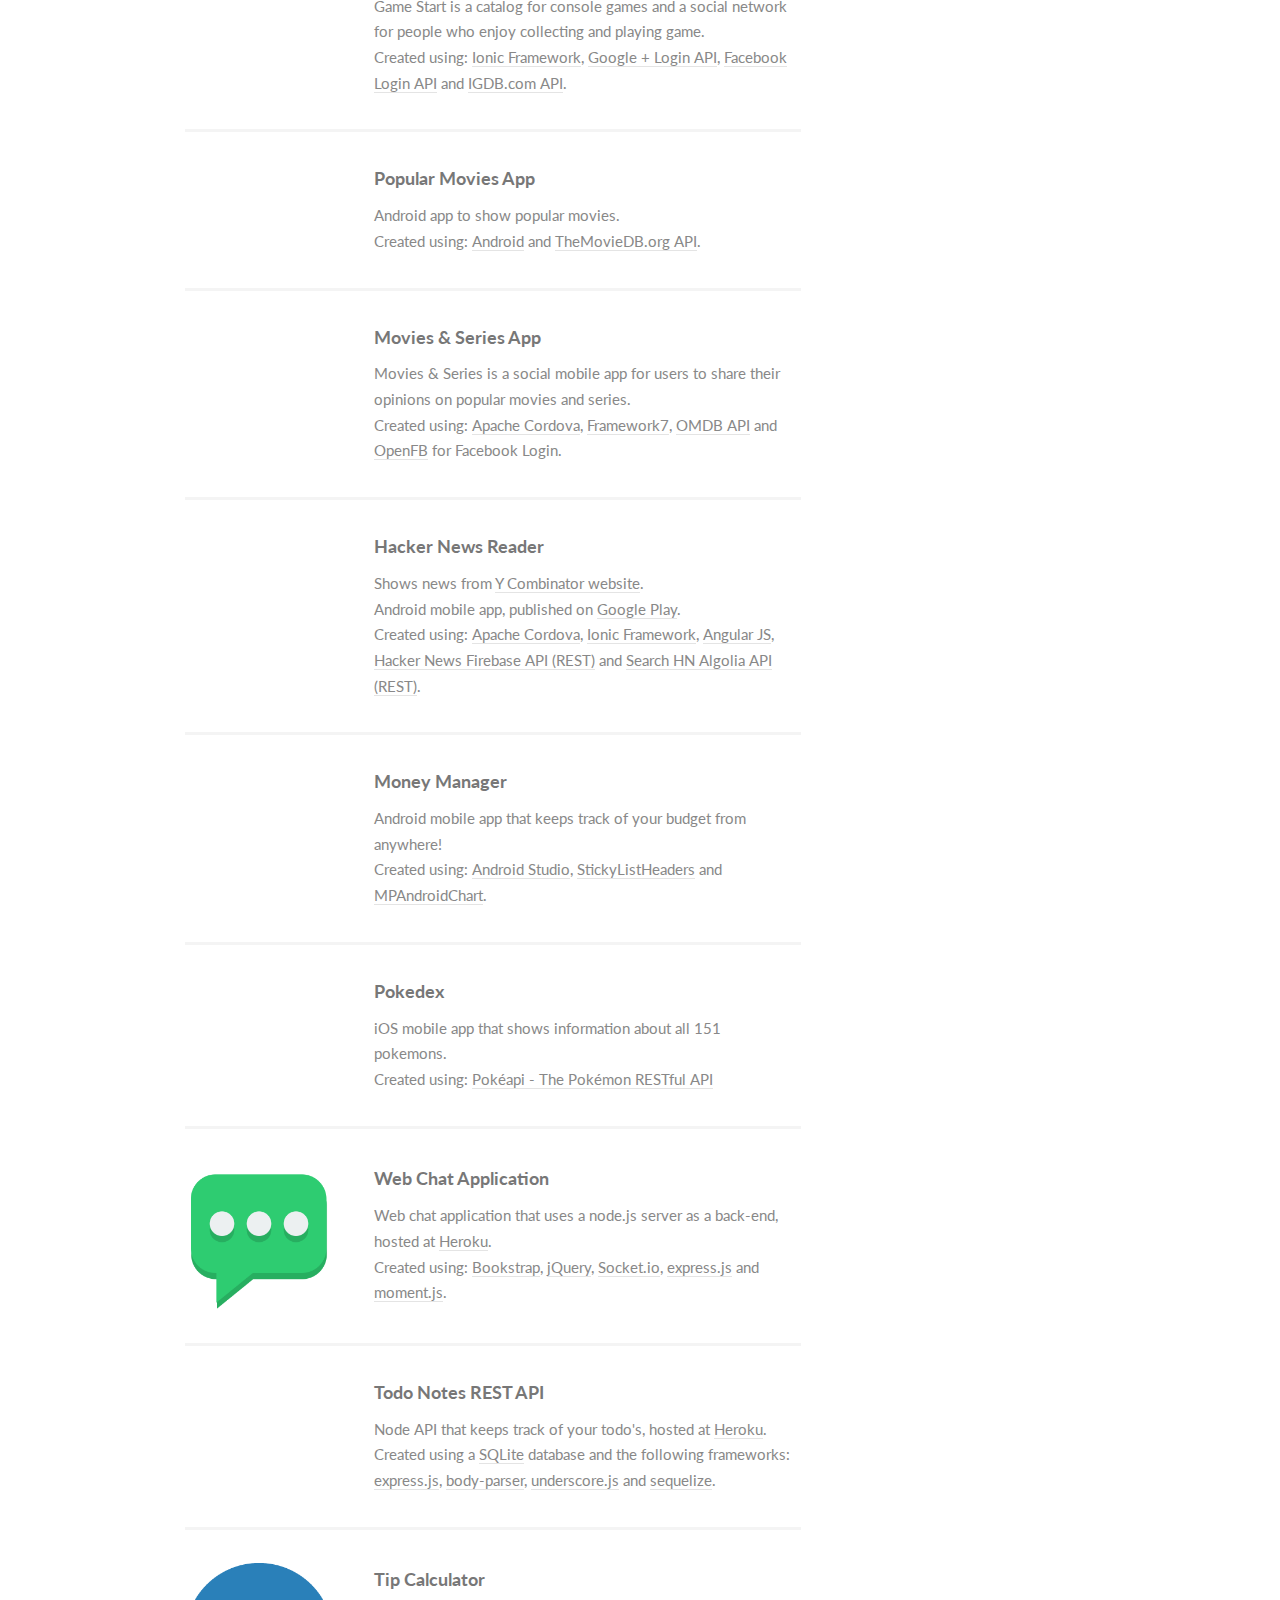
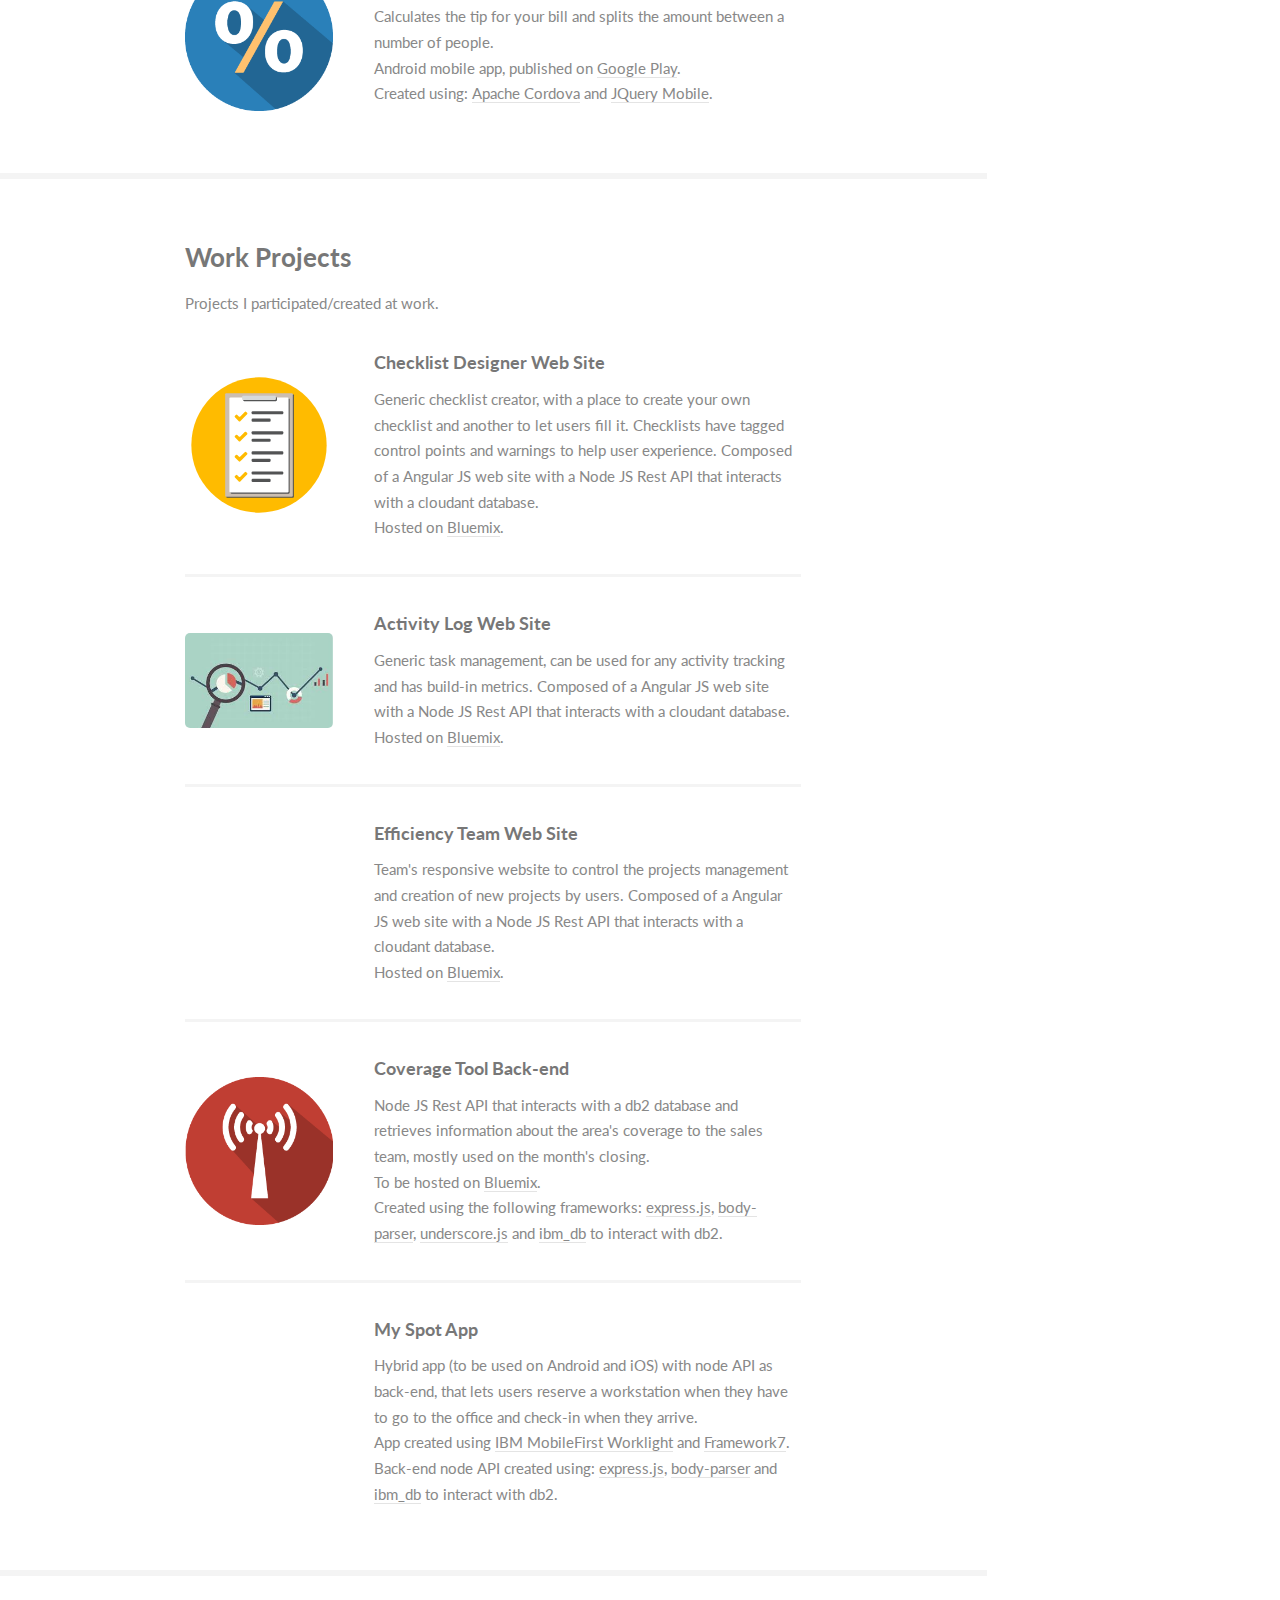
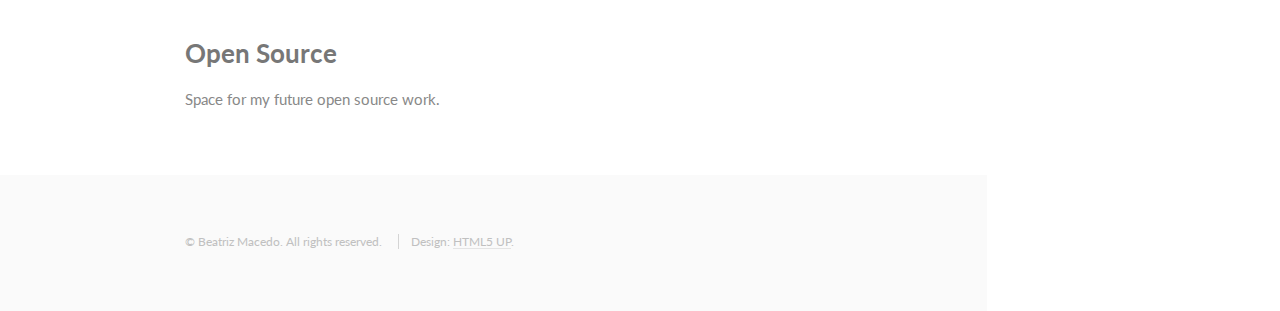
==== commit ecdc9227: "Removed unused images and added 2 new work projects" ====
--- a/index.html
+++ b/index.html
@@ -259,11 +259,26 @@
 										<p>Projects I participated/created at work.</p>
 										<div class="features">
 											<article>
+												<a href="#" class="image"><img src="images/checklist.svg" alt="" /></a>
+												<div class="inner">
+												<h4>Checklist Designer Web Site</h4>
+													<p>Generic checklist creator, with a place to create your own checklist and another to let users fill it. Checklists have tagged control points and warnings to help user experience. Composed of a Angular JS web site with a Node JS Rest API that interacts with a cloudant database.<br/>
+														 Hosted on <a href="https://console.ng.bluemix.net/">Bluemix</a>.</p>
+												</div>
+											</article>
+											<article>
+												<a href="#" class="image"><img src="images/activitylog.jpg" alt="" /></a>
+												<div class="inner">
+												<h4>Activity Log Web Site</h4>
+													<p>Generic task management, can be used for any activity tracking and has build-in metrics. Composed of a Angular JS web site with a Node JS Rest API that interacts with a cloudant database.<br/>
+														 Hosted on <a href="https://console.ng.bluemix.net/">Bluemix</a>.</p>
+												</div>
+											</article>
+											<article>
 												<a href="#" class="image"><img src="images/website.png" alt="" /></a>
 												<div class="inner">
 												<h4>Efficiency Team Web Site</h4>
-													<p>Team's responsive website to control the projects management and creation of new projects by users. Composed of a Angular JS web site with a Node JS Rest API that interacts with a cloudant
-														 database.<br/>
+													<p>Team's responsive website to control the projects management and creation of new projects by users. Composed of a Angular JS web site with a Node JS Rest API that interacts with a cloudant database.<br/>
 														 Hosted on <a href="https://console.ng.bluemix.net/">Bluemix</a>.</p>
 												</div>
 											</article>
@@ -307,381 +322,6 @@
 								</div>
 							</section>
 
-						<!-- Four -->
-						<!--	<section id="four">
-								<div class="container">
-									<h3>Contact Me</h3>
-									<p>Integer eu ante ornare amet commetus vestibulum blandit integer in curae ac faucibus integer non. Adipiscing cubilia elementum integer. Integer eu ante ornare amet commetus.</p>
-									<form method="post" action="#">
-										<div class="row uniform">
-											<div class="6u 12u(xsmall)"><input type="text" name="name" id="name" placeholder="Name" /></div>
-											<div class="6u 12u(xsmall)"><input type="email" name="email" id="email" placeholder="Email" /></div>
-										</div>
-										<div class="row uniform">
-											<div class="12u"><input type="text" name="subject" id="subject" placeholder="Subject" /></div>
-										</div>
-										<div class="row uniform">
-											<div class="12u"><textarea name="message" id="message" placeholder="Message" rows="6"></textarea></div>
-										</div>
-										<div class="row uniform">
-											<div class="12u">
-												<ul class="actions">
-													<li><input type="submit" class="special" value="Send Message" /></li>
-													<li><input type="reset" value="Reset Form" /></li>
-												</ul>
-											</div>
-										</div>
-									</form>
-								</div>
-							</section>-->
-
-						<!-- Five -->
-						<!--
-							<section id="five">
-								<div class="container">
-									<h3>Elements</h3>
-
-									<section>
-										<h4>Text</h4>
-										<p>This is <b>bold</b> and this is <strong>strong</strong>. This is <i>italic</i> and this is <em>emphasized</em>.
-										This is <sup>superscript</sup> text and this is <sub>subscript</sub> text.
-										This is <u>underlined</u> and this is code: <code>for (;;) { ... }</code>. Finally, <a href="#">this is a link</a>.</p>
-										<hr />
-										<header>
-											<h4>Heading with a Subtitle</h4>
-											<p>Lorem ipsum dolor sit amet nullam id egestas urna aliquam</p>
-										</header>
-										<p>Nunc lacinia ante nunc ac lobortis. Interdum adipiscing gravida odio porttitor sem non mi integer non faucibus ornare mi ut ante amet placerat aliquet. Volutpat eu sed ante lacinia sapien lorem accumsan varius montes viverra nibh in adipiscing blandit tempus accumsan.</p>
-										<header>
-											<h5>Heading with a Subtitle</h5>
-											<p>Lorem ipsum dolor sit amet nullam id egestas urna aliquam</p>
-										</header>
-										<p>Nunc lacinia ante nunc ac lobortis. Interdum adipiscing gravida odio porttitor sem non mi integer non faucibus ornare mi ut ante amet placerat aliquet. Volutpat eu sed ante lacinia sapien lorem accumsan varius montes viverra nibh in adipiscing blandit tempus accumsan.</p>
-										<hr />
-										<h2>Heading Level 2</h2>
-										<h3>Heading Level 3</h3>
-										<h4>Heading Level 4</h4>
-										<h5>Heading Level 5</h5>
-										<h6>Heading Level 6</h6>
-										<hr />
-										<h5>Blockquote</h5>
-										<blockquote>Fringilla nisl. Donec accumsan interdum nisi, quis tincidunt felis sagittis eget tempus euismod. Vestibulum ante ipsum primis in faucibus vestibulum. Blandit adipiscing eu felis iaculis volutpat ac adipiscing accumsan faucibus. Vestibulum ante ipsum primis in faucibus lorem ipsum dolor sit amet nullam adipiscing eu felis.</blockquote>
-										<h5>Preformatted</h5>
-										<pre><code>i = 0;
-
-	while (!deck.isInOrder()) {
-	    print 'Iteration ' + i;
-	    deck.shuffle();
-	    i++;
-	}
-
-	print 'It took ' + i + ' iterations to sort the deck.';</code></pre>
-									</section>
-
-									<section>
-										<h4>Lists</h4>
-										<div class="row">
-											<div class="6u 12u(xsmall)">
-												<h5>Unordered</h5>
-												<ul>
-													<li>Dolor pulvinar etiam magna etiam.</li>
-													<li>Sagittis adipiscing lorem eleifend.</li>
-													<li>Felis enim feugiat dolore viverra.</li>
-												</ul>
-												<h5>Alternate</h5>
-												<ul class="alt">
-													<li>Dolor pulvinar etiam magna etiam.</li>
-													<li>Sagittis adipiscing lorem eleifend.</li>
-													<li>Felis enim feugiat dolore viverra.</li>
-												</ul>
-											</div>
-											<div class="6u 12u(xsmall)">
-												<h5>Ordered</h5>
-												<ol>
-													<li>Dolor pulvinar etiam magna etiam.</li>
-													<li>Etiam vel felis at lorem sed viverra.</li>
-													<li>Felis enim feugiat dolore viverra.</li>
-													<li>Dolor pulvinar etiam magna etiam.</li>
-													<li>Etiam vel felis at lorem sed viverra.</li>
-													<li>Felis enim feugiat dolore viverra.</li>
-												</ol>
-												<h5>Icons</h5>
-												<ul class="icons">
-													<li><a href="#" class="icon fa-twitter"><span class="label">Twitter</span></a></li>
-													<li><a href="#" class="icon fa-facebook"><span class="label">Facebook</span></a></li>
-													<li><a href="#" class="icon fa-instagram"><span class="label">Instagram</span></a></li>
-													<li><a href="#" class="icon fa-github"><span class="label">Github</span></a></li>
-													<li><a href="#" class="icon fa-dribbble"><span class="label">Dribbble</span></a></li>
-													<li><a href="#" class="icon fa-tumblr"><span class="label">Tumblr</span></a></li>
-												</ul>
-											</div>
-										</div>
-										<h5>Actions</h5>
-										<ul class="actions">
-											<li><a href="#" class="button special">Default</a></li>
-											<li><a href="#" class="button">Default</a></li>
-											<li><a href="#" class="button alt">Default</a></li>
-										</ul>
-										<ul class="actions small">
-											<li><a href="#" class="button special small">Small</a></li>
-											<li><a href="#" class="button small">Small</a></li>
-											<li><a href="#" class="button alt small">Small</a></li>
-										</ul>
-										<div class="row">
-											<div class="3u 6u(medium) 12u$(xsmall)">
-												<ul class="actions vertical">
-													<li><a href="#" class="button special">Default</a></li>
-													<li><a href="#" class="button">Default</a></li>
-													<li><a href="#" class="button alt">Default</a></li>
-												</ul>
-											</div>
-											<div class="3u 6u$(medium) 12u$(xsmall)">
-												<ul class="actions vertical small">
-													<li><a href="#" class="button special small">Small</a></li>
-													<li><a href="#" class="button small">Small</a></li>
-													<li><a href="#" class="button alt small">Small</a></li>
-												</ul>
-											</div>
-											<div class="3u 6u(medium) 12u$(xsmall)">
-												<ul class="actions vertical">
-													<li><a href="#" class="button special fit">Default</a></li>
-													<li><a href="#" class="button fit">Default</a></li>
-													<li><a href="#" class="button alt fit">Default</a></li>
-												</ul>
-											</div>
-											<div class="3u 6u$(medium) 12u$(xsmall)">
-												<ul class="actions vertical small">
-													<li><a href="#" class="button special small fit">Small</a></li>
-													<li><a href="#" class="button small fit">Small</a></li>
-													<li><a href="#" class="button alt small fit">Small</a></li>
-												</ul>
-											</div>
-										</div>
-									</section>
-
-									<section>
-										<h4>Table</h4>
-										<h5>Default</h5>
-										<div class="table-wrapper">
-											<table>
-												<thead>
-													<tr>
-														<th>Name</th>
-														<th>Description</th>
-														<th>Price</th>
-													</tr>
-												</thead>
-												<tbody>
-													<tr>
-														<td>Item One</td>
-														<td>Ante turpis integer aliquet porttitor.</td>
-														<td>29.99</td>
-													</tr>
-													<tr>
-														<td>Item Two</td>
-														<td>Vis ac commodo adipiscing arcu aliquet.</td>
-														<td>19.99</td>
-													</tr>
-													<tr>
-														<td>Item Three</td>
-														<td> Morbi faucibus arcu accumsan lorem.</td>
-														<td>29.99</td>
-													</tr>
-													<tr>
-														<td>Item Four</td>
-														<td>Vitae integer tempus condimentum.</td>
-														<td>19.99</td>
-													</tr>
-													<tr>
-														<td>Item Five</td>
-														<td>Ante turpis integer aliquet porttitor.</td>
-														<td>29.99</td>
-													</tr>
-												</tbody>
-												<tfoot>
-													<tr>
-														<td colspan="2"></td>
-														<td>100.00</td>
-													</tr>
-												</tfoot>
-											</table>
-										</div>
-
-										<h5>Alternate</h5>
-										<div class="table-wrapper">
-											<table class="alt">
-												<thead>
-													<tr>
-														<th>Name</th>
-														<th>Description</th>
-														<th>Price</th>
-													</tr>
-												</thead>
-												<tbody>
-													<tr>
-														<td>Item One</td>
-														<td>Ante turpis integer aliquet porttitor.</td>
-														<td>29.99</td>
-													</tr>
-													<tr>
-														<td>Item Two</td>
-														<td>Vis ac commodo adipiscing arcu aliquet.</td>
-														<td>19.99</td>
-													</tr>
-													<tr>
-														<td>Item Three</td>
-														<td> Morbi faucibus arcu accumsan lorem.</td>
-														<td>29.99</td>
-													</tr>
-													<tr>
-														<td>Item Four</td>
-														<td>Vitae integer tempus condimentum.</td>
-														<td>19.99</td>
-													</tr>
-													<tr>
-														<td>Item Five</td>
-														<td>Ante turpis integer aliquet porttitor.</td>
-														<td>29.99</td>
-													</tr>
-												</tbody>
-												<tfoot>
-													<tr>
-														<td colspan="2"></td>
-														<td>100.00</td>
-													</tr>
-												</tfoot>
-											</table>
-										</div>
-									</section>
-
-									<section>
-										<h4>Buttons</h4>
-										<ul class="actions">
-											<li><a href="#" class="button special">Special</a></li>
-											<li><a href="#" class="button">Default</a></li>
-											<li><a href="#" class="button alt">Alternate</a></li>
-										</ul>
-										<ul class="actions">
-											<li><a href="#" class="button special big">Big</a></li>
-											<li><a href="#" class="button">Default</a></li>
-											<li><a href="#" class="button alt small">Small</a></li>
-										</ul>
-										<ul class="actions fit">
-											<li><a href="#" class="button special fit">Fit</a></li>
-											<li><a href="#" class="button fit">Fit</a></li>
-											<li><a href="#" class="button alt fit">Fit</a></li>
-										</ul>
-										<ul class="actions fit small">
-											<li><a href="#" class="button special fit small">Fit + Small</a></li>
-											<li><a href="#" class="button fit small">Fit + Small</a></li>
-											<li><a href="#" class="button alt fit small">Fit + Small</a></li>
-										</ul>
-										<ul class="actions">
-											<li><a href="#" class="button special icon fa-download">Icon</a></li>
-											<li><a href="#" class="button icon fa-download">Icon</a></li>
-											<li><a href="#" class="button alt icon fa-check">Icon</a></li>
-										</ul>
-										<ul class="actions">
-											<li><span class="button special disabled">Special</span></li>
-											<li><span class="button disabled">Default</span></li>
-											<li><span class="button alt disabled">Alternate</span></li>
-										</ul>
-									</section>
-
-									<section>
-										<h4>Form</h4>
-										<form method="post" action="#">
-											<div class="row uniform">
-												<div class="6u 12u(xsmall)">
-													<input type="text" name="demo-name" id="demo-name" value="" placeholder="Name" />
-												</div>
-												<div class="6u 12u(xsmall)">
-													<input type="email" name="demo-email" id="demo-email" value="" placeholder="Email" />
-												</div>
-											</div>
-											<div class="row uniform">
-												<div class="12u">
-													<div class="select-wrapper">
-														<select name="demo-category" id="demo-category">
-															<option value="">- Category -</option>
-															<option value="1">Manufacturing</option>
-															<option value="1">Shipping</option>
-															<option value="1">Administration</option>
-															<option value="1">Human Resources</option>
-														</select>
-													</div>
-												</div>
-											</div>
-											<div class="row uniform">
-												<div class="4u 12u(medium)">
-													<input type="radio" id="demo-priority-low" name="demo-priority" checked>
-													<label for="demo-priority-low">Low Priority</label>
-												</div>
-												<div class="4u 12u(medium)">
-													<input type="radio" id="demo-priority-normal" name="demo-priority">
-													<label for="demo-priority-normal">Normal Priority</label>
-												</div>
-												<div class="4u 12u(medium)">
-													<input type="radio" id="demo-priority-high" name="demo-priority">
-													<label for="demo-priority-high">High Priority</label>
-												</div>
-											</div>
-											<div class="row uniform">
-												<div class="6u 12u(medium)">
-													<input type="checkbox" id="demo-copy" name="demo-copy">
-													<label for="demo-copy">Email me a copy of this message</label>
-												</div>
-												<div class="6u 12u(medium)">
-													<input type="checkbox" id="demo-human" name="demo-human" checked>
-													<label for="demo-human">I am a human and not a robot</label>
-												</div>
-											</div>
-											<div class="row uniform">
-												<div class="12u">
-													<textarea name="demo-message" id="demo-message" placeholder="Enter your message" rows="6"></textarea>
-												</div>
-											</div>
-											<div class="row uniform">
-												<div class="12u">
-													<ul class="actions">
-														<li><input type="submit" value="Send Message" /></li>
-														<li><input type="reset" value="Reset" class="alt" /></li>
-													</ul>
-												</div>
-											</div>
-										</form>
-									</section>
-
-									<section>
-										<h4>Image</h4>
-										<h5>Fit</h5>
-										<span class="image fit"><img src="images/banner.jpg" alt="" /></span>
-										<div class="box alt">
-											<div class="row 50% uniform">
-												<div class="4u"><span class="image fit"><img src="images/pic01.jpg" alt="" /></span></div>
-												<div class="4u"><span class="image fit"><img src="images/pic02.jpg" alt="" /></span></div>
-												<div class="4u"><span class="image fit"><img src="images/pic03.jpg" alt="" /></span></div>
-											</div>
-											<div class="row 50% uniform">
-												<div class="4u"><span class="image fit"><img src="images/pic02.jpg" alt="" /></span></div>
-												<div class="4u"><span class="image fit"><img src="images/pic03.jpg" alt="" /></span></div>
-												<div class="4u"><span class="image fit"><img src="images/pic01.jpg" alt="" /></span></div>
-											</div>
-											<div class="row 50% uniform">
-												<div class="4u"><span class="image fit"><img src="images/pic03.jpg" alt="" /></span></div>
-												<div class="4u"><span class="image fit"><img src="images/pic01.jpg" alt="" /></span></div>
-												<div class="4u"><span class="image fit"><img src="images/pic02.jpg" alt="" /></span></div>
-											</div>
-										</div>
-										<h5>Left &amp; Right</h5>
-										<p><span class="image left"><img src="images/avatar.jpg" alt="" /></span>Fringilla nisl. Donec accumsan interdum nisi, quis tincidunt felis sagittis eget. tempus euismod. Vestibulum ante ipsum primis in faucibus vestibulum. Blandit adipiscing eu felis iaculis volutpat ac adipiscing accumsan eu faucibus. Integer ac pellentesque praesent tincidunt felis sagittis eget. tempus euismod. Vestibulum ante ipsum primis in faucibus vestibulum. Blandit adipiscing eu felis iaculis volutpat ac adipiscing accumsan eu faucibus. Integer ac pellentesque praesent. Donec accumsan interdum nisi, quis tincidunt felis sagittis eget. tempus euismod. Vestibulum ante ipsum primis in faucibus vestibulum. Blandit adipiscing eu felis iaculis volutpat ac adipiscing accumsan eu faucibus. Integer ac pellentesque praesent tincidunt felis sagittis eget. tempus euismod. Vestibulum ante ipsum primis in faucibus vestibulum. Blandit adipiscing eu felis iaculis volutpat ac adipiscing accumsan eu faucibus. Integer ac pellentesque praesent.</p>
-										<p><span class="image right"><img src="images/avatar.jpg" alt="" /></span>Fringilla nisl. Donec accumsan interdum nisi, quis tincidunt felis sagittis eget. tempus euismod. Vestibulum ante ipsum primis in faucibus vestibulum. Blandit adipiscing eu felis iaculis volutpat ac adipiscing accumsan eu faucibus. Integer ac pellentesque praesent tincidunt felis sagittis eget. tempus euismod. Vestibulum ante ipsum primis in faucibus vestibulum. Blandit adipiscing eu felis iaculis volutpat ac adipiscing accumsan eu faucibus. Integer ac pellentesque praesent. Donec accumsan interdum nisi, quis tincidunt felis sagittis eget. tempus euismod. Vestibulum ante ipsum primis in faucibus vestibulum. Blandit adipiscing eu felis iaculis volutpat ac adipiscing accumsan eu faucibus. Integer ac pellentesque praesent tincidunt felis sagittis eget. tempus euismod. Vestibulum ante ipsum primis in faucibus vestibulum. Blandit adipiscing eu felis iaculis volutpat ac adipiscing accumsan eu faucibus. Integer ac pellentesque praesent.</p>
-									</section>
-
-								</div>
-							</section>
-						-->
-
 					</div>
 
 				<!-- Footer -->
